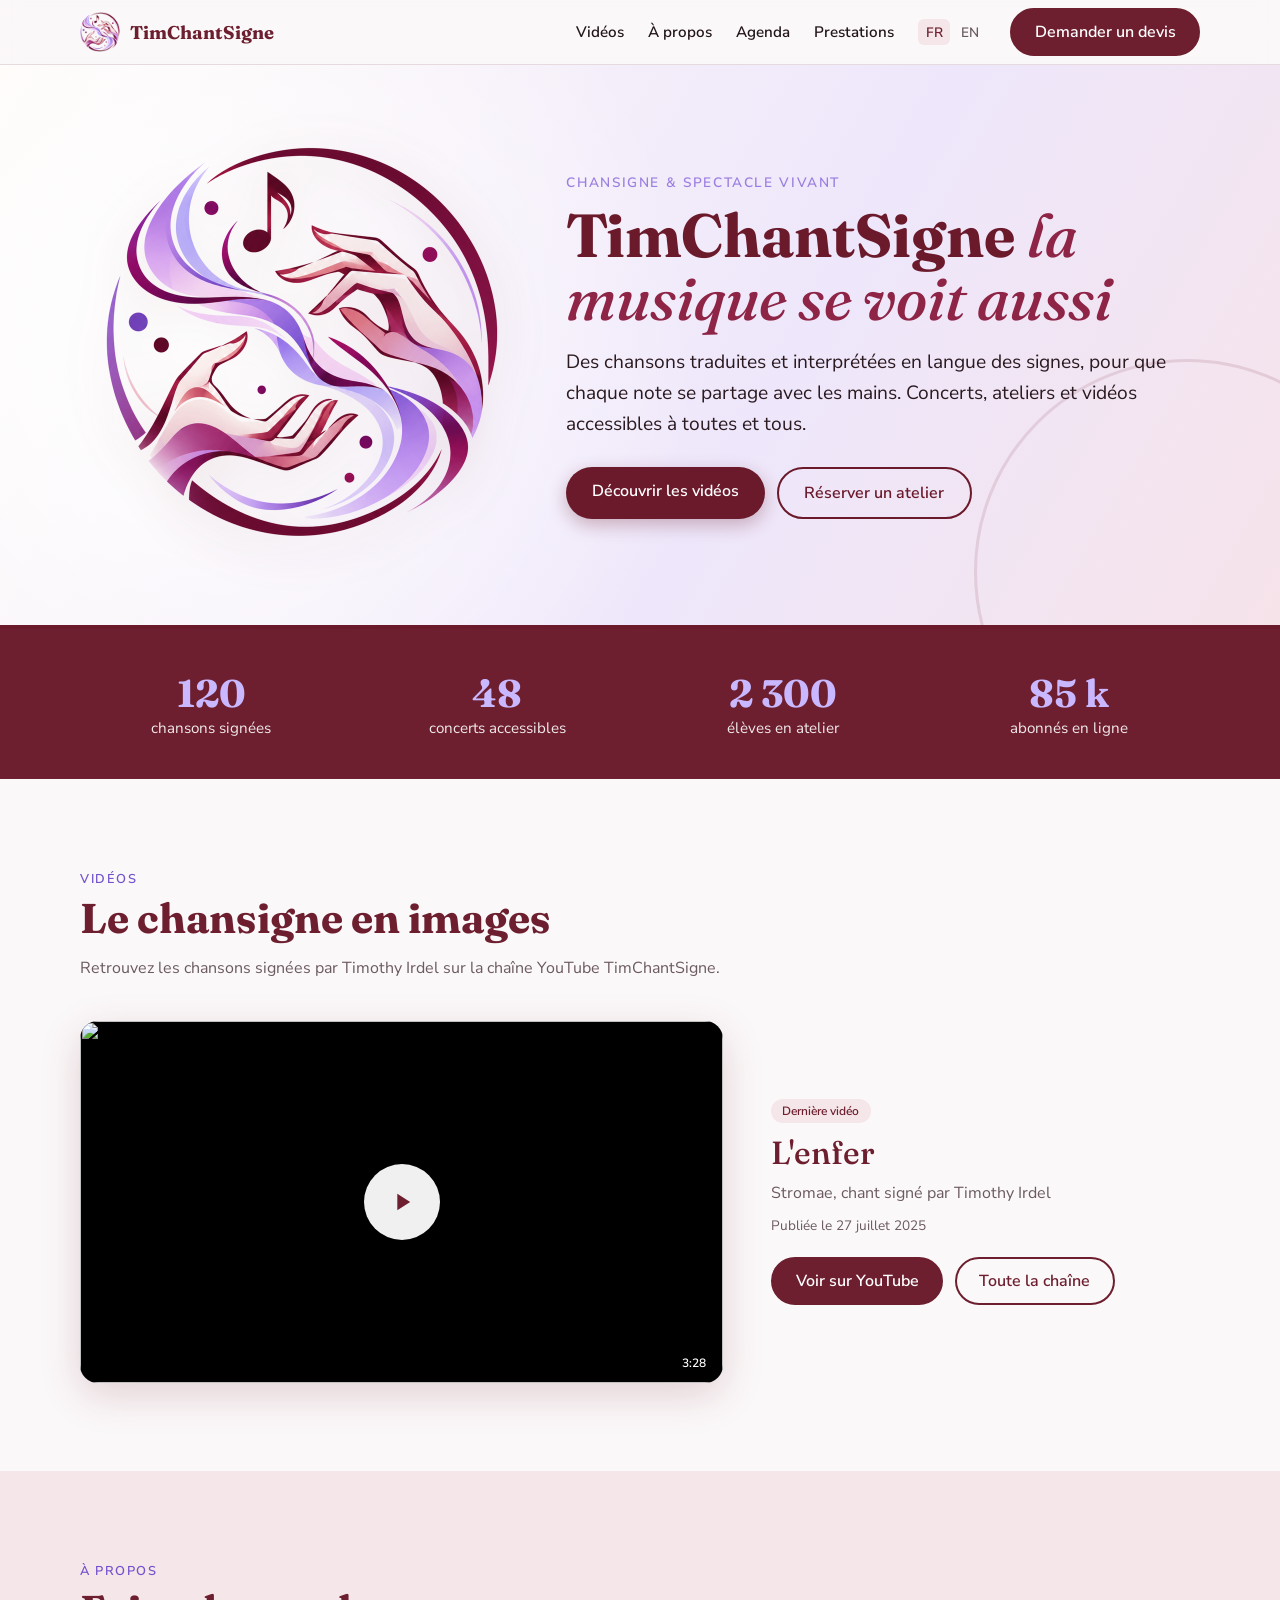
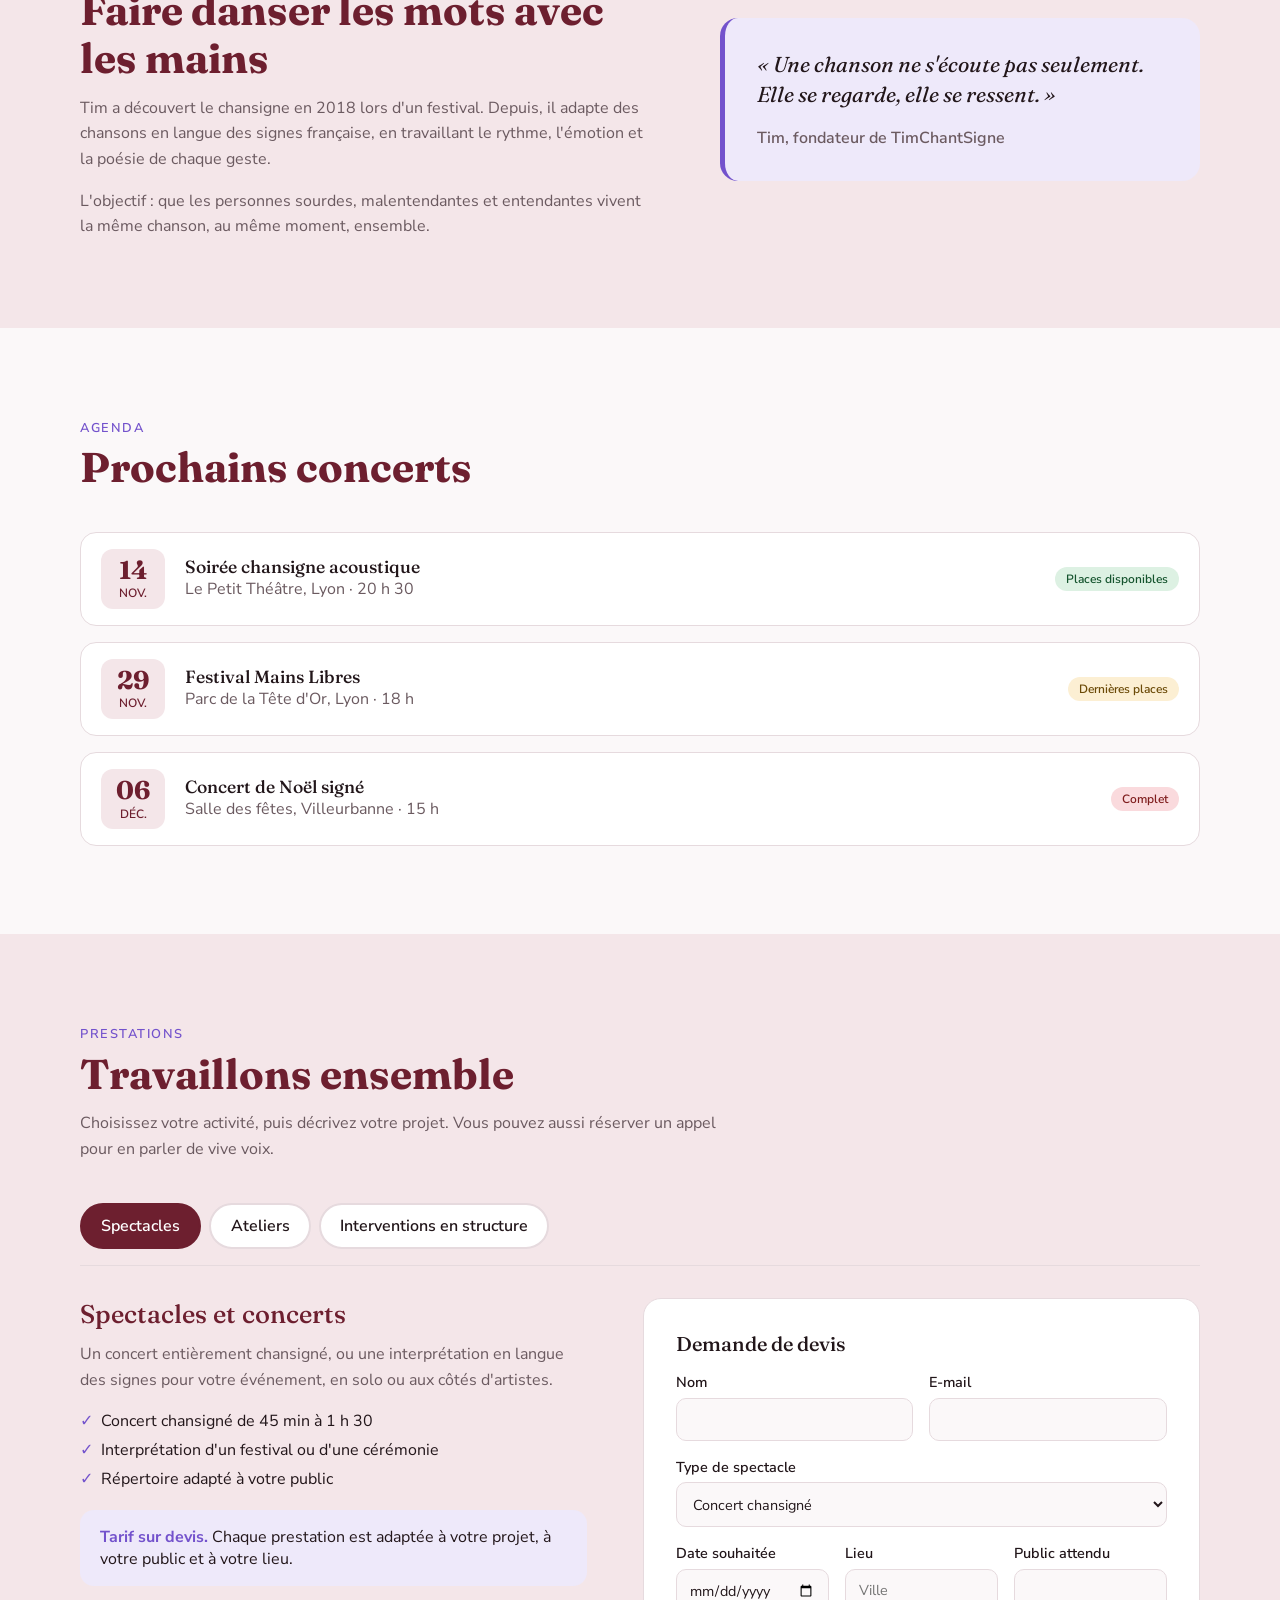
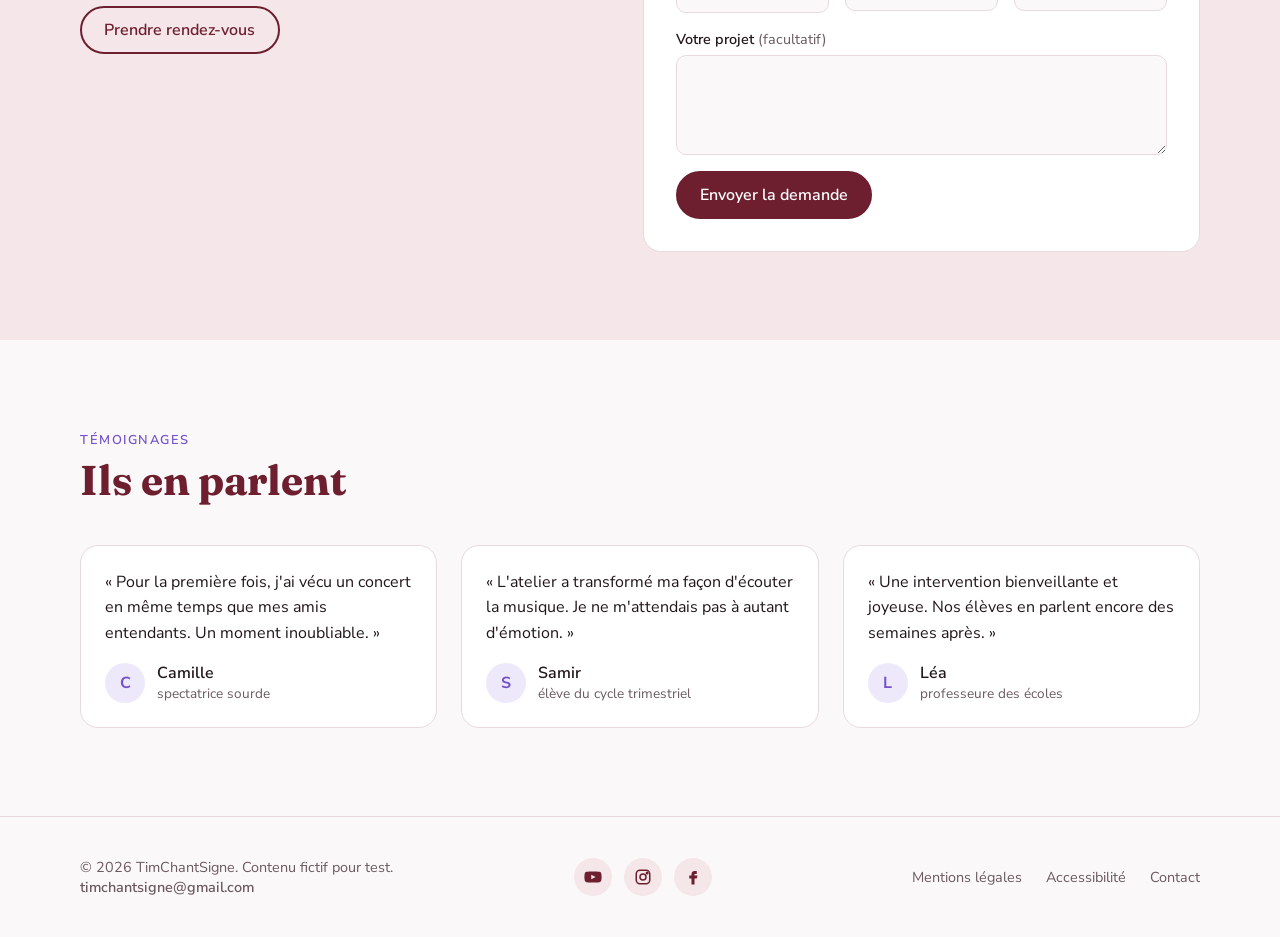
==== index.html @ d01d5432 "Traduction FR / EN et vraie vidéo YouTube Le bouton FR / EN traduit toute la page et mémorise le cho" ====
<!DOCTYPE html>
<html lang="fr">

<head>
    <meta charset="UTF-8">
    <meta name="viewport" content="width=device-width, initial-scale=1.0">
    <title>TimChantSigne</title>
    <link rel="icon" href="assets/favicon.ico" sizes="48x48">
    <link rel="icon" href="assets/favicon.svg" type="image/svg+xml">
    <link rel="icon" type="image/png" sizes="32x32" href="assets/favicon-32x32.png">
    <link rel="icon" type="image/png" sizes="16x16" href="assets/favicon-16x16.png">
    <link rel="apple-touch-icon" href="assets/apple-touch-icon.png">
    <link rel="manifest" href="assets/site.webmanifest">
    <meta name="theme-color" content="#6B1A2B">
    <link rel="preconnect" href="https://fonts.googleapis.com">
    <link rel="preconnect" href="https://fonts.gstatic.com" crossorigin>
    <link href="https://fonts.googleapis.com/css2?family=Fraunces:opsz,wght@9..144,500;9..144,700&family=Nunito+Sans:wght@400;600&display=swap" rel="stylesheet">
    <style>
        :root {
            --bordeaux: #6B1A2B;
            --bordeaux-clair: #8E2446;
            --lavande: #9B7FE0;
            --lavande-pale: #EEE7FB;
            --creme: #FFFBF8;
            --texte: #2B1A20;
        }

        * { box-sizing: border-box; margin: 0; padding: 0; }

        body {
            font-family: "Nunito Sans", system-ui, sans-serif;
            color: var(--texte);
            background: var(--creme);
        }

        .banniere {
            position: relative;
            overflow: hidden;
            display: flex;
            align-items: center;
            gap: clamp(1.5rem, 5vw, 4rem);
            padding: clamp(2rem, 6vw, 5rem) clamp(1rem, 8vw, 7rem);
            background:
                radial-gradient(circle at 15% 50%, #fff 0%, transparent 45%),
                linear-gradient(120deg, var(--creme) 0%, var(--lavande-pale) 60%, #F6E3EA 100%);
            border-bottom: 4px solid var(--bordeaux);
        }

        .banniere::after {
            content: "";
            position: absolute;
            right: -120px;
            bottom: -160px;
            width: 420px;
            height: 420px;
            border-radius: 50%;
            border: 3px solid var(--bordeaux);
            opacity: .12;
        }

        .banniere__logo {
            flex-shrink: 0;
            width: clamp(200px, 32vw, 400px);
            aspect-ratio: 1;
        }

        .banniere__logo img {
            width: 100%;
            height: 100%;
            object-fit: contain;
            filter: drop-shadow(0 10px 24px rgba(107, 26, 43, .15));
        }

        .banniere__texte { position: relative; z-index: 1; max-width: 640px; }

        .surtitre {
            display: inline-block;
            font-size: .85rem;
            font-weight: 600;
            letter-spacing: .12em;
            text-transform: uppercase;
            color: var(--lavande);
            margin-bottom: .75rem;
        }

        h1 {
            font-family: "Fraunces", Georgia, serif;
            font-weight: 700;
            font-size: clamp(2.2rem, 5vw, 3.8rem);
            line-height: 1.05;
            color: var(--bordeaux);
            margin-bottom: 1rem;
        }

        h1 em { font-style: italic; font-weight: 500; color: var(--bordeaux-clair); }

        .accroche {
            font-size: clamp(1rem, 1.6vw, 1.2rem);
            line-height: 1.6;
            margin-bottom: 1.75rem;
        }

        .actions { display: flex; flex-wrap: wrap; gap: .75rem; }

        .bouton {
            display: inline-block;
            padding: .8rem 1.6rem;
            border-radius: 999px;
            font-weight: 600;
            text-decoration: none;
            transition: transform .15s ease, box-shadow .15s ease;
        }

        .bouton:hover { transform: translateY(-2px); }

        .bouton--plein {
            background: var(--bordeaux);
            color: #fff;
            box-shadow: 0 6px 18px rgba(107, 26, 43, .3);
        }

        .bouton--contour {
            border: 2px solid var(--bordeaux);
            color: var(--bordeaux);
        }

        @media (max-width: 720px) {
            .banniere { flex-direction: column; text-align: center; }
            .actions { justify-content: center; }
        }

        /* ===== Reste de la page : couleurs de la charte ===== */
        :root {
            --c-bordeaux: #6D1F2F;
            --c-violet: #7352CC;
            --c-encre: #22161A;
            --c-texte-2: #6B5A60;
            --c-bordure: #E6DADE;
            --c-papier: #FBF8F9;
            --c-carte: #FFFFFF;
            --c-rose: #F4E6E9;
            --c-lilas: #EEE9FA;
            --c-sur-bordeaux: #FFFFFF;
            --ok-fond: #DDF1E3; --ok-texte: #14532D;
            --warn-fond: #FCEFD3; --warn-texte: #6B4A07;
            --err-fond: #FADADD; --err-texte: #7F1D1D;
        }

        @media (prefers-color-scheme: dark) {
            :root {
                --c-bordeaux: #E08D9C;
                --c-violet: #AE9BF2;
                --c-encre: #F3EBEE;
                --c-texte-2: #B7A6AC;
                --c-bordure: #3A2B31;
                --c-papier: #170F12;
                --c-carte: #211619;
                --c-rose: #3A1A21;
                --c-lilas: #2A2142;
                --c-sur-bordeaux: #170F12;
                color-scheme: dark;
                --ok-fond: #14532D; --ok-texte: #DDF1E3;
                --warn-fond: #6B4A07; --warn-texte: #FCEFD3;
                --err-fond: #7F1D1D; --err-texte: #FADADD;
            }
        }

        @media (prefers-color-scheme: dark) {
            .nav__marque img { background: #FBF8F9; border-radius: 50%; padding: 3px; }
        }

        body { background: var(--c-papier); color: var(--c-encre); }
        .banniere { color: var(--texte); }

        .conteneur { width: min(1120px, 100% - 2rem); margin-inline: auto; }
        .section { padding: clamp(3rem, 8vw, 5.5rem) 0; }
        .section--teinte { background: var(--c-rose); }

        .section__tete { max-width: 640px; margin-bottom: 2.5rem; }
        .section__surtitre {
            font-size: .8rem; font-weight: 600; letter-spacing: .12em;
            text-transform: uppercase; color: var(--c-violet);
        }
        .section h2 {
            font-family: "Fraunces", Georgia, serif; font-weight: 700;
            font-size: clamp(1.8rem, 4vw, 2.6rem); line-height: 1.15;
            color: var(--c-bordeaux); margin: .4rem 0 .8rem;
        }
        .section h3 { font-family: "Fraunces", Georgia, serif; font-weight: 500; font-size: 1.25rem; }
        .texte-2 { color: var(--c-texte-2); line-height: 1.6; }

        /* Navigation */
        .nav {
            position: sticky; top: 0; z-index: 10;
            background: color-mix(in srgb, var(--c-papier) 88%, transparent);
            backdrop-filter: blur(10px);
            border-bottom: 1px solid var(--c-bordure);
        }
        .nav .conteneur { display: flex; align-items: center; gap: 1.5rem; height: 64px; }
        .nav__marque {
            display: flex; align-items: center; gap: .6rem; margin-right: auto;
            font-family: "Fraunces", Georgia, serif; font-weight: 700; font-size: 1.15rem;
            color: var(--c-bordeaux); text-decoration: none;
        }
        .nav__marque img { width: 40px; height: 40px; }
        .nav__liens { display: flex; gap: 1.5rem; list-style: none; }
        .nav__liens a { color: var(--c-encre); text-decoration: none; font-weight: 600; font-size: .95rem; }
        .nav__liens a:hover { color: var(--c-violet); }

        .btn {
            display: inline-block; padding: .7rem 1.4rem; border-radius: 999px;
            font: inherit; font-weight: 600; text-decoration: none; cursor: pointer; white-space: nowrap;
            border: 2px solid var(--c-bordeaux); background: var(--c-bordeaux); color: var(--c-sur-bordeaux);
            transition: transform .15s ease;
        }
        .btn:hover { transform: translateY(-2px); }
        .btn--contour { background: transparent; color: var(--c-bordeaux); }

        /* Chiffres */
        .chiffres { background: #6D1F2F; color: #FFFFFF; padding: 2.5rem 0; }
        .chiffres .conteneur { display: grid; grid-template-columns: repeat(auto-fit, minmax(180px, 1fr)); gap: 1.5rem; text-align: center; }
        .chiffres strong { display: block; font-family: "Fraunces", Georgia, serif; font-size: 2.4rem; color: #C9B8FF; }
        .chiffres span { font-size: .95rem; opacity: .9; }

        /* Cartes */
        .grille { display: grid; grid-template-columns: repeat(auto-fit, minmax(260px, 1fr)); gap: 1.5rem; }
        .carte {
            background: var(--c-carte); border: 1px solid var(--c-bordure);
            border-radius: 18px; overflow: hidden; display: flex; flex-direction: column;
        }
        .carte__corps { padding: 1.25rem 1.4rem 1.5rem; display: flex; flex-direction: column; gap: .6rem; flex: 1; }

        .tag {
            align-self: flex-start; font-size: .75rem; font-weight: 600;
            padding: .25rem .7rem; border-radius: 999px; white-space: nowrap;
        }
        .tag--rose { background: var(--c-rose); color: var(--c-bordeaux); }
        .tag--lilas { background: var(--c-lilas); color: var(--c-violet); }
        .tag--ok { background: var(--ok-fond); color: var(--ok-texte); }
        .tag--warn { background: var(--warn-fond); color: var(--warn-texte); }
        .tag--err { background: var(--err-fond); color: var(--err-texte); }

        .vignette {
            position: relative; aspect-ratio: 16 / 9;
            display: grid; place-items: center;
            background: linear-gradient(135deg, #6D1F2F, #7352CC);
        }
        .vignette--2 { background: linear-gradient(135deg, #7352CC, #C9B8FF); }
        .vignette--3 { background: linear-gradient(135deg, #22161A, #6D1F2F); }
        .vignette__play {
            width: 56px; height: 56px; border-radius: 50%;
            background: rgba(255, 255, 255, .92); display: grid; place-items: center;
        }
        .vignette__duree {
            position: absolute; right: .6rem; bottom: .6rem; font-size: .75rem; font-weight: 600;
            background: rgba(0, 0, 0, .6); color: #fff; padding: .15rem .5rem; border-radius: 6px;
        }
        .carte__meta { font-size: .85rem; color: var(--c-texte-2); margin-top: auto; }

        /* A propos */
        .apropos { display: grid; grid-template-columns: 1.2fr 1fr; gap: clamp(2rem, 5vw, 4rem); align-items: center; }
        .apropos p + p { margin-top: 1rem; }
        .citation {
            background: var(--c-lilas); border-radius: 18px; padding: 2rem;
            border-left: 5px solid var(--c-violet);
        }
        .citation blockquote {
            font-family: "Fraunces", Georgia, serif; font-size: 1.35rem; line-height: 1.4;
            color: var(--c-encre); font-style: italic;
        }
        .citation figcaption { margin-top: 1rem; color: var(--c-texte-2); font-weight: 600; }

        /* Agenda */
        .agenda { list-style: none; display: flex; flex-direction: column; gap: 1rem; }
        .agenda li {
            display: grid; grid-template-columns: auto 1fr auto; gap: 1.25rem; align-items: center;
            background: var(--c-carte); border: 1px solid var(--c-bordure); border-radius: 16px; padding: 1rem 1.25rem;
        }
        .date {
            width: 64px; text-align: center; border-radius: 12px; padding: .45rem 0;
            background: var(--c-rose); color: var(--c-bordeaux); line-height: 1.1;
        }
        .date strong { display: block; font-family: "Fraunces", Georgia, serif; font-size: 1.6rem; }
        .date span { font-size: .75rem; font-weight: 600; text-transform: uppercase; }
        .agenda h3 { font-size: 1.1rem; }
        .agenda li .tag { align-self: center; }

        /* Ateliers */
        .prix { font-family: "Fraunces", Georgia, serif; font-size: 2rem; color: var(--c-bordeaux); }
        .prix small { font-family: "Nunito Sans", sans-serif; font-size: .9rem; color: var(--c-texte-2); }
        .liste { list-style: none; display: flex; flex-direction: column; gap: .45rem; margin: .4rem 0 1rem; }
        .liste li::before { content: "✓"; color: var(--c-violet); font-weight: 700; margin-right: .5rem; }
        .carte--vedette { border: 2px solid var(--c-violet); }
        .carte .btn { margin-top: auto; text-align: center; }

        /* Temoignages */
        .temoin { padding: 1.5rem; }
        .temoin p { line-height: 1.6; }
        .temoin footer { margin-top: 1rem; display: flex; align-items: center; gap: .75rem; font-weight: 600; }
        .avatar {
            width: 40px; height: 40px; border-radius: 50%; display: grid; place-items: center;
            background: var(--c-lilas); color: var(--c-violet); font-weight: 700;
        }
        .temoin footer span { display: block; font-weight: 400; font-size: .85rem; color: var(--c-texte-2); }
        .temoin footer .avatar { display: grid; color: var(--c-violet); font-weight: 700; font-size: 1rem; }

        /* Newsletter */
        .newsletter { background: #6D1F2F; color: #FFFFFF; border-radius: 24px; padding: clamp(2rem, 5vw, 3.5rem); text-align: center; }
        .section .newsletter h2 { color: #FFFFFF; }
        .newsletter h2 em { color: #C9B8FF; }
        .newsletter p { opacity: .9; max-width: 520px; margin: 0 auto 1.5rem; }
        .newsletter form { display: flex; flex-wrap: wrap; gap: .75rem; justify-content: center; }
        .newsletter input {
            flex: 1 1 240px; max-width: 340px; padding: .75rem 1.2rem; border-radius: 999px;
            border: 2px solid transparent; font: inherit;
        }
        .newsletter input:focus { outline: none; border-color: #C9B8FF; }
        .newsletter .btn { background: #C9B8FF; border-color: #C9B8FF; color: #22161A; }

        /* Pied de page */
        .pied { border-top: 1px solid var(--c-bordure); padding: 2.5rem 0; color: var(--c-texte-2); font-size: .9rem; }
        .pied .conteneur { display: flex; flex-wrap: wrap; gap: 1rem 2rem; justify-content: space-between; align-items: center; }
        .pied a { color: var(--c-texte-2); text-decoration: none; margin-left: 1.25rem; }
        .pied a:hover { color: var(--c-violet); }


        /* Langues */
        .langues { display: flex; gap: .25rem; font-size: .85rem; font-weight: 600; }
        .langues a { color: var(--c-texte-2); text-decoration: none; padding: .2rem .45rem; border-radius: 6px; }
        .langues a[aria-current="true"] { background: var(--c-rose); color: var(--c-bordeaux); }

        /* Prestations : onglets */
        .onglets {
            display: flex; flex-wrap: wrap; gap: .5rem; margin-bottom: 2rem;
            border-bottom: 1px solid var(--c-bordure); padding-bottom: 1rem;
        }
        .onglet {
            font: inherit; font-weight: 600; cursor: pointer;
            padding: .65rem 1.2rem; border-radius: 999px;
            border: 2px solid var(--c-bordure); background: var(--c-carte); color: var(--c-encre);
        }
        .onglet:hover { border-color: var(--c-violet); }
        .onglet[aria-selected="true"] { background: var(--c-bordeaux); border-color: var(--c-bordeaux); color: var(--c-sur-bordeaux); }
        .onglet:focus-visible, .champ input:focus-visible, .champ select:focus-visible, .champ textarea:focus-visible {
            outline: 3px solid var(--c-violet); outline-offset: 2px;
        }

        .panneau { display: grid; grid-template-columns: 1fr 1.1fr; gap: clamp(2rem, 5vw, 3.5rem); align-items: start; }
        .panneau[hidden] { display: none; }
        .panneau h3 { font-size: 1.6rem; color: var(--c-bordeaux); margin-bottom: .75rem; }
        .panneau__tarif {
            margin: 1.25rem 0; padding: 1rem 1.25rem; border-radius: 14px;
            background: var(--c-lilas); color: var(--c-encre);
        }
        .panneau__tarif strong { color: var(--c-violet); }
        .panneau .liste { margin-top: 1rem; }

        /* Formulaire */
        .formulaire { padding: clamp(1.25rem, 3vw, 2rem); gap: 1rem; display: grid; }
        .formulaire h4 { font-family: "Fraunces", Georgia, serif; font-size: 1.25rem; font-weight: 500; }
        .formulaire__ligne { display: grid; grid-template-columns: repeat(auto-fit, minmax(150px, 1fr)); gap: 1rem; }
        .champ { display: flex; flex-direction: column; gap: .35rem; font-size: .9rem; font-weight: 600; }
        .champ input, .champ select, .champ textarea {
            font: inherit; font-weight: 400; color: var(--c-encre);
            background: var(--c-papier); border: 1px solid var(--c-bordure);
            border-radius: 10px; padding: .65rem .8rem; width: 100%;
        }
        .champ textarea { resize: vertical; min-height: 100px; }
        .formulaire .btn { justify-self: start; }
        .formulaire__ok {
            padding: .75rem 1rem; border-radius: 10px;
            background: var(--ok-fond); color: var(--ok-texte); font-weight: 600;
        }
        .facultatif { font-weight: 400; color: var(--c-texte-2); }

        /* Reseaux */
        .reseaux { display: flex; gap: .75rem; }
        .pied .reseaux a {
            margin: 0; width: 38px; height: 38px; border-radius: 50%; display: grid; place-items: center;
            background: var(--c-rose); color: var(--c-bordeaux);
        }
        .pied .reseaux a:hover { background: var(--c-lilas); color: var(--c-violet); }
        .pied__mail { font-weight: 600; }

        /* Video YouTube */
        .video-vedette { display: grid; grid-template-columns: 1.5fr 1fr; gap: clamp(1.5rem, 4vw, 3rem); align-items: center; }
        .lecteur {
            position: relative; aspect-ratio: 16 / 9; border-radius: 18px; overflow: hidden;
            background: #000000; box-shadow: 0 12px 40px rgba(109, 31, 47, .18);
        }
        .lecteur__bouton { all: unset; cursor: pointer; position: absolute; inset: 0; display: grid; place-items: center; }
        .lecteur__bouton img { position: absolute; inset: 0; width: 100%; height: 100%; object-fit: cover; transition: transform .3s ease; }
        .lecteur__bouton:hover img { transform: scale(1.03); }
        .lecteur__bouton:focus-visible { outline: 3px solid var(--c-violet); outline-offset: -3px; }
        .lecteur__play {
            position: relative; width: 76px; height: 76px; border-radius: 50%;
            background: rgba(255, 255, 255, .94); display: grid; place-items: center;
            box-shadow: 0 6px 24px rgba(0, 0, 0, .25);
        }
        .video-vedette__texte { display: flex; flex-direction: column; gap: .6rem; align-items: flex-start; }
        .video-vedette__texte h3 { font-size: 2rem; color: var(--c-bordeaux); }
        .video-vedette__actions { display: flex; flex-wrap: wrap; gap: .75rem; margin-top: .75rem; }

        @media (max-width: 820px) {
            .video-vedette { grid-template-columns: 1fr; }
            .panneau { grid-template-columns: 1fr; }
            .nav__liens { display: none; }
            .nav .btn { padding: .5rem 1rem; font-size: .9rem; }
            .apropos { grid-template-columns: 1fr; }
            .agenda li { grid-template-columns: auto 1fr; }
            .agenda li .tag { grid-column: 2; justify-self: start; }
            .pied a { margin: 0 1.25rem 0 0; }
        }
    </style>
</head>

<body>
    <nav class="nav" aria-label="Navigation principale">
        <div class="conteneur">
            <a href="#" class="nav__marque">
                <img src="assets/logo-transparent.png" alt="">
                TimChantSigne
            </a>
            <ul class="nav__liens">
                <li><a href="#videos">Vidéos</a></li>
                <li><a href="#apropos">À propos</a></li>
                <li><a href="#agenda">Agenda</a></li>
                <li><a href="#prestations">Prestations</a></li>
            </ul>
            <div class="langues" aria-label="Langue">
                <a href="#" aria-current="true" lang="fr">FR</a>
                <a href="#" lang="en">EN</a>
            </div>
            <a href="#prestations" class="btn">Demander un devis</a>
        </div>
    </nav>

    <header class="banniere">
        <div class="banniere__logo">
            <img src="assets/logo-transparent.png" alt="Logo TimChantSigne : deux mains et une note de musique">
        </div>
        <div class="banniere__texte">
            <span class="surtitre">Chansigne &amp; spectacle vivant</span>
            <h1>TimChantSigne <em>la musique se voit aussi</em></h1>
            <p class="accroche">
                Des chansons traduites et interprétées en langue des signes, pour que chaque note
                se partage avec les mains. Concerts, ateliers et vidéos accessibles à toutes et tous.
            </p>
            <div class="actions">
                <a href="#videos" class="bouton bouton--plein">Découvrir les vidéos</a>
                <a href="#prestations" class="bouton bouton--contour">Réserver un atelier</a>
            </div>
        </div>
    </header>

    <main>
        <section class="chiffres" aria-label="Chiffres clés">
            <div class="conteneur">
                <div><strong>120</strong><span>chansons signées</span></div>
                <div><strong>48</strong><span>concerts accessibles</span></div>
                <div><strong>2 300</strong><span>élèves en atelier</span></div>
                <div><strong>85 k</strong><span>abonnés en ligne</span></div>
            </div>
        </section>

        <section class="section" id="videos">
            <div class="conteneur">
                <div class="section__tete">
                    <span class="section__surtitre">Vidéos</span>
                    <h2>Le chansigne en images</h2>
                    <p class="texte-2">Retrouvez les chansons signées par Timothy Irdel sur la chaîne YouTube TimChantSigne.</p>
                </div>
                <div class="video-vedette">
                    <div class="lecteur">
                        <a class="lecteur__bouton" href="https://www.youtube.com/watch?v=8i8iwhjDtSA" target="_blank" rel="noopener" aria-label="Voir la vidéo L'enfer de Stromae sur YouTube">
                            <img src="https://i.ytimg.com/vi/8i8iwhjDtSA/maxresdefault.jpg" alt="" loading="lazy">
                            <span class="lecteur__play"><svg width="28" height="28" viewBox="0 0 24 24" fill="#6D1F2F" aria-hidden="true"><path d="M8 5v14l11-7z"/></svg></span>
                            <span class="vignette__duree">3:28</span>
                        </a>
                    </div>
                    <div class="video-vedette__texte">
                        <span class="tag tag--rose">Dernière vidéo</span>
                        <h3>L'enfer</h3>
                        <p class="texte-2">Stromae, chant signé par Timothy Irdel</p>
                        <p class="carte__meta">Publiée le 27 juillet 2025</p>
                        <div class="video-vedette__actions">
                            <a href="https://www.youtube.com/watch?v=8i8iwhjDtSA" class="btn" target="_blank" rel="noopener">Voir sur YouTube</a>
                            <a href="https://www.youtube.com/@TimChantSigne" class="btn btn--contour" target="_blank" rel="noopener">Toute la chaîne</a>
                        </div>
                    </div>
                </div>
            </div>
        </section>

        <section class="section section--teinte" id="apropos">
            <div class="conteneur apropos">
                <div>
                    <span class="section__surtitre">À propos</span>
                    <h2>Faire danser les mots avec les mains</h2>
                    <p class="texte-2">
                        Tim a découvert le chansigne en 2018 lors d'un festival. Depuis, il adapte des
                        chansons en langue des signes française, en travaillant le rythme, l'émotion et
                        la poésie de chaque geste.
                    </p>
                    <p class="texte-2">
                        L'objectif : que les personnes sourdes, malentendantes et entendantes vivent la
                        même chanson, au même moment, ensemble.
                    </p>
                </div>
                <figure class="citation">
                    <blockquote>« Une chanson ne s'écoute pas seulement. Elle se regarde, elle se ressent. »</blockquote>
                    <figcaption>Tim, fondateur de TimChantSigne</figcaption>
                </figure>
            </div>
        </section>

        <section class="section" id="agenda">
            <div class="conteneur">
                <div class="section__tete">
                    <span class="section__surtitre">Agenda</span>
                    <h2>Prochains concerts</h2>
                </div>
                <ul class="agenda">
                    <li>
                        <div class="date"><strong>14</strong><span>nov.</span></div>
                        <div>
                            <h3>Soirée chansigne acoustique</h3>
                            <p class="texte-2">Le Petit Théâtre, Lyon · 20 h 30</p>
                        </div>
                        <span class="tag tag--ok">Places disponibles</span>
                    </li>
                    <li>
                        <div class="date"><strong>29</strong><span>nov.</span></div>
                        <div>
                            <h3>Festival Mains Libres</h3>
                            <p class="texte-2">Parc de la Tête d'Or, Lyon · 18 h</p>
                        </div>
                        <span class="tag tag--warn">Dernières places</span>
                    </li>
                    <li>
                        <div class="date"><strong>06</strong><span>déc.</span></div>
                        <div>
                            <h3>Concert de Noël signé</h3>
                            <p class="texte-2">Salle des fêtes, Villeurbanne · 15 h</p>
                        </div>
                        <span class="tag tag--err">Complet</span>
                    </li>
                </ul>
            </div>
        </section>

        <section class="section section--teinte" id="prestations">
            <div class="conteneur">
                <div class="section__tete">
                    <span class="section__surtitre">Prestations</span>
                    <h2>Travaillons ensemble</h2>
                    <p class="texte-2">Choisissez votre activité, puis décrivez votre projet. Vous pouvez aussi réserver un appel pour en parler de vive voix.</p>
                </div>
                <div class="onglets" role="tablist" aria-label="Activités">
                    <button class="onglet" role="tab" id="onglet-spectacles" aria-controls="panneau-spectacles" aria-selected="true">Spectacles</button>
                    <button class="onglet" role="tab" id="onglet-ateliers" aria-controls="panneau-ateliers" aria-selected="false" tabindex="-1">Ateliers</button>
                    <button class="onglet" role="tab" id="onglet-structures" aria-controls="panneau-structures" aria-selected="false" tabindex="-1">Interventions en structure</button>
                </div>
                <div class="panneau" id="panneau-spectacles" role="tabpanel" aria-labelledby="onglet-spectacles">
                    <div>
                        <h3>Spectacles et concerts</h3>
                        <p class="texte-2">Un concert entièrement chansigné, ou une interprétation en langue des signes pour votre événement, en solo ou aux côtés d'artistes.</p>
                        <ul class="liste">
                                <li>Concert chansigné de 45 min à 1 h 30</li>
                                <li>Interprétation d'un festival ou d'une cérémonie</li>
                                <li>Répertoire adapté à votre public</li>
                        </ul>
                        <p class="panneau__tarif"><strong>Tarif sur devis.</strong> Chaque prestation est adaptée à votre projet, à votre public et à votre lieu.</p>
                        <a href="https://cal.com/" class="btn btn--contour" target="_blank" rel="noopener">Prendre rendez-vous</a>
                    </div>
                    <form class="carte formulaire" data-formulaire>
                        <h4>Demande de devis</h4>
                        <div class="formulaire__ligne">
                            <label class="champ">Nom
                                <input type="text" name="nom" autocomplete="name" required>
                            </label>
                            <label class="champ">E-mail
                                <input type="email" name="email" autocomplete="email" required>
                            </label>
                        </div>
                        <label class="champ">Type de spectacle
                            <select name="type" required>
                                        <option>Concert chansigné</option>
                                        <option>Interprétation d'un événement</option>
                                        <option>Première partie</option>
                                        <option>Autre</option>
                            </select>
                        </label>
                        <div class="formulaire__ligne">
                            <label class="champ">Date souhaitée
                                <input type="date" name="date">
                            </label>
                            <label class="champ">Lieu
                                <input type="text" name="lieu" placeholder="Ville">
                            </label>
                            <label class="champ">Public attendu
                                <input type="number" name="personnes" min="1" inputmode="numeric">
                            </label>
                        </div>
                        <label class="champ"><span>Votre projet <span class="facultatif">(facultatif)</span></span>
                            <textarea name="message"></textarea>
                        </label>
                        <button type="submit" class="btn">Envoyer la demande</button>
                        <p class="formulaire__ok" role="status" hidden>Merci, votre demande est bien envoyée. Réponse sous 48 h.</p>
                    </form>
                </div>
                <div class="panneau" id="panneau-ateliers" role="tabpanel" aria-labelledby="onglet-ateliers" hidden>
                    <div>
                        <h3>Ateliers de chansigne</h3>
                        <p class="texte-2">Des ateliers pour découvrir la langue des signes par la musique. Aucun prérequis : on commence par le rythme, les gestes viennent ensuite.</p>
                        <ul class="liste">
                                <li>Initiation ponctuelle de 2 h</li>
                                <li>Cycle sur plusieurs semaines</li>
                                <li>Stage pendant les vacances</li>
                        </ul>
                        <p class="panneau__tarif"><strong>Tarif sur devis.</strong> Chaque prestation est adaptée à votre projet, à votre public et à votre lieu.</p>
                        <a href="https://cal.com/" class="btn btn--contour" target="_blank" rel="noopener">Prendre rendez-vous</a>
                    </div>
                    <form class="carte formulaire" data-formulaire>
                        <h4>Demande de devis</h4>
                        <div class="formulaire__ligne">
                            <label class="champ">Nom
                                <input type="text" name="nom" autocomplete="name" required>
                            </label>
                            <label class="champ">E-mail
                                <input type="email" name="email" autocomplete="email" required>
                            </label>
                        </div>
                        <label class="champ">Type d'atelier
                            <select name="type" required>
                                        <option>Initiation</option>
                                        <option>Cycle</option>
                                        <option>Stage</option>
                                        <option>Autre</option>
                            </select>
                        </label>
                        <div class="formulaire__ligne">
                            <label class="champ">Date souhaitée
                                <input type="date" name="date">
                            </label>
                            <label class="champ">Lieu
                                <input type="text" name="lieu" placeholder="Ville">
                            </label>
                            <label class="champ">Participants
                                <input type="number" name="personnes" min="1" inputmode="numeric">
                            </label>
                        </div>
                        <label class="champ"><span>Votre projet <span class="facultatif">(facultatif)</span></span>
                            <textarea name="message"></textarea>
                        </label>
                        <button type="submit" class="btn">Envoyer la demande</button>
                        <p class="formulaire__ok" role="status" hidden>Merci, votre demande est bien envoyée. Réponse sous 48 h.</p>
                    </form>
                </div>
                <div class="panneau" id="panneau-structures" role="tabpanel" aria-labelledby="onglet-structures" hidden>
                    <div>
                        <h3>Écoles, mairies et entreprises</h3>
                        <p class="texte-2">Des interventions sur site pour sensibiliser à la surdité et à la culture sourde, avec un programme construit avec vous.</p>
                        <ul class="liste">
                                <li>Écoles, collèges et centres de loisirs</li>
                                <li>Mairies et médiathèques</li>
                                <li>Entreprises et associations</li>
                        </ul>
                        <p class="panneau__tarif"><strong>Tarif sur devis.</strong> Chaque prestation est adaptée à votre projet, à votre public et à votre lieu.</p>
                        <a href="https://cal.com/" class="btn btn--contour" target="_blank" rel="noopener">Prendre rendez-vous</a>
                    </div>
                    <form class="carte formulaire" data-formulaire>
                        <h4>Demande de devis</h4>
                        <div class="formulaire__ligne">
                            <label class="champ">Nom
                                <input type="text" name="nom" autocomplete="name" required>
                            </label>
                            <label class="champ">E-mail
                                <input type="email" name="email" autocomplete="email" required>
                            </label>
                        </div>
                        <label class="champ">Type de structure
                            <select name="type" required>
                                        <option>École ou établissement scolaire</option>
                                        <option>Mairie ou collectivité</option>
                                        <option>Entreprise</option>
                                        <option>Association</option>
                                        <option>Autre</option>
                            </select>
                        </label>
                        <div class="formulaire__ligne">
                            <label class="champ">Date souhaitée
                                <input type="date" name="date">
                            </label>
                            <label class="champ">Lieu
                                <input type="text" name="lieu" placeholder="Ville">
                            </label>
                            <label class="champ">Nombre de personnes
                                <input type="number" name="personnes" min="1" inputmode="numeric">
                            </label>
                        </div>
                        <label class="champ"><span>Votre projet <span class="facultatif">(facultatif)</span></span>
                            <textarea name="message"></textarea>
                        </label>
                        <button type="submit" class="btn">Envoyer la demande</button>
                        <p class="formulaire__ok" role="status" hidden>Merci, votre demande est bien envoyée. Réponse sous 48 h.</p>
                    </form>
                </div>
            </div>
        </section>

        <section class="section">
            <div class="conteneur">
                <div class="section__tete">
                    <span class="section__surtitre">Témoignages</span>
                    <h2>Ils en parlent</h2>
                </div>
                <div class="grille">
                    <figure class="carte temoin">
                        <p>« Pour la première fois, j'ai vécu un concert en même temps que mes amis entendants. Un moment inoubliable. »</p>
                        <footer><span class="avatar">C</span><div>Camille<span>spectatrice sourde</span></div></footer>
                    </figure>
                    <figure class="carte temoin">
                        <p>« L'atelier a transformé ma façon d'écouter la musique. Je ne m'attendais pas à autant d'émotion. »</p>
                        <footer><span class="avatar">S</span><div>Samir<span>élève du cycle trimestriel</span></div></footer>
                    </figure>
                    <figure class="carte temoin">
                        <p>« Une intervention bienveillante et joyeuse. Nos élèves en parlent encore des semaines après. »</p>
                        <footer><span class="avatar">L</span><div>Léa<span>professeure des écoles</span></div></footer>
                    </figure>
                </div>
            </div>
        </section>

        <!-- Newsletter masquée pour le moment : retirer "hidden" pour l'afficher -->
        <section class="section" id="newsletter" hidden>
            <div class="conteneur">
                <div class="newsletter">
                    <h2>Ne ratez aucune <em>chanson</em></h2>
                    <p>Une lettre par mois avec les nouvelles vidéos, les dates de concert et les ouvertures d'ateliers.</p>
                    <form onsubmit="event.preventDefault()">
                        <input type="email" placeholder="Votre adresse e-mail" aria-label="Adresse e-mail">
                        <button type="submit" class="btn">Je m'inscris</button>
                    </form>
                </div>
            </div>
        </section>
    </main>

    <footer class="pied">
        <div class="conteneur">
            <div>
                <p>© 2026 TimChantSigne. Contenu fictif pour test.</p>
                <p><a class="pied__mail" href="mailto:timchantsigne@gmail.com" style="margin:0">timchantsigne@gmail.com</a></p>
            </div>
            <div class="reseaux">
                <a href="https://www.youtube.com/@TimChantSigne" aria-label="YouTube" target="_blank" rel="noopener"><svg width="18" height="18" viewBox="0 0 24 24" fill="currentColor" aria-hidden="true"><path d="M23 7.2a3 3 0 0 0-2.1-2.1C19 4.6 12 4.6 12 4.6s-7 0-8.9.5A3 3 0 0 0 1 7.2 31 31 0 0 0 .5 12 31 31 0 0 0 1 16.8a3 3 0 0 0 2.1 2.1c1.9.5 8.9.5 8.9.5s7 0 8.9-.5a3 3 0 0 0 2.1-2.1 31 31 0 0 0 .5-4.8 31 31 0 0 0-.5-4.8zM9.7 15.1V8.9l5.8 3.1-5.8 3.1z"/></svg></a>
                <a href="#" aria-label="Instagram"><svg width="18" height="18" viewBox="0 0 24 24" fill="none" stroke="currentColor" stroke-width="2" aria-hidden="true"><rect x="3" y="3" width="18" height="18" rx="5"/><circle cx="12" cy="12" r="4"/><circle cx="17.5" cy="6.5" r="1" fill="currentColor"/></svg></a>
                <a href="#" aria-label="Facebook"><svg width="18" height="18" viewBox="0 0 24 24" fill="currentColor" aria-hidden="true"><path d="M14 8h3V4h-3c-2.8 0-4 1.8-4 4.3V10H7v4h3v8h4v-8h3l1-4h-4V8.6c0-.4.3-.6.6-.6z"/></svg></a>
            </div>
            <nav aria-label="Liens secondaires">
                <a href="#">Mentions légales</a>
                <a href="#">Accessibilité</a>
                <a href="#prestations">Contact</a>
            </nav>
        </div>
    </footer>

    <script>
        // Onglets des prestations
        const onglets = [...document.querySelectorAll('.onglet')];
        function activer(onglet) {
            onglets.forEach(o => {
                const actif = o === onglet;
                o.setAttribute('aria-selected', actif);
                o.tabIndex = actif ? 0 : -1;
                document.getElementById(o.getAttribute('aria-controls')).hidden = !actif;
            });
        }
        onglets.forEach((o, i) => {
            o.addEventListener('click', () => activer(o));
            o.addEventListener('keydown', e => {
                const pas = { ArrowRight: 1, ArrowLeft: -1 }[e.key];
                if (!pas) return;
                const suivant = onglets[(i + pas + onglets.length) % onglets.length];
                activer(suivant);
                suivant.focus();
            });
        });

        // Formulaires de test : aucun envoi réel
        document.querySelectorAll('[data-formulaire]').forEach(f => {
            f.addEventListener('submit', e => {
                e.preventDefault();
                f.querySelector('.formulaire__ok').hidden = false;
                f.reset();
            });
        });

        // Traduction FR / EN
        // Chaque texte francais de la page est cherche dans ce dictionnaire.
        // Pour un nouveau texte, ajouter sa traduction ici.
        const EN = {
            "Vidéos": "Videos",
            "Le chansigne en images": "Sign-song on screen",
            "Retrouvez les chansons signées par Timothy Irdel sur la chaîne YouTube TimChantSigne.": "Watch the songs signed by Timothy Irdel on the TimChantSigne YouTube channel.",
            "Dernière vidéo": "Latest video",
            "Stromae, chant signé par Timothy Irdel": "Stromae, sign-sung by Timothy Irdel",
            "Publiée le 27 juillet 2025": "Published on 27 July 2025",
            "Voir sur YouTube": "Watch on YouTube",
            "Toute la chaîne": "Full channel",
            "Voir la vidéo L'enfer de Stromae sur YouTube": "Watch L'enfer by Stromae on YouTube",
            "À propos": "About",
            "Agenda": "Events",
            "Prestations": "Services",
            "Demander un devis": "Request a quote",
            "Chansigne & spectacle vivant": "Sign-song & live performance",
            "la musique se voit aussi": "music you can see",
            "Des chansons traduites et interprétées en langue des signes, pour que chaque note se partage avec les mains. Concerts, ateliers et vidéos accessibles à toutes et tous.": "Songs translated and performed in sign language, so every note can be shared through the hands. Concerts, workshops and videos accessible to everyone.",
            "Découvrir les vidéos": "Watch the videos",
            "Réserver un atelier": "Book a workshop",
            "chansons signées": "signed songs",
            "concerts accessibles": "accessible concerts",
            "2 300": "2,300",
            "élèves en atelier": "workshop students",
            "85 k": "85k",
            "abonnés en ligne": "online followers",
            "Faire danser les mots avec les mains": "Making words dance with your hands",
            "Tim a découvert le chansigne en 2018 lors d'un festival. Depuis, il adapte des chansons en langue des signes française, en travaillant le rythme, l'émotion et la poésie de chaque geste.": "Tim discovered sign-song at a festival in 2018. Since then, he has been adapting songs into French Sign Language, working on the rhythm, emotion and poetry of every gesture.",
            "L'objectif : que les personnes sourdes, malentendantes et entendantes vivent la même chanson, au même moment, ensemble.": "The goal: for deaf, hard of hearing and hearing people to experience the same song, at the same moment, together.",
            "« Une chanson ne s'écoute pas seulement. Elle se regarde, elle se ressent. »": "“A song isn't only something you hear. You watch it, you feel it.”",
            "Tim, fondateur de TimChantSigne": "Tim, founder of TimChantSigne",
            "Prochains concerts": "Upcoming concerts",
            "nov.": "Nov",
            "déc.": "Dec",
            "Soirée chansigne acoustique": "Acoustic sign-song evening",
            "Le Petit Théâtre, Lyon · 20 h 30": "Le Petit Théâtre, Lyon · 8:30 pm",
            "Places disponibles": "Tickets available",
            "Parc de la Tête d'Or, Lyon · 18 h": "Parc de la Tête d'Or, Lyon · 6 pm",
            "Dernières places": "Last tickets",
            "Concert de Noël signé": "Signed Christmas concert",
            "Salle des fêtes, Villeurbanne · 15 h": "Community hall, Villeurbanne · 3 pm",
            "Complet": "Sold out",
            "Travaillons ensemble": "Let's work together",
            "Choisissez votre activité, puis décrivez votre projet. Vous pouvez aussi réserver un appel pour en parler de vive voix.": "Choose an activity, then tell us about your project. You can also book a call to talk it through.",
            "Spectacles": "Shows",
            "Ateliers": "Workshops",
            "Interventions en structure": "On-site sessions",
            "Spectacles et concerts": "Shows and concerts",
            "Un concert entièrement chansigné, ou une interprétation en langue des signes pour votre événement, en solo ou aux côtés d'artistes.": "A fully signed concert, or sign language interpreting for your event, solo or alongside other artists.",
            "Concert chansigné de 45 min à 1 h 30": "Signed concert from 45 min to 1 h 30",
            "Interprétation d'un festival ou d'une cérémonie": "Interpreting for a festival or ceremony",
            "Répertoire adapté à votre public": "Repertoire tailored to your audience",
            "Tarif sur devis.": "Price on request.",
            "Chaque prestation est adaptée à votre projet, à votre public et à votre lieu.": "Every service is tailored to your project, your audience and your venue.",
            "Prendre rendez-vous": "Book a call",
            "Demande de devis": "Quote request",
            "Nom": "Name",
            "E-mail": "Email",
            "Type de spectacle": "Type of show",
            "Concert chansigné": "Signed concert",
            "Interprétation d'un événement": "Event interpreting",
            "Première partie": "Opening act",
            "Autre": "Other",
            "Date souhaitée": "Preferred date",
            "Lieu": "Location",
            "Public attendu": "Expected audience",
            "Votre projet": "Your project",
            "(facultatif)": "(optional)",
            "Envoyer la demande": "Send request",
            "Merci, votre demande est bien envoyée. Réponse sous 48 h.": "Thank you, your request has been sent. We reply within 48 hours.",
            "Ateliers de chansigne": "Sign-song workshops",
            "Des ateliers pour découvrir la langue des signes par la musique. Aucun prérequis : on commence par le rythme, les gestes viennent ensuite.": "Workshops to discover sign language through music. No prior knowledge needed: we start with rhythm, the signs come next.",
            "Initiation ponctuelle de 2 h": "One-off 2-hour introduction",
            "Cycle sur plusieurs semaines": "Course over several weeks",
            "Stage pendant les vacances": "Holiday workshop",
            "Type d'atelier": "Type of workshop",
            "Initiation": "Introduction",
            "Cycle": "Course",
            "Stage": "Holiday workshop",
            "Participants": "Participants",
            "Écoles, mairies et entreprises": "Schools, town halls and companies",
            "Des interventions sur site pour sensibiliser à la surdité et à la culture sourde, avec un programme construit avec vous.": "On-site sessions to raise awareness of deafness and Deaf culture, with a programme built together with you.",
            "Écoles, collèges et centres de loisirs": "Schools and youth centres",
            "Mairies et médiathèques": "Town halls and libraries",
            "Entreprises et associations": "Companies and non-profits",
            "Type de structure": "Type of organisation",
            "École ou établissement scolaire": "School",
            "Mairie ou collectivité": "Town hall or local authority",
            "Entreprise": "Company",
            "Association": "Non-profit",
            "Nombre de personnes": "Number of people",
            "Témoignages": "Testimonials",
            "Ils en parlent": "What people say",
            "« Pour la première fois, j'ai vécu un concert en même temps que mes amis entendants. Un moment inoubliable. »": "“For the first time, I experienced a concert at the same time as my hearing friends. An unforgettable moment.”",
            "spectatrice sourde": "Deaf audience member",
            "« L'atelier a transformé ma façon d'écouter la musique. Je ne m'attendais pas à autant d'émotion. »": "“The workshop changed the way I listen to music. I didn't expect it to be so moving.”",
            "élève du cycle trimestriel": "term course student",
            "« Une intervention bienveillante et joyeuse. Nos élèves en parlent encore des semaines après. »": "“A kind and joyful session. Our pupils were still talking about it weeks later.”",
            "professeure des écoles": "primary school teacher",
            "Ne ratez aucune": "Never miss a",
            "chanson": "song",
            "Une lettre par mois avec les nouvelles vidéos, les dates de concert et les ouvertures d'ateliers.": "One email a month with new videos, concert dates and workshop openings.",
            "Je m'inscris": "Sign me up",
            "© 2026 TimChantSigne. Contenu fictif pour test.": "© 2026 TimChantSigne. Placeholder content for testing.",
            "Mentions légales": "Legal notice",
            "Accessibilité": "Accessibility",
            "Contact": "Contact",
            "Navigation principale": "Main navigation",
            "Langue": "Language",
            "Logo TimChantSigne : deux mains et une note de musique": "TimChantSigne logo: two hands and a musical note",
            "Chiffres clés": "Key figures",
            "Activités": "Activities",
            "Ville": "City",
            "Votre adresse e-mail": "Your email address",
            "Adresse e-mail": "Email address",
            "Liens secondaires": "Secondary links"
        };
        const ATTRIBUTS = ['placeholder', 'aria-label', 'alt', 'title'];
        const normaliser = t => t.replace(/\s+/g, ' ').trim();
        const originaux = new Map();

        function traduire(langue) {
            const marcheur = document.createTreeWalker(document.body, NodeFilter.SHOW_TEXT, {
                acceptNode: n => n.parentElement.closest('script, style') ? NodeFilter.FILTER_REJECT : NodeFilter.FILTER_ACCEPT
            });
            for (let n = marcheur.nextNode(); n; n = marcheur.nextNode()) {
                if (!originaux.has(n)) originaux.set(n, n.nodeValue);
                const fr = originaux.get(n);
                const cle = normaliser(fr);
                if (!cle || !(cle in EN)) continue;
                n.nodeValue = langue === 'en' ? fr.replace(fr.trim(), EN[cle]) : fr;
            }
            document.querySelectorAll('[' + ATTRIBUTS.join('],[') + ']').forEach(el => {
                ATTRIBUTS.forEach(a => {
                    if (!el.hasAttribute(a)) return;
                    const sauvegarde = 'data-fr-' + a;
                    if (!el.hasAttribute(sauvegarde)) el.setAttribute(sauvegarde, el.getAttribute(a));
                    const fr = el.getAttribute(sauvegarde);
                    el.setAttribute(a, langue === 'en' && normaliser(fr) in EN ? EN[normaliser(fr)] : fr);
                });
            });
            document.documentElement.lang = langue;
            document.querySelectorAll('.langues a').forEach(a => {
                a.setAttribute('aria-current', a.lang === langue ? 'true' : 'false');
            });
            try { localStorage.setItem('langue', langue); } catch (e) {}
        }

        document.querySelectorAll('.langues a').forEach(a => {
            a.addEventListener('click', e => {
                e.preventDefault();
                traduire(a.lang);
            });
        });

        let langueSauvee = null;
        try { langueSauvee = localStorage.getItem('langue'); } catch (e) {}
        if (langueSauvee === 'en') traduire('en');
    </script>
</body>

</html>
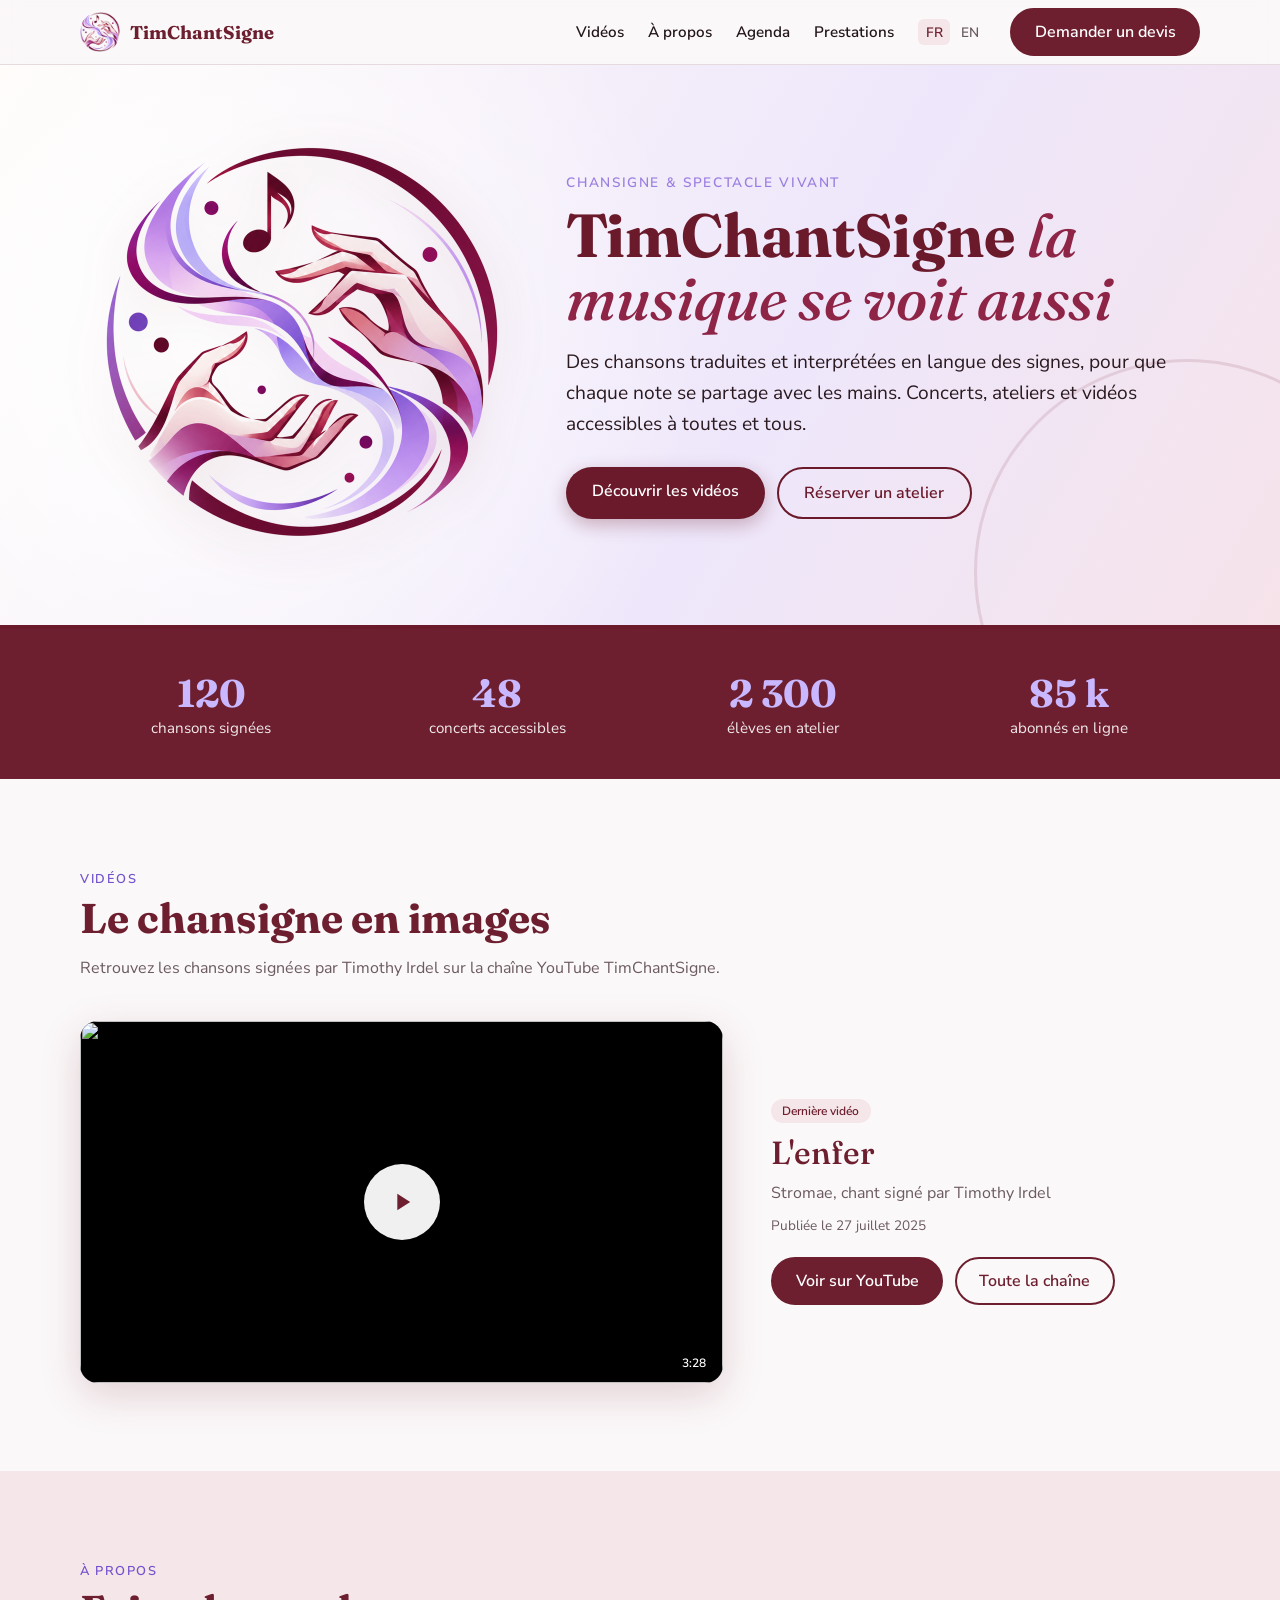
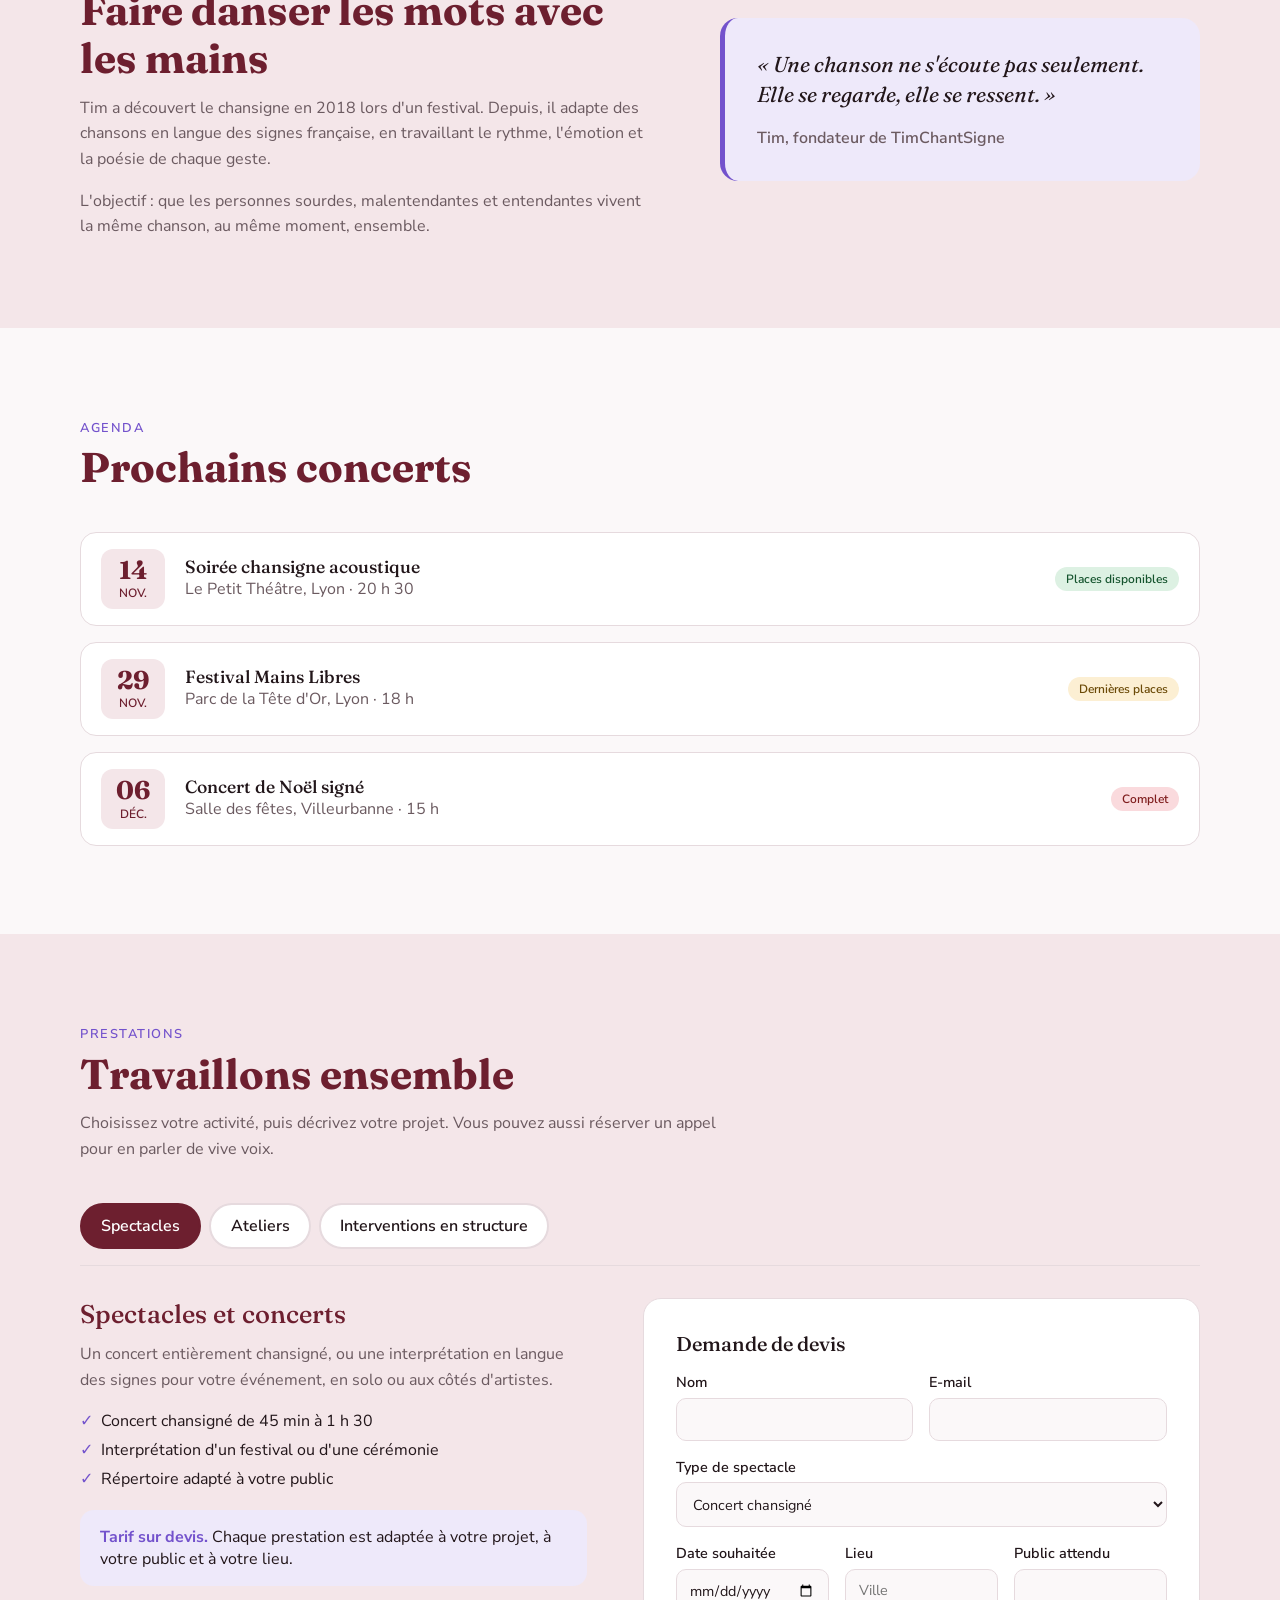
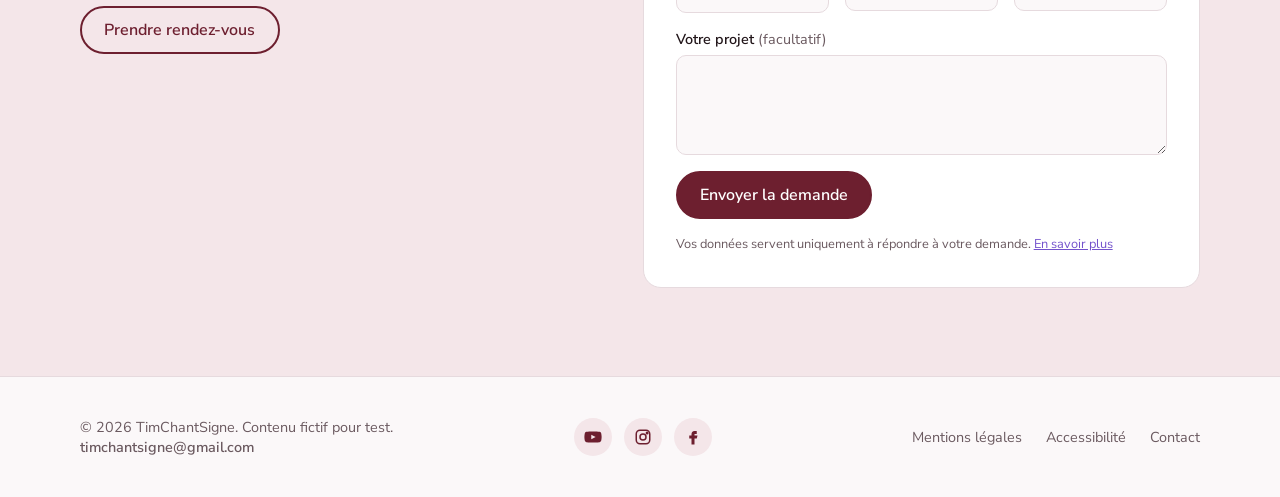
==== commit 647e071f: "Mentions légales et masquage des témoignages Nouvelle page mentions-legales.html (FR / EN) avec poli" ====
--- a/index.html
+++ b/index.html
@@ -15,403 +15,7 @@
     <link rel="preconnect" href="https://fonts.googleapis.com">
     <link rel="preconnect" href="https://fonts.gstatic.com" crossorigin>
     <link href="https://fonts.googleapis.com/css2?family=Fraunces:opsz,wght@9..144,500;9..144,700&family=Nunito+Sans:wght@400;600&display=swap" rel="stylesheet">
-    <style>
-        :root {
-            --bordeaux: #6B1A2B;
-            --bordeaux-clair: #8E2446;
-            --lavande: #9B7FE0;
-            --lavande-pale: #EEE7FB;
-            --creme: #FFFBF8;
-            --texte: #2B1A20;
-        }
-
-        * { box-sizing: border-box; margin: 0; padding: 0; }
-
-        body {
-            font-family: "Nunito Sans", system-ui, sans-serif;
-            color: var(--texte);
-            background: var(--creme);
-        }
-
-        .banniere {
-            position: relative;
-            overflow: hidden;
-            display: flex;
-            align-items: center;
-            gap: clamp(1.5rem, 5vw, 4rem);
-            padding: clamp(2rem, 6vw, 5rem) clamp(1rem, 8vw, 7rem);
-            background:
-                radial-gradient(circle at 15% 50%, #fff 0%, transparent 45%),
-                linear-gradient(120deg, var(--creme) 0%, var(--lavande-pale) 60%, #F6E3EA 100%);
-            border-bottom: 4px solid var(--bordeaux);
-        }
-
-        .banniere::after {
-            content: "";
-            position: absolute;
-            right: -120px;
-            bottom: -160px;
-            width: 420px;
-            height: 420px;
-            border-radius: 50%;
-            border: 3px solid var(--bordeaux);
-            opacity: .12;
-        }
-
-        .banniere__logo {
-            flex-shrink: 0;
-            width: clamp(200px, 32vw, 400px);
-            aspect-ratio: 1;
-        }
-
-        .banniere__logo img {
-            width: 100%;
-            height: 100%;
-            object-fit: contain;
-            filter: drop-shadow(0 10px 24px rgba(107, 26, 43, .15));
-        }
-
-        .banniere__texte { position: relative; z-index: 1; max-width: 640px; }
-
-        .surtitre {
-            display: inline-block;
-            font-size: .85rem;
-            font-weight: 600;
-            letter-spacing: .12em;
-            text-transform: uppercase;
-            color: var(--lavande);
-            margin-bottom: .75rem;
-        }
-
-        h1 {
-            font-family: "Fraunces", Georgia, serif;
-            font-weight: 700;
-            font-size: clamp(2.2rem, 5vw, 3.8rem);
-            line-height: 1.05;
-            color: var(--bordeaux);
-            margin-bottom: 1rem;
-        }
-
-        h1 em { font-style: italic; font-weight: 500; color: var(--bordeaux-clair); }
-
-        .accroche {
-            font-size: clamp(1rem, 1.6vw, 1.2rem);
-            line-height: 1.6;
-            margin-bottom: 1.75rem;
-        }
-
-        .actions { display: flex; flex-wrap: wrap; gap: .75rem; }
-
-        .bouton {
-            display: inline-block;
-            padding: .8rem 1.6rem;
-            border-radius: 999px;
-            font-weight: 600;
-            text-decoration: none;
-            transition: transform .15s ease, box-shadow .15s ease;
-        }
-
-        .bouton:hover { transform: translateY(-2px); }
-
-        .bouton--plein {
-            background: var(--bordeaux);
-            color: #fff;
-            box-shadow: 0 6px 18px rgba(107, 26, 43, .3);
-        }
-
-        .bouton--contour {
-            border: 2px solid var(--bordeaux);
-            color: var(--bordeaux);
-        }
-
-        @media (max-width: 720px) {
-            .banniere { flex-direction: column; text-align: center; }
-            .actions { justify-content: center; }
-        }
-
-        /* ===== Reste de la page : couleurs de la charte ===== */
-        :root {
-            --c-bordeaux: #6D1F2F;
-            --c-violet: #7352CC;
-            --c-encre: #22161A;
-            --c-texte-2: #6B5A60;
-            --c-bordure: #E6DADE;
-            --c-papier: #FBF8F9;
-            --c-carte: #FFFFFF;
-            --c-rose: #F4E6E9;
-            --c-lilas: #EEE9FA;
-            --c-sur-bordeaux: #FFFFFF;
-            --ok-fond: #DDF1E3; --ok-texte: #14532D;
-            --warn-fond: #FCEFD3; --warn-texte: #6B4A07;
-            --err-fond: #FADADD; --err-texte: #7F1D1D;
-        }
-
-        @media (prefers-color-scheme: dark) {
-            :root {
-                --c-bordeaux: #E08D9C;
-                --c-violet: #AE9BF2;
-                --c-encre: #F3EBEE;
-                --c-texte-2: #B7A6AC;
-                --c-bordure: #3A2B31;
-                --c-papier: #170F12;
-                --c-carte: #211619;
-                --c-rose: #3A1A21;
-                --c-lilas: #2A2142;
-                --c-sur-bordeaux: #170F12;
-                color-scheme: dark;
-                --ok-fond: #14532D; --ok-texte: #DDF1E3;
-                --warn-fond: #6B4A07; --warn-texte: #FCEFD3;
-                --err-fond: #7F1D1D; --err-texte: #FADADD;
-            }
-        }
-
-        @media (prefers-color-scheme: dark) {
-            .nav__marque img { background: #FBF8F9; border-radius: 50%; padding: 3px; }
-        }
-
-        body { background: var(--c-papier); color: var(--c-encre); }
-        .banniere { color: var(--texte); }
-
-        .conteneur { width: min(1120px, 100% - 2rem); margin-inline: auto; }
-        .section { padding: clamp(3rem, 8vw, 5.5rem) 0; }
-        .section--teinte { background: var(--c-rose); }
-
-        .section__tete { max-width: 640px; margin-bottom: 2.5rem; }
-        .section__surtitre {
-            font-size: .8rem; font-weight: 600; letter-spacing: .12em;
-            text-transform: uppercase; color: var(--c-violet);
-        }
-        .section h2 {
-            font-family: "Fraunces", Georgia, serif; font-weight: 700;
-            font-size: clamp(1.8rem, 4vw, 2.6rem); line-height: 1.15;
-            color: var(--c-bordeaux); margin: .4rem 0 .8rem;
-        }
-        .section h3 { font-family: "Fraunces", Georgia, serif; font-weight: 500; font-size: 1.25rem; }
-        .texte-2 { color: var(--c-texte-2); line-height: 1.6; }
-
-        /* Navigation */
-        .nav {
-            position: sticky; top: 0; z-index: 10;
-            background: color-mix(in srgb, var(--c-papier) 88%, transparent);
-            backdrop-filter: blur(10px);
-            border-bottom: 1px solid var(--c-bordure);
-        }
-        .nav .conteneur { display: flex; align-items: center; gap: 1.5rem; height: 64px; }
-        .nav__marque {
-            display: flex; align-items: center; gap: .6rem; margin-right: auto;
-            font-family: "Fraunces", Georgia, serif; font-weight: 700; font-size: 1.15rem;
-            color: var(--c-bordeaux); text-decoration: none;
-        }
-        .nav__marque img { width: 40px; height: 40px; }
-        .nav__liens { display: flex; gap: 1.5rem; list-style: none; }
-        .nav__liens a { color: var(--c-encre); text-decoration: none; font-weight: 600; font-size: .95rem; }
-        .nav__liens a:hover { color: var(--c-violet); }
-
-        .btn {
-            display: inline-block; padding: .7rem 1.4rem; border-radius: 999px;
-            font: inherit; font-weight: 600; text-decoration: none; cursor: pointer; white-space: nowrap;
-            border: 2px solid var(--c-bordeaux); background: var(--c-bordeaux); color: var(--c-sur-bordeaux);
-            transition: transform .15s ease;
-        }
-        .btn:hover { transform: translateY(-2px); }
-        .btn--contour { background: transparent; color: var(--c-bordeaux); }
-
-        /* Chiffres */
-        .chiffres { background: #6D1F2F; color: #FFFFFF; padding: 2.5rem 0; }
-        .chiffres .conteneur { display: grid; grid-template-columns: repeat(auto-fit, minmax(180px, 1fr)); gap: 1.5rem; text-align: center; }
-        .chiffres strong { display: block; font-family: "Fraunces", Georgia, serif; font-size: 2.4rem; color: #C9B8FF; }
-        .chiffres span { font-size: .95rem; opacity: .9; }
-
-        /* Cartes */
-        .grille { display: grid; grid-template-columns: repeat(auto-fit, minmax(260px, 1fr)); gap: 1.5rem; }
-        .carte {
-            background: var(--c-carte); border: 1px solid var(--c-bordure);
-            border-radius: 18px; overflow: hidden; display: flex; flex-direction: column;
-        }
-        .carte__corps { padding: 1.25rem 1.4rem 1.5rem; display: flex; flex-direction: column; gap: .6rem; flex: 1; }
-
-        .tag {
-            align-self: flex-start; font-size: .75rem; font-weight: 600;
-            padding: .25rem .7rem; border-radius: 999px; white-space: nowrap;
-        }
-        .tag--rose { background: var(--c-rose); color: var(--c-bordeaux); }
-        .tag--lilas { background: var(--c-lilas); color: var(--c-violet); }
-        .tag--ok { background: var(--ok-fond); color: var(--ok-texte); }
-        .tag--warn { background: var(--warn-fond); color: var(--warn-texte); }
-        .tag--err { background: var(--err-fond); color: var(--err-texte); }
-
-        .vignette {
-            position: relative; aspect-ratio: 16 / 9;
-            display: grid; place-items: center;
-            background: linear-gradient(135deg, #6D1F2F, #7352CC);
-        }
-        .vignette--2 { background: linear-gradient(135deg, #7352CC, #C9B8FF); }
-        .vignette--3 { background: linear-gradient(135deg, #22161A, #6D1F2F); }
-        .vignette__play {
-            width: 56px; height: 56px; border-radius: 50%;
-            background: rgba(255, 255, 255, .92); display: grid; place-items: center;
-        }
-        .vignette__duree {
-            position: absolute; right: .6rem; bottom: .6rem; font-size: .75rem; font-weight: 600;
-            background: rgba(0, 0, 0, .6); color: #fff; padding: .15rem .5rem; border-radius: 6px;
-        }
-        .carte__meta { font-size: .85rem; color: var(--c-texte-2); margin-top: auto; }
-
-        /* A propos */
-        .apropos { display: grid; grid-template-columns: 1.2fr 1fr; gap: clamp(2rem, 5vw, 4rem); align-items: center; }
-        .apropos p + p { margin-top: 1rem; }
-        .citation {
-            background: var(--c-lilas); border-radius: 18px; padding: 2rem;
-            border-left: 5px solid var(--c-violet);
-        }
-        .citation blockquote {
-            font-family: "Fraunces", Georgia, serif; font-size: 1.35rem; line-height: 1.4;
-            color: var(--c-encre); font-style: italic;
-        }
-        .citation figcaption { margin-top: 1rem; color: var(--c-texte-2); font-weight: 600; }
-
-        /* Agenda */
-        .agenda { list-style: none; display: flex; flex-direction: column; gap: 1rem; }
-        .agenda li {
-            display: grid; grid-template-columns: auto 1fr auto; gap: 1.25rem; align-items: center;
-            background: var(--c-carte); border: 1px solid var(--c-bordure); border-radius: 16px; padding: 1rem 1.25rem;
-        }
-        .date {
-            width: 64px; text-align: center; border-radius: 12px; padding: .45rem 0;
-            background: var(--c-rose); color: var(--c-bordeaux); line-height: 1.1;
-        }
-        .date strong { display: block; font-family: "Fraunces", Georgia, serif; font-size: 1.6rem; }
-        .date span { font-size: .75rem; font-weight: 600; text-transform: uppercase; }
-        .agenda h3 { font-size: 1.1rem; }
-        .agenda li .tag { align-self: center; }
-
-        /* Ateliers */
-        .prix { font-family: "Fraunces", Georgia, serif; font-size: 2rem; color: var(--c-bordeaux); }
-        .prix small { font-family: "Nunito Sans", sans-serif; font-size: .9rem; color: var(--c-texte-2); }
-        .liste { list-style: none; display: flex; flex-direction: column; gap: .45rem; margin: .4rem 0 1rem; }
-        .liste li::before { content: "✓"; color: var(--c-violet); font-weight: 700; margin-right: .5rem; }
-        .carte--vedette { border: 2px solid var(--c-violet); }
-        .carte .btn { margin-top: auto; text-align: center; }
-
-        /* Temoignages */
-        .temoin { padding: 1.5rem; }
-        .temoin p { line-height: 1.6; }
-        .temoin footer { margin-top: 1rem; display: flex; align-items: center; gap: .75rem; font-weight: 600; }
-        .avatar {
-            width: 40px; height: 40px; border-radius: 50%; display: grid; place-items: center;
-            background: var(--c-lilas); color: var(--c-violet); font-weight: 700;
-        }
-        .temoin footer span { display: block; font-weight: 400; font-size: .85rem; color: var(--c-texte-2); }
-        .temoin footer .avatar { display: grid; color: var(--c-violet); font-weight: 700; font-size: 1rem; }
-
-        /* Newsletter */
-        .newsletter { background: #6D1F2F; color: #FFFFFF; border-radius: 24px; padding: clamp(2rem, 5vw, 3.5rem); text-align: center; }
-        .section .newsletter h2 { color: #FFFFFF; }
-        .newsletter h2 em { color: #C9B8FF; }
-        .newsletter p { opacity: .9; max-width: 520px; margin: 0 auto 1.5rem; }
-        .newsletter form { display: flex; flex-wrap: wrap; gap: .75rem; justify-content: center; }
-        .newsletter input {
-            flex: 1 1 240px; max-width: 340px; padding: .75rem 1.2rem; border-radius: 999px;
-            border: 2px solid transparent; font: inherit;
-        }
-        .newsletter input:focus { outline: none; border-color: #C9B8FF; }
-        .newsletter .btn { background: #C9B8FF; border-color: #C9B8FF; color: #22161A; }
-
-        /* Pied de page */
-        .pied { border-top: 1px solid var(--c-bordure); padding: 2.5rem 0; color: var(--c-texte-2); font-size: .9rem; }
-        .pied .conteneur { display: flex; flex-wrap: wrap; gap: 1rem 2rem; justify-content: space-between; align-items: center; }
-        .pied a { color: var(--c-texte-2); text-decoration: none; margin-left: 1.25rem; }
-        .pied a:hover { color: var(--c-violet); }
-
-
-        /* Langues */
-        .langues { display: flex; gap: .25rem; font-size: .85rem; font-weight: 600; }
-        .langues a { color: var(--c-texte-2); text-decoration: none; padding: .2rem .45rem; border-radius: 6px; }
-        .langues a[aria-current="true"] { background: var(--c-rose); color: var(--c-bordeaux); }
-
-        /* Prestations : onglets */
-        .onglets {
-            display: flex; flex-wrap: wrap; gap: .5rem; margin-bottom: 2rem;
-            border-bottom: 1px solid var(--c-bordure); padding-bottom: 1rem;
-        }
-        .onglet {
-            font: inherit; font-weight: 600; cursor: pointer;
-            padding: .65rem 1.2rem; border-radius: 999px;
-            border: 2px solid var(--c-bordure); background: var(--c-carte); color: var(--c-encre);
-        }
-        .onglet:hover { border-color: var(--c-violet); }
-        .onglet[aria-selected="true"] { background: var(--c-bordeaux); border-color: var(--c-bordeaux); color: var(--c-sur-bordeaux); }
-        .onglet:focus-visible, .champ input:focus-visible, .champ select:focus-visible, .champ textarea:focus-visible {
-            outline: 3px solid var(--c-violet); outline-offset: 2px;
-        }
-
-        .panneau { display: grid; grid-template-columns: 1fr 1.1fr; gap: clamp(2rem, 5vw, 3.5rem); align-items: start; }
-        .panneau[hidden] { display: none; }
-        .panneau h3 { font-size: 1.6rem; color: var(--c-bordeaux); margin-bottom: .75rem; }
-        .panneau__tarif {
-            margin: 1.25rem 0; padding: 1rem 1.25rem; border-radius: 14px;
-            background: var(--c-lilas); color: var(--c-encre);
-        }
-        .panneau__tarif strong { color: var(--c-violet); }
-        .panneau .liste { margin-top: 1rem; }
-
-        /* Formulaire */
-        .formulaire { padding: clamp(1.25rem, 3vw, 2rem); gap: 1rem; display: grid; }
-        .formulaire h4 { font-family: "Fraunces", Georgia, serif; font-size: 1.25rem; font-weight: 500; }
-        .formulaire__ligne { display: grid; grid-template-columns: repeat(auto-fit, minmax(150px, 1fr)); gap: 1rem; }
-        .champ { display: flex; flex-direction: column; gap: .35rem; font-size: .9rem; font-weight: 600; }
-        .champ input, .champ select, .champ textarea {
-            font: inherit; font-weight: 400; color: var(--c-encre);
-            background: var(--c-papier); border: 1px solid var(--c-bordure);
-            border-radius: 10px; padding: .65rem .8rem; width: 100%;
-        }
-        .champ textarea { resize: vertical; min-height: 100px; }
-        .formulaire .btn { justify-self: start; }
-        .formulaire__ok {
-            padding: .75rem 1rem; border-radius: 10px;
-            background: var(--ok-fond); color: var(--ok-texte); font-weight: 600;
-        }
-        .facultatif { font-weight: 400; color: var(--c-texte-2); }
-
-        /* Reseaux */
-        .reseaux { display: flex; gap: .75rem; }
-        .pied .reseaux a {
-            margin: 0; width: 38px; height: 38px; border-radius: 50%; display: grid; place-items: center;
-            background: var(--c-rose); color: var(--c-bordeaux);
-        }
-        .pied .reseaux a:hover { background: var(--c-lilas); color: var(--c-violet); }
-        .pied__mail { font-weight: 600; }
-
-        /* Video YouTube */
-        .video-vedette { display: grid; grid-template-columns: 1.5fr 1fr; gap: clamp(1.5rem, 4vw, 3rem); align-items: center; }
-        .lecteur {
-            position: relative; aspect-ratio: 16 / 9; border-radius: 18px; overflow: hidden;
-            background: #000000; box-shadow: 0 12px 40px rgba(109, 31, 47, .18);
-        }
-        .lecteur__bouton { all: unset; cursor: pointer; position: absolute; inset: 0; display: grid; place-items: center; }
-        .lecteur__bouton img { position: absolute; inset: 0; width: 100%; height: 100%; object-fit: cover; transition: transform .3s ease; }
-        .lecteur__bouton:hover img { transform: scale(1.03); }
-        .lecteur__bouton:focus-visible { outline: 3px solid var(--c-violet); outline-offset: -3px; }
-        .lecteur__play {
-            position: relative; width: 76px; height: 76px; border-radius: 50%;
-            background: rgba(255, 255, 255, .94); display: grid; place-items: center;
-            box-shadow: 0 6px 24px rgba(0, 0, 0, .25);
-        }
-        .video-vedette__texte { display: flex; flex-direction: column; gap: .6rem; align-items: flex-start; }
-        .video-vedette__texte h3 { font-size: 2rem; color: var(--c-bordeaux); }
-        .video-vedette__actions { display: flex; flex-wrap: wrap; gap: .75rem; margin-top: .75rem; }
-
-        @media (max-width: 820px) {
-            .video-vedette { grid-template-columns: 1fr; }
-            .panneau { grid-template-columns: 1fr; }
-            .nav__liens { display: none; }
-            .nav .btn { padding: .5rem 1rem; font-size: .9rem; }
-            .apropos { grid-template-columns: 1fr; }
-            .agenda li { grid-template-columns: auto 1fr; }
-            .agenda li .tag { grid-column: 2; justify-self: start; }
-            .pied a { margin: 0 1.25rem 0 0; }
-        }
-    </style>
+    <link rel="stylesheet" href="style.css">
 </head>
 
 <body>
@@ -606,6 +210,7 @@
                             <textarea name="message"></textarea>
                         </label>
                         <button type="submit" class="btn">Envoyer la demande</button>
+                        <p class="formulaire__rgpd">Vos données servent uniquement à répondre à votre demande. <a href="mentions-legales.html#donnees">En savoir plus</a></p>
                         <p class="formulaire__ok" role="status" hidden>Merci, votre demande est bien envoyée. Réponse sous 48 h.</p>
                     </form>
                 </div>
@@ -654,6 +259,7 @@
                             <textarea name="message"></textarea>
                         </label>
                         <button type="submit" class="btn">Envoyer la demande</button>
+                        <p class="formulaire__rgpd">Vos données servent uniquement à répondre à votre demande. <a href="mentions-legales.html#donnees">En savoir plus</a></p>
                         <p class="formulaire__ok" role="status" hidden>Merci, votre demande est bien envoyée. Réponse sous 48 h.</p>
                     </form>
                 </div>
@@ -703,13 +309,15 @@
                             <textarea name="message"></textarea>
                         </label>
                         <button type="submit" class="btn">Envoyer la demande</button>
+                        <p class="formulaire__rgpd">Vos données servent uniquement à répondre à votre demande. <a href="mentions-legales.html#donnees">En savoir plus</a></p>
                         <p class="formulaire__ok" role="status" hidden>Merci, votre demande est bien envoyée. Réponse sous 48 h.</p>
                     </form>
                 </div>
             </div>
         </section>
 
-        <section class="section">
+        <!-- Témoignages masqués pour le moment : retirer "hidden" quand il y en aura de vrais -->
+        <section class="section" id="temoignages" hidden>
             <div class="conteneur">
                 <div class="section__tete">
                     <span class="section__surtitre">Témoignages</span>
@@ -759,205 +367,14 @@
                 <a href="#" aria-label="Facebook"><svg width="18" height="18" viewBox="0 0 24 24" fill="currentColor" aria-hidden="true"><path d="M14 8h3V4h-3c-2.8 0-4 1.8-4 4.3V10H7v4h3v8h4v-8h3l1-4h-4V8.6c0-.4.3-.6.6-.6z"/></svg></a>
             </div>
             <nav aria-label="Liens secondaires">
-                <a href="#">Mentions légales</a>
+                <a href="mentions-legales.html">Mentions légales</a>
                 <a href="#">Accessibilité</a>
                 <a href="#prestations">Contact</a>
             </nav>
         </div>
     </footer>
 
-    <script>
-        // Onglets des prestations
-        const onglets = [...document.querySelectorAll('.onglet')];
-        function activer(onglet) {
-            onglets.forEach(o => {
-                const actif = o === onglet;
-                o.setAttribute('aria-selected', actif);
-                o.tabIndex = actif ? 0 : -1;
-                document.getElementById(o.getAttribute('aria-controls')).hidden = !actif;
-            });
-        }
-        onglets.forEach((o, i) => {
-            o.addEventListener('click', () => activer(o));
-            o.addEventListener('keydown', e => {
-                const pas = { ArrowRight: 1, ArrowLeft: -1 }[e.key];
-                if (!pas) return;
-                const suivant = onglets[(i + pas + onglets.length) % onglets.length];
-                activer(suivant);
-                suivant.focus();
-            });
-        });
-
-        // Formulaires de test : aucun envoi réel
-        document.querySelectorAll('[data-formulaire]').forEach(f => {
-            f.addEventListener('submit', e => {
-                e.preventDefault();
-                f.querySelector('.formulaire__ok').hidden = false;
-                f.reset();
-            });
-        });
-
-        // Traduction FR / EN
-        // Chaque texte francais de la page est cherche dans ce dictionnaire.
-        // Pour un nouveau texte, ajouter sa traduction ici.
-        const EN = {
-            "Vidéos": "Videos",
-            "Le chansigne en images": "Sign-song on screen",
-            "Retrouvez les chansons signées par Timothy Irdel sur la chaîne YouTube TimChantSigne.": "Watch the songs signed by Timothy Irdel on the TimChantSigne YouTube channel.",
-            "Dernière vidéo": "Latest video",
-            "Stromae, chant signé par Timothy Irdel": "Stromae, sign-sung by Timothy Irdel",
-            "Publiée le 27 juillet 2025": "Published on 27 July 2025",
-            "Voir sur YouTube": "Watch on YouTube",
-            "Toute la chaîne": "Full channel",
-            "Voir la vidéo L'enfer de Stromae sur YouTube": "Watch L'enfer by Stromae on YouTube",
-            "À propos": "About",
-            "Agenda": "Events",
-            "Prestations": "Services",
-            "Demander un devis": "Request a quote",
-            "Chansigne & spectacle vivant": "Sign-song & live performance",
-            "la musique se voit aussi": "music you can see",
-            "Des chansons traduites et interprétées en langue des signes, pour que chaque note se partage avec les mains. Concerts, ateliers et vidéos accessibles à toutes et tous.": "Songs translated and performed in sign language, so every note can be shared through the hands. Concerts, workshops and videos accessible to everyone.",
-            "Découvrir les vidéos": "Watch the videos",
-            "Réserver un atelier": "Book a workshop",
-            "chansons signées": "signed songs",
-            "concerts accessibles": "accessible concerts",
-            "2 300": "2,300",
-            "élèves en atelier": "workshop students",
-            "85 k": "85k",
-            "abonnés en ligne": "online followers",
-            "Faire danser les mots avec les mains": "Making words dance with your hands",
-            "Tim a découvert le chansigne en 2018 lors d'un festival. Depuis, il adapte des chansons en langue des signes française, en travaillant le rythme, l'émotion et la poésie de chaque geste.": "Tim discovered sign-song at a festival in 2018. Since then, he has been adapting songs into French Sign Language, working on the rhythm, emotion and poetry of every gesture.",
-            "L'objectif : que les personnes sourdes, malentendantes et entendantes vivent la même chanson, au même moment, ensemble.": "The goal: for deaf, hard of hearing and hearing people to experience the same song, at the same moment, together.",
-            "« Une chanson ne s'écoute pas seulement. Elle se regarde, elle se ressent. »": "“A song isn't only something you hear. You watch it, you feel it.”",
-            "Tim, fondateur de TimChantSigne": "Tim, founder of TimChantSigne",
-            "Prochains concerts": "Upcoming concerts",
-            "nov.": "Nov",
-            "déc.": "Dec",
-            "Soirée chansigne acoustique": "Acoustic sign-song evening",
-            "Le Petit Théâtre, Lyon · 20 h 30": "Le Petit Théâtre, Lyon · 8:30 pm",
-            "Places disponibles": "Tickets available",
-            "Parc de la Tête d'Or, Lyon · 18 h": "Parc de la Tête d'Or, Lyon · 6 pm",
-            "Dernières places": "Last tickets",
-            "Concert de Noël signé": "Signed Christmas concert",
-            "Salle des fêtes, Villeurbanne · 15 h": "Community hall, Villeurbanne · 3 pm",
-            "Complet": "Sold out",
-            "Travaillons ensemble": "Let's work together",
-            "Choisissez votre activité, puis décrivez votre projet. Vous pouvez aussi réserver un appel pour en parler de vive voix.": "Choose an activity, then tell us about your project. You can also book a call to talk it through.",
-            "Spectacles": "Shows",
-            "Ateliers": "Workshops",
-            "Interventions en structure": "On-site sessions",
-            "Spectacles et concerts": "Shows and concerts",
-            "Un concert entièrement chansigné, ou une interprétation en langue des signes pour votre événement, en solo ou aux côtés d'artistes.": "A fully signed concert, or sign language interpreting for your event, solo or alongside other artists.",
-            "Concert chansigné de 45 min à 1 h 30": "Signed concert from 45 min to 1 h 30",
-            "Interprétation d'un festival ou d'une cérémonie": "Interpreting for a festival or ceremony",
-            "Répertoire adapté à votre public": "Repertoire tailored to your audience",
-            "Tarif sur devis.": "Price on request.",
-            "Chaque prestation est adaptée à votre projet, à votre public et à votre lieu.": "Every service is tailored to your project, your audience and your venue.",
-            "Prendre rendez-vous": "Book a call",
-            "Demande de devis": "Quote request",
-            "Nom": "Name",
-            "E-mail": "Email",
-            "Type de spectacle": "Type of show",
-            "Concert chansigné": "Signed concert",
-            "Interprétation d'un événement": "Event interpreting",
-            "Première partie": "Opening act",
-            "Autre": "Other",
-            "Date souhaitée": "Preferred date",
-            "Lieu": "Location",
-            "Public attendu": "Expected audience",
-            "Votre projet": "Your project",
-            "(facultatif)": "(optional)",
-            "Envoyer la demande": "Send request",
-            "Merci, votre demande est bien envoyée. Réponse sous 48 h.": "Thank you, your request has been sent. We reply within 48 hours.",
-            "Ateliers de chansigne": "Sign-song workshops",
-            "Des ateliers pour découvrir la langue des signes par la musique. Aucun prérequis : on commence par le rythme, les gestes viennent ensuite.": "Workshops to discover sign language through music. No prior knowledge needed: we start with rhythm, the signs come next.",
-            "Initiation ponctuelle de 2 h": "One-off 2-hour introduction",
-            "Cycle sur plusieurs semaines": "Course over several weeks",
-            "Stage pendant les vacances": "Holiday workshop",
-            "Type d'atelier": "Type of workshop",
-            "Initiation": "Introduction",
-            "Cycle": "Course",
-            "Stage": "Holiday workshop",
-            "Participants": "Participants",
-            "Écoles, mairies et entreprises": "Schools, town halls and companies",
-            "Des interventions sur site pour sensibiliser à la surdité et à la culture sourde, avec un programme construit avec vous.": "On-site sessions to raise awareness of deafness and Deaf culture, with a programme built together with you.",
-            "Écoles, collèges et centres de loisirs": "Schools and youth centres",
-            "Mairies et médiathèques": "Town halls and libraries",
-            "Entreprises et associations": "Companies and non-profits",
-            "Type de structure": "Type of organisation",
-            "École ou établissement scolaire": "School",
-            "Mairie ou collectivité": "Town hall or local authority",
-            "Entreprise": "Company",
-            "Association": "Non-profit",
-            "Nombre de personnes": "Number of people",
-            "Témoignages": "Testimonials",
-            "Ils en parlent": "What people say",
-            "« Pour la première fois, j'ai vécu un concert en même temps que mes amis entendants. Un moment inoubliable. »": "“For the first time, I experienced a concert at the same time as my hearing friends. An unforgettable moment.”",
-            "spectatrice sourde": "Deaf audience member",
-            "« L'atelier a transformé ma façon d'écouter la musique. Je ne m'attendais pas à autant d'émotion. »": "“The workshop changed the way I listen to music. I didn't expect it to be so moving.”",
-            "élève du cycle trimestriel": "term course student",
-            "« Une intervention bienveillante et joyeuse. Nos élèves en parlent encore des semaines après. »": "“A kind and joyful session. Our pupils were still talking about it weeks later.”",
-            "professeure des écoles": "primary school teacher",
-            "Ne ratez aucune": "Never miss a",
-            "chanson": "song",
-            "Une lettre par mois avec les nouvelles vidéos, les dates de concert et les ouvertures d'ateliers.": "One email a month with new videos, concert dates and workshop openings.",
-            "Je m'inscris": "Sign me up",
-            "© 2026 TimChantSigne. Contenu fictif pour test.": "© 2026 TimChantSigne. Placeholder content for testing.",
-            "Mentions légales": "Legal notice",
-            "Accessibilité": "Accessibility",
-            "Contact": "Contact",
-            "Navigation principale": "Main navigation",
-            "Langue": "Language",
-            "Logo TimChantSigne : deux mains et une note de musique": "TimChantSigne logo: two hands and a musical note",
-            "Chiffres clés": "Key figures",
-            "Activités": "Activities",
-            "Ville": "City",
-            "Votre adresse e-mail": "Your email address",
-            "Adresse e-mail": "Email address",
-            "Liens secondaires": "Secondary links"
-        };
-        const ATTRIBUTS = ['placeholder', 'aria-label', 'alt', 'title'];
-        const normaliser = t => t.replace(/\s+/g, ' ').trim();
-        const originaux = new Map();
-
-        function traduire(langue) {
-            const marcheur = document.createTreeWalker(document.body, NodeFilter.SHOW_TEXT, {
-                acceptNode: n => n.parentElement.closest('script, style') ? NodeFilter.FILTER_REJECT : NodeFilter.FILTER_ACCEPT
-            });
-            for (let n = marcheur.nextNode(); n; n = marcheur.nextNode()) {
-                if (!originaux.has(n)) originaux.set(n, n.nodeValue);
-                const fr = originaux.get(n);
-                const cle = normaliser(fr);
-                if (!cle || !(cle in EN)) continue;
-                n.nodeValue = langue === 'en' ? fr.replace(fr.trim(), EN[cle]) : fr;
-            }
-            document.querySelectorAll('[' + ATTRIBUTS.join('],[') + ']').forEach(el => {
-                ATTRIBUTS.forEach(a => {
-                    if (!el.hasAttribute(a)) return;
-                    const sauvegarde = 'data-fr-' + a;
-                    if (!el.hasAttribute(sauvegarde)) el.setAttribute(sauvegarde, el.getAttribute(a));
-                    const fr = el.getAttribute(sauvegarde);
-                    el.setAttribute(a, langue === 'en' && normaliser(fr) in EN ? EN[normaliser(fr)] : fr);
-                });
-            });
-            document.documentElement.lang = langue;
-            document.querySelectorAll('.langues a').forEach(a => {
-                a.setAttribute('aria-current', a.lang === langue ? 'true' : 'false');
-            });
-            try { localStorage.setItem('langue', langue); } catch (e) {}
-        }
-
-        document.querySelectorAll('.langues a').forEach(a => {
-            a.addEventListener('click', e => {
-                e.preventDefault();
-                traduire(a.lang);
-            });
-        });
-
-        let langueSauvee = null;
-        try { langueSauvee = localStorage.getItem('langue'); } catch (e) {}
-        if (langueSauvee === 'en') traduire('en');
-    </script>
+    <script src="script.js"></script>
 </body>
 
 </html>
--- a/style.css
+++ b/style.css
@@ -0,0 +1,433 @@
+:root {
+    --bordeaux: #6B1A2B;
+    --bordeaux-clair: #8E2446;
+    --lavande: #9B7FE0;
+    --lavande-pale: #EEE7FB;
+    --creme: #FFFBF8;
+    --texte: #2B1A20;
+}
+
+* { box-sizing: border-box; margin: 0; padding: 0; }
+
+body {
+    font-family: "Nunito Sans", system-ui, sans-serif;
+    color: var(--texte);
+    background: var(--creme);
+}
+
+.banniere {
+    position: relative;
+    overflow: hidden;
+    display: flex;
+    align-items: center;
+    gap: clamp(1.5rem, 5vw, 4rem);
+    padding: clamp(2rem, 6vw, 5rem) clamp(1rem, 8vw, 7rem);
+    background:
+        radial-gradient(circle at 15% 50%, #fff 0%, transparent 45%),
+        linear-gradient(120deg, var(--creme) 0%, var(--lavande-pale) 60%, #F6E3EA 100%);
+    border-bottom: 4px solid var(--bordeaux);
+}
+
+.banniere::after {
+    content: "";
+    position: absolute;
+    right: -120px;
+    bottom: -160px;
+    width: 420px;
+    height: 420px;
+    border-radius: 50%;
+    border: 3px solid var(--bordeaux);
+    opacity: .12;
+}
+
+.banniere__logo {
+    flex-shrink: 0;
+    width: clamp(200px, 32vw, 400px);
+    aspect-ratio: 1;
+}
+
+.banniere__logo img {
+    width: 100%;
+    height: 100%;
+    object-fit: contain;
+    filter: drop-shadow(0 10px 24px rgba(107, 26, 43, .15));
+}
+
+.banniere__texte { position: relative; z-index: 1; max-width: 640px; }
+
+.surtitre {
+    display: inline-block;
+    font-size: .85rem;
+    font-weight: 600;
+    letter-spacing: .12em;
+    text-transform: uppercase;
+    color: var(--lavande);
+    margin-bottom: .75rem;
+}
+
+h1 {
+    font-family: "Fraunces", Georgia, serif;
+    font-weight: 700;
+    font-size: clamp(2.2rem, 5vw, 3.8rem);
+    line-height: 1.05;
+    color: var(--bordeaux);
+    margin-bottom: 1rem;
+}
+
+h1 em { font-style: italic; font-weight: 500; color: var(--bordeaux-clair); }
+
+.accroche {
+    font-size: clamp(1rem, 1.6vw, 1.2rem);
+    line-height: 1.6;
+    margin-bottom: 1.75rem;
+}
+
+.actions { display: flex; flex-wrap: wrap; gap: .75rem; }
+
+.bouton {
+    display: inline-block;
+    padding: .8rem 1.6rem;
+    border-radius: 999px;
+    font-weight: 600;
+    text-decoration: none;
+    transition: transform .15s ease, box-shadow .15s ease;
+}
+
+.bouton:hover { transform: translateY(-2px); }
+
+.bouton--plein {
+    background: var(--bordeaux);
+    color: #fff;
+    box-shadow: 0 6px 18px rgba(107, 26, 43, .3);
+}
+
+.bouton--contour {
+    border: 2px solid var(--bordeaux);
+    color: var(--bordeaux);
+}
+
+@media (max-width: 720px) {
+    .banniere { flex-direction: column; text-align: center; }
+    .actions { justify-content: center; }
+}
+
+/* ===== Reste de la page : couleurs de la charte ===== */
+:root {
+    --c-bordeaux: #6D1F2F;
+    --c-violet: #7352CC;
+    --c-encre: #22161A;
+    --c-texte-2: #6B5A60;
+    --c-bordure: #E6DADE;
+    --c-papier: #FBF8F9;
+    --c-carte: #FFFFFF;
+    --c-rose: #F4E6E9;
+    --c-lilas: #EEE9FA;
+    --c-sur-bordeaux: #FFFFFF;
+    --ok-fond: #DDF1E3; --ok-texte: #14532D;
+    --warn-fond: #FCEFD3; --warn-texte: #6B4A07;
+    --err-fond: #FADADD; --err-texte: #7F1D1D;
+}
+
+@media (prefers-color-scheme: dark) {
+    :root {
+        --c-bordeaux: #E08D9C;
+        --c-violet: #AE9BF2;
+        --c-encre: #F3EBEE;
+        --c-texte-2: #B7A6AC;
+        --c-bordure: #3A2B31;
+        --c-papier: #170F12;
+        --c-carte: #211619;
+        --c-rose: #3A1A21;
+        --c-lilas: #2A2142;
+        --c-sur-bordeaux: #170F12;
+        color-scheme: dark;
+        --ok-fond: #14532D; --ok-texte: #DDF1E3;
+        --warn-fond: #6B4A07; --warn-texte: #FCEFD3;
+        --err-fond: #7F1D1D; --err-texte: #FADADD;
+    }
+}
+
+@media (prefers-color-scheme: dark) {
+    .nav__marque img { background: #FBF8F9; border-radius: 50%; padding: 3px; }
+}
+
+body { background: var(--c-papier); color: var(--c-encre); }
+.banniere { color: var(--texte); }
+
+.conteneur { width: min(1120px, 100% - 2rem); margin-inline: auto; }
+.section { padding: clamp(3rem, 8vw, 5.5rem) 0; }
+.section--teinte { background: var(--c-rose); }
+
+.section__tete { max-width: 640px; margin-bottom: 2.5rem; }
+.section__surtitre {
+    font-size: .8rem; font-weight: 600; letter-spacing: .12em;
+    text-transform: uppercase; color: var(--c-violet);
+}
+.section h2 {
+    font-family: "Fraunces", Georgia, serif; font-weight: 700;
+    font-size: clamp(1.8rem, 4vw, 2.6rem); line-height: 1.15;
+    color: var(--c-bordeaux); margin: .4rem 0 .8rem;
+}
+.section h3 { font-family: "Fraunces", Georgia, serif; font-weight: 500; font-size: 1.25rem; }
+.texte-2 { color: var(--c-texte-2); line-height: 1.6; }
+
+/* Navigation */
+.nav {
+    position: sticky; top: 0; z-index: 10;
+    background: color-mix(in srgb, var(--c-papier) 88%, transparent);
+    backdrop-filter: blur(10px);
+    border-bottom: 1px solid var(--c-bordure);
+}
+.nav .conteneur { display: flex; align-items: center; gap: 1.5rem; height: 64px; }
+.nav__marque {
+    display: flex; align-items: center; gap: .6rem; margin-right: auto;
+    font-family: "Fraunces", Georgia, serif; font-weight: 700; font-size: 1.15rem;
+    color: var(--c-bordeaux); text-decoration: none;
+}
+.nav__marque img { width: 40px; height: 40px; }
+.nav__liens { display: flex; gap: 1.5rem; list-style: none; }
+.nav__liens a { color: var(--c-encre); text-decoration: none; font-weight: 600; font-size: .95rem; }
+.nav__liens a:hover { color: var(--c-violet); }
+
+.btn {
+    display: inline-block; padding: .7rem 1.4rem; border-radius: 999px;
+    font: inherit; font-weight: 600; text-decoration: none; cursor: pointer; white-space: nowrap;
+    border: 2px solid var(--c-bordeaux); background: var(--c-bordeaux); color: var(--c-sur-bordeaux);
+    transition: transform .15s ease;
+}
+.btn:hover { transform: translateY(-2px); }
+.btn--contour { background: transparent; color: var(--c-bordeaux); }
+
+/* Chiffres */
+.chiffres { background: #6D1F2F; color: #FFFFFF; padding: 2.5rem 0; }
+.chiffres .conteneur { display: grid; grid-template-columns: repeat(auto-fit, minmax(180px, 1fr)); gap: 1.5rem; text-align: center; }
+.chiffres strong { display: block; font-family: "Fraunces", Georgia, serif; font-size: 2.4rem; color: #C9B8FF; }
+.chiffres span { font-size: .95rem; opacity: .9; }
+
+/* Cartes */
+.grille { display: grid; grid-template-columns: repeat(auto-fit, minmax(260px, 1fr)); gap: 1.5rem; }
+.carte {
+    background: var(--c-carte); border: 1px solid var(--c-bordure);
+    border-radius: 18px; overflow: hidden; display: flex; flex-direction: column;
+}
+.carte__corps { padding: 1.25rem 1.4rem 1.5rem; display: flex; flex-direction: column; gap: .6rem; flex: 1; }
+
+.tag {
+    align-self: flex-start; font-size: .75rem; font-weight: 600;
+    padding: .25rem .7rem; border-radius: 999px; white-space: nowrap;
+}
+.tag--rose { background: var(--c-rose); color: var(--c-bordeaux); }
+.tag--lilas { background: var(--c-lilas); color: var(--c-violet); }
+.tag--ok { background: var(--ok-fond); color: var(--ok-texte); }
+.tag--warn { background: var(--warn-fond); color: var(--warn-texte); }
+.tag--err { background: var(--err-fond); color: var(--err-texte); }
+
+.vignette {
+    position: relative; aspect-ratio: 16 / 9;
+    display: grid; place-items: center;
+    background: linear-gradient(135deg, #6D1F2F, #7352CC);
+}
+.vignette--2 { background: linear-gradient(135deg, #7352CC, #C9B8FF); }
+.vignette--3 { background: linear-gradient(135deg, #22161A, #6D1F2F); }
+.vignette__play {
+    width: 56px; height: 56px; border-radius: 50%;
+    background: rgba(255, 255, 255, .92); display: grid; place-items: center;
+}
+.vignette__duree {
+    position: absolute; right: .6rem; bottom: .6rem; font-size: .75rem; font-weight: 600;
+    background: rgba(0, 0, 0, .6); color: #fff; padding: .15rem .5rem; border-radius: 6px;
+}
+.carte__meta { font-size: .85rem; color: var(--c-texte-2); margin-top: auto; }
+
+/* A propos */
+.apropos { display: grid; grid-template-columns: 1.2fr 1fr; gap: clamp(2rem, 5vw, 4rem); align-items: center; }
+.apropos p + p { margin-top: 1rem; }
+.citation {
+    background: var(--c-lilas); border-radius: 18px; padding: 2rem;
+    border-left: 5px solid var(--c-violet);
+}
+.citation blockquote {
+    font-family: "Fraunces", Georgia, serif; font-size: 1.35rem; line-height: 1.4;
+    color: var(--c-encre); font-style: italic;
+}
+.citation figcaption { margin-top: 1rem; color: var(--c-texte-2); font-weight: 600; }
+
+/* Agenda */
+.agenda { list-style: none; display: flex; flex-direction: column; gap: 1rem; }
+.agenda li {
+    display: grid; grid-template-columns: auto 1fr auto; gap: 1.25rem; align-items: center;
+    background: var(--c-carte); border: 1px solid var(--c-bordure); border-radius: 16px; padding: 1rem 1.25rem;
+}
+.date {
+    width: 64px; text-align: center; border-radius: 12px; padding: .45rem 0;
+    background: var(--c-rose); color: var(--c-bordeaux); line-height: 1.1;
+}
+.date strong { display: block; font-family: "Fraunces", Georgia, serif; font-size: 1.6rem; }
+.date span { font-size: .75rem; font-weight: 600; text-transform: uppercase; }
+.agenda h3 { font-size: 1.1rem; }
+.agenda li .tag { align-self: center; }
+
+/* Ateliers */
+.prix { font-family: "Fraunces", Georgia, serif; font-size: 2rem; color: var(--c-bordeaux); }
+.prix small { font-family: "Nunito Sans", sans-serif; font-size: .9rem; color: var(--c-texte-2); }
+.liste { list-style: none; display: flex; flex-direction: column; gap: .45rem; margin: .4rem 0 1rem; }
+.liste li::before { content: "✓"; color: var(--c-violet); font-weight: 700; margin-right: .5rem; }
+.carte--vedette { border: 2px solid var(--c-violet); }
+.carte .btn { margin-top: auto; text-align: center; }
+
+/* Temoignages */
+.temoin { padding: 1.5rem; }
+.temoin p { line-height: 1.6; }
+.temoin footer { margin-top: 1rem; display: flex; align-items: center; gap: .75rem; font-weight: 600; }
+.avatar {
+    width: 40px; height: 40px; border-radius: 50%; display: grid; place-items: center;
+    background: var(--c-lilas); color: var(--c-violet); font-weight: 700;
+}
+.temoin footer span { display: block; font-weight: 400; font-size: .85rem; color: var(--c-texte-2); }
+.temoin footer .avatar { display: grid; color: var(--c-violet); font-weight: 700; font-size: 1rem; }
+
+/* Newsletter */
+.newsletter { background: #6D1F2F; color: #FFFFFF; border-radius: 24px; padding: clamp(2rem, 5vw, 3.5rem); text-align: center; }
+.section .newsletter h2 { color: #FFFFFF; }
+.newsletter h2 em { color: #C9B8FF; }
+.newsletter p { opacity: .9; max-width: 520px; margin: 0 auto 1.5rem; }
+.newsletter form { display: flex; flex-wrap: wrap; gap: .75rem; justify-content: center; }
+.newsletter input {
+    flex: 1 1 240px; max-width: 340px; padding: .75rem 1.2rem; border-radius: 999px;
+    border: 2px solid transparent; font: inherit;
+}
+.newsletter input:focus { outline: none; border-color: #C9B8FF; }
+.newsletter .btn { background: #C9B8FF; border-color: #C9B8FF; color: #22161A; }
+
+/* Pied de page */
+.pied { border-top: 1px solid var(--c-bordure); padding: 2.5rem 0; color: var(--c-texte-2); font-size: .9rem; }
+.pied .conteneur { display: flex; flex-wrap: wrap; gap: 1rem 2rem; justify-content: space-between; align-items: center; }
+.pied a { color: var(--c-texte-2); text-decoration: none; margin-left: 1.25rem; }
+.pied a:hover { color: var(--c-violet); }
+
+
+/* Langues */
+.langues { display: flex; gap: .25rem; font-size: .85rem; font-weight: 600; }
+.langues a { color: var(--c-texte-2); text-decoration: none; padding: .2rem .45rem; border-radius: 6px; }
+.langues a[aria-current="true"] { background: var(--c-rose); color: var(--c-bordeaux); }
+
+/* Prestations : onglets */
+.onglets {
+    display: flex; flex-wrap: wrap; gap: .5rem; margin-bottom: 2rem;
+    border-bottom: 1px solid var(--c-bordure); padding-bottom: 1rem;
+}
+.onglet {
+    font: inherit; font-weight: 600; cursor: pointer;
+    padding: .65rem 1.2rem; border-radius: 999px;
+    border: 2px solid var(--c-bordure); background: var(--c-carte); color: var(--c-encre);
+}
+.onglet:hover { border-color: var(--c-violet); }
+.onglet[aria-selected="true"] { background: var(--c-bordeaux); border-color: var(--c-bordeaux); color: var(--c-sur-bordeaux); }
+.onglet:focus-visible, .champ input:focus-visible, .champ select:focus-visible, .champ textarea:focus-visible {
+    outline: 3px solid var(--c-violet); outline-offset: 2px;
+}
+
+.panneau { display: grid; grid-template-columns: 1fr 1.1fr; gap: clamp(2rem, 5vw, 3.5rem); align-items: start; }
+.panneau[hidden] { display: none; }
+.panneau h3 { font-size: 1.6rem; color: var(--c-bordeaux); margin-bottom: .75rem; }
+.panneau__tarif {
+    margin: 1.25rem 0; padding: 1rem 1.25rem; border-radius: 14px;
+    background: var(--c-lilas); color: var(--c-encre);
+}
+.panneau__tarif strong { color: var(--c-violet); }
+.panneau .liste { margin-top: 1rem; }
+
+/* Formulaire */
+.formulaire { padding: clamp(1.25rem, 3vw, 2rem); gap: 1rem; display: grid; }
+.formulaire h4 { font-family: "Fraunces", Georgia, serif; font-size: 1.25rem; font-weight: 500; }
+.formulaire__ligne { display: grid; grid-template-columns: repeat(auto-fit, minmax(150px, 1fr)); gap: 1rem; }
+.champ { display: flex; flex-direction: column; gap: .35rem; font-size: .9rem; font-weight: 600; }
+.champ input, .champ select, .champ textarea {
+    font: inherit; font-weight: 400; color: var(--c-encre);
+    background: var(--c-papier); border: 1px solid var(--c-bordure);
+    border-radius: 10px; padding: .65rem .8rem; width: 100%;
+}
+.champ textarea { resize: vertical; min-height: 100px; }
+.formulaire .btn { justify-self: start; }
+.formulaire__ok {
+    padding: .75rem 1rem; border-radius: 10px;
+    background: var(--ok-fond); color: var(--ok-texte); font-weight: 600;
+}
+.facultatif { font-weight: 400; color: var(--c-texte-2); }
+
+/* Reseaux */
+.reseaux { display: flex; gap: .75rem; }
+.pied .reseaux a {
+    margin: 0; width: 38px; height: 38px; border-radius: 50%; display: grid; place-items: center;
+    background: var(--c-rose); color: var(--c-bordeaux);
+}
+.pied .reseaux a:hover { background: var(--c-lilas); color: var(--c-violet); }
+.pied__mail { font-weight: 600; }
+
+/* Video YouTube */
+.video-vedette { display: grid; grid-template-columns: 1.5fr 1fr; gap: clamp(1.5rem, 4vw, 3rem); align-items: center; }
+.lecteur {
+    position: relative; aspect-ratio: 16 / 9; border-radius: 18px; overflow: hidden;
+    background: #000000; box-shadow: 0 12px 40px rgba(109, 31, 47, .18);
+}
+.lecteur__bouton { all: unset; cursor: pointer; position: absolute; inset: 0; display: grid; place-items: center; }
+.lecteur__bouton img { position: absolute; inset: 0; width: 100%; height: 100%; object-fit: cover; transition: transform .3s ease; }
+.lecteur__bouton:hover img { transform: scale(1.03); }
+.lecteur__bouton:focus-visible { outline: 3px solid var(--c-violet); outline-offset: -3px; }
+.lecteur__play {
+    position: relative; width: 76px; height: 76px; border-radius: 50%;
+    background: rgba(255, 255, 255, .94); display: grid; place-items: center;
+    box-shadow: 0 6px 24px rgba(0, 0, 0, .25);
+}
+.video-vedette__texte { display: flex; flex-direction: column; gap: .6rem; align-items: flex-start; }
+.video-vedette__texte h3 { font-size: 2rem; color: var(--c-bordeaux); }
+.video-vedette__actions { display: flex; flex-wrap: wrap; gap: .75rem; margin-top: .75rem; }
+
+@media (max-width: 820px) {
+    .video-vedette { grid-template-columns: 1fr; }
+    .panneau { grid-template-columns: 1fr; }
+    .nav__liens { display: none; }
+    .nav .btn { padding: .5rem 1rem; font-size: .9rem; }
+    .apropos { grid-template-columns: 1fr; }
+    .agenda li { grid-template-columns: auto 1fr; }
+    .agenda li .tag { grid-column: 2; justify-self: start; }
+    .pied a { margin: 0 1.25rem 0 0; }
+}
+
+/* Pages de texte (mentions legales) */
+.legal { width: min(760px, 100% - 2rem); margin-inline: auto; padding: clamp(2.5rem, 7vw, 4.5rem) 0; }
+.legal h1 {
+    font-family: "Fraunces", Georgia, serif; font-weight: 700;
+    font-size: clamp(2rem, 5vw, 2.8rem); color: var(--c-bordeaux); margin-bottom: .5rem;
+}
+.legal h2 {
+    font-family: "Fraunces", Georgia, serif; font-weight: 700; font-size: 1.4rem;
+    color: var(--c-bordeaux); margin: 2.5rem 0 .75rem; padding-top: 1.5rem;
+    border-top: 1px solid var(--c-bordure);
+}
+.legal h3 { font-size: 1.05rem; margin: 1.5rem 0 .5rem; }
+.legal p, .legal li { line-height: 1.7; }
+.legal p + p { margin-top: .75rem; }
+.legal ul { padding-left: 1.25rem; margin: .5rem 0; }
+.legal a { color: var(--c-violet); }
+.legal .btn--contour { color: var(--c-bordeaux); }
+.legal h2 { scroll-margin-top: 80px; }
+.legal__maj { color: var(--c-texte-2); font-size: .9rem; }
+.fiche {
+    display: grid; grid-template-columns: max-content 1fr; gap: .5rem 1.5rem;
+    background: var(--c-carte); border: 1px solid var(--c-bordure); border-radius: 14px; padding: 1.25rem 1.5rem;
+}
+.fiche dt { font-weight: 600; }
+.fiche dd { color: var(--c-texte-2); }
+.a-remplir {
+    background: var(--warn-fond); color: var(--warn-texte);
+    padding: .05rem .4rem; border-radius: 6px; font-weight: 600; font-size: .92em;
+}
+.formulaire__rgpd { font-size: .8rem; color: var(--c-texte-2); line-height: 1.5; }
+.formulaire__rgpd a { color: var(--c-violet); }
+[data-langue][hidden] { display: none; }
+
+@media (max-width: 600px) {
+    .fiche { grid-template-columns: 1fr; gap: .15rem; }
+    .fiche dd { margin-bottom: .6rem; }
+}
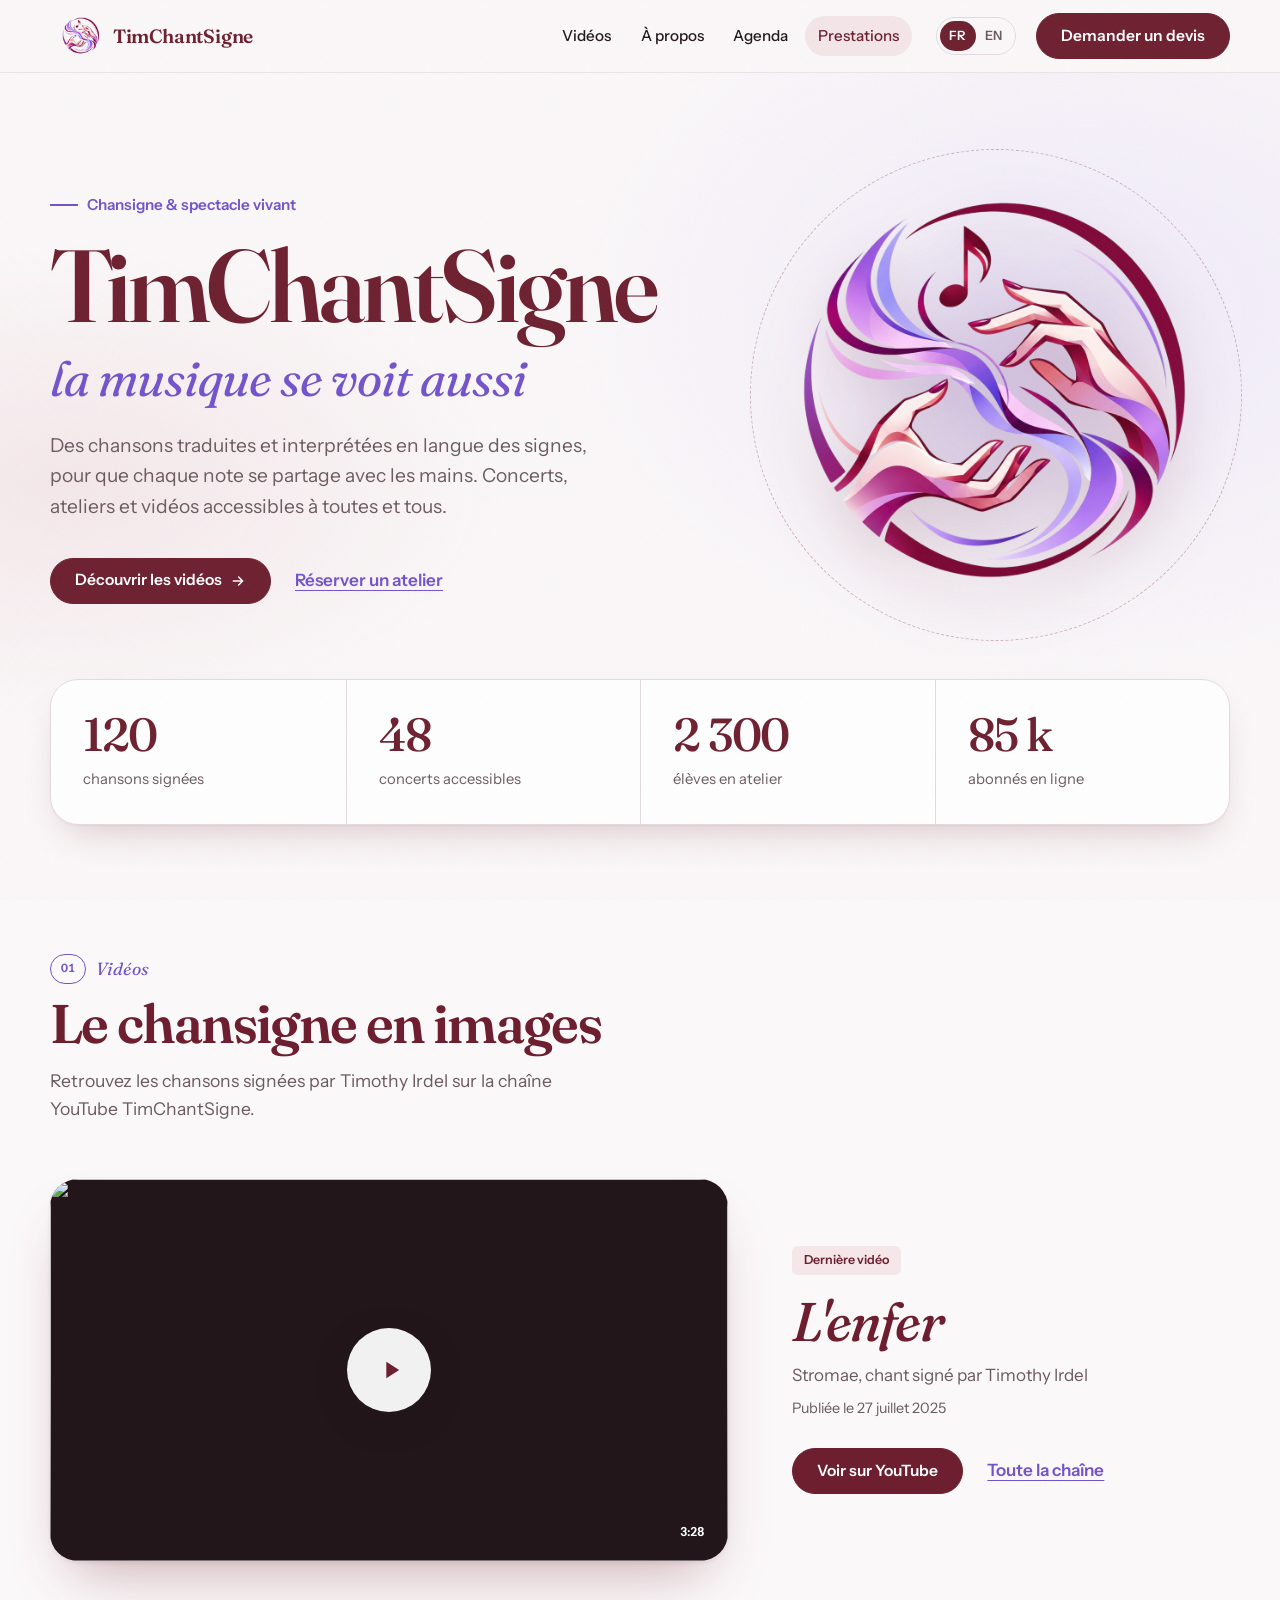
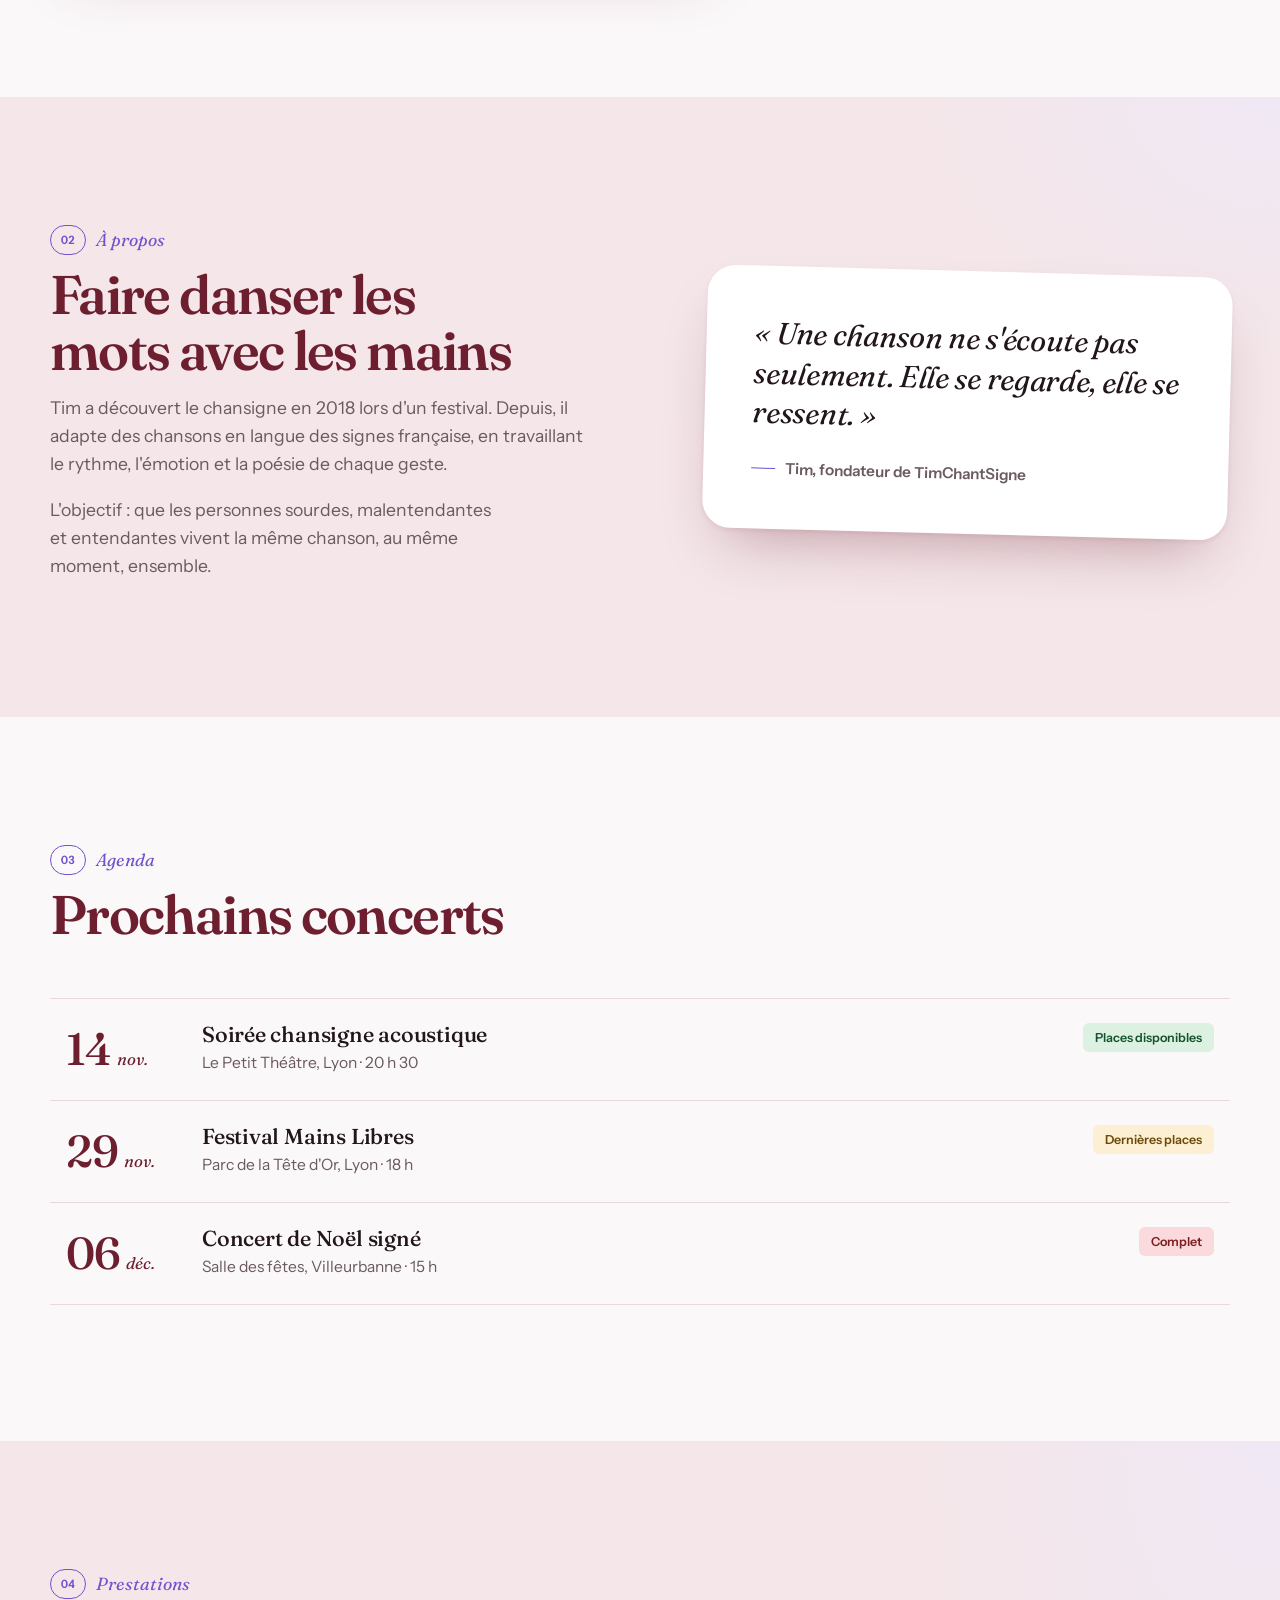
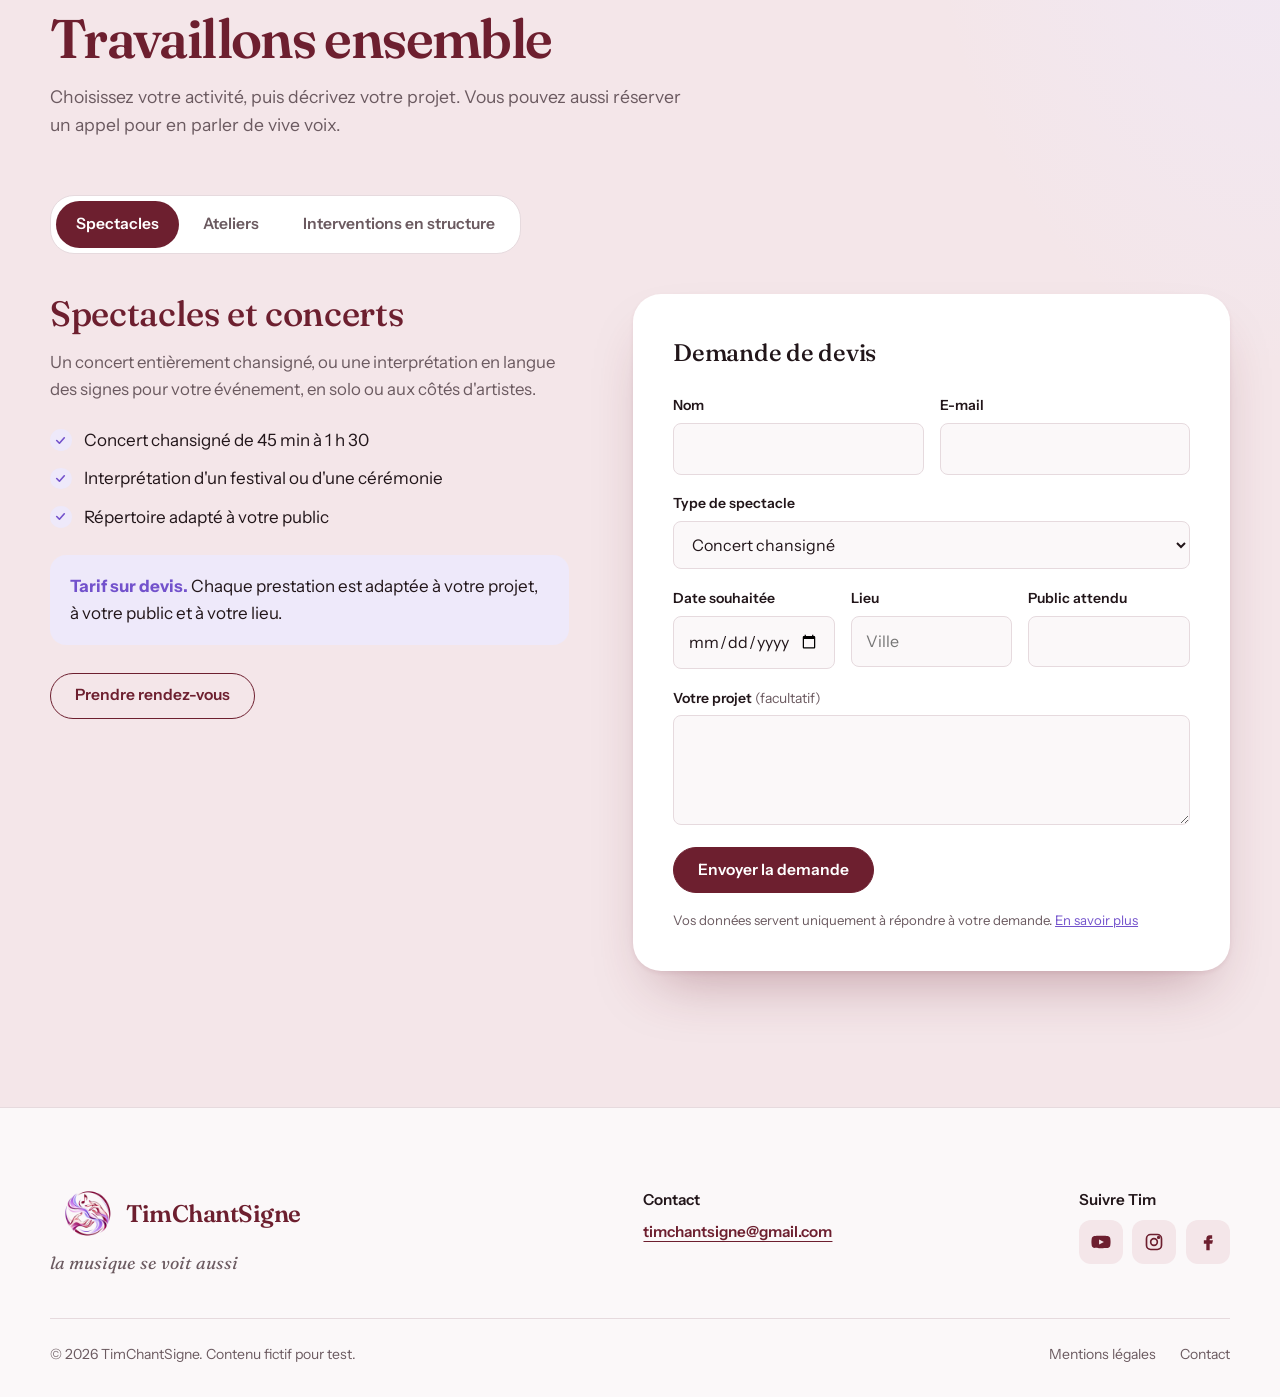
==== commit 4c9d092b: "Refonte du site Une seule palette, celle de la charte, avec un vrai mode sombre. Titres en Fraunces," ====
--- a/index.html
+++ b/index.html
@@ -2,83 +2,129 @@
 <html lang="fr">
 
 <head>
+    <!-- Bonjour à tous et à toutes ceci est une blague car cette personne est mon ami et qu'il aime tout particulierement les pénis
+...............................…………………………._¸„„„„_
+........................…………………….…………...„--~*'¯…….'\
+......................………….…………………… („-~~--„¸_….,/ì'Ì
+................…..….…………………….¸„-^"¯ : : : : :¸-¯"¯/'
+................……………¸„„-^"¯ : : : : : : : '\¸„„,-"
+**¯¯¯'^^~-„„„----~^*'"¯ : : : : : : : : : :¸-"
+.:.„-^" : : : : : : : : : : : : : : : : :„-"
+:.:.:.:.:.:.:.:.: : : : : : : : : : ¸„-^¯
+:.:.:.:.:.:.:.:. : : : : : : : ¸„„-^¯
+:.' : : '\ : : : : : : : ;¸„„-~"
+:.:.:: :"-„""***/*'ì¸'¯
+': : : : :"-„ : : :"\
+:.: : : : :" : : : : \,
+ : : : : : : : : : 'Ì
+: : :, : : : : : :/
+"-„_::::_„-*__„„~"
+    -->
     <meta charset="UTF-8">
     <meta name="viewport" content="width=device-width, initial-scale=1.0">
-    <title>TimChantSigne</title>
+    <title>TimChantSigne | Chansigne, concerts et ateliers en langue des signes</title>
+    <meta name="description"
+        content="TimChantSigne interprète des chansons en langue des signes française : concerts chansignés, ateliers et interventions en structure. Prestations sur devis.">
+    <meta property="og:type" content="website">
+    <meta property="og:title" content="TimChantSigne, la musique se voit aussi">
+    <meta property="og:description"
+        content="Chansons interprétées en langue des signes : concerts, ateliers et vidéos accessibles à toutes et tous.">
+    <meta property="og:image" content="assets/android-chrome-512x512.png">
+    <meta property="og:locale" content="fr_FR">
     <link rel="icon" href="assets/favicon.ico" sizes="48x48">
     <link rel="icon" href="assets/favicon.svg" type="image/svg+xml">
     <link rel="icon" type="image/png" sizes="32x32" href="assets/favicon-32x32.png">
     <link rel="icon" type="image/png" sizes="16x16" href="assets/favicon-16x16.png">
     <link rel="apple-touch-icon" href="assets/apple-touch-icon.png">
     <link rel="manifest" href="assets/site.webmanifest">
-    <meta name="theme-color" content="#6B1A2B">
+    <meta name="theme-color" content="#6D1F2F">
     <link rel="preconnect" href="https://fonts.googleapis.com">
     <link rel="preconnect" href="https://fonts.gstatic.com" crossorigin>
-    <link href="https://fonts.googleapis.com/css2?family=Fraunces:opsz,wght@9..144,500;9..144,700&family=Nunito+Sans:wght@400;600&display=swap" rel="stylesheet">
+    <link
+        href="https://fonts.googleapis.com/css2?family=Fraunces:ital,opsz,wght@0,9..144,400..700;1,9..144,400..700&family=Instrument+Sans:wght@400..700&display=swap"
+        rel="stylesheet">
     <link rel="stylesheet" href="style.css">
 </head>
 
 <body>
+    <a class="saut" href="#contenu">Aller au contenu</a>
+
     <nav class="nav" aria-label="Navigation principale">
         <div class="conteneur">
             <a href="#" class="nav__marque">
-                <img src="assets/logo-transparent.png" alt="">
+                <picture><source srcset="assets/logo-sombre.png" media="(prefers-color-scheme: dark)"><img src="assets/logo-transparent.png" alt=""></picture>
                 TimChantSigne
             </a>
-            <ul class="nav__liens">
+            <ul class="nav__liens" id="menu">
                 <li><a href="#videos">Vidéos</a></li>
                 <li><a href="#apropos">À propos</a></li>
                 <li><a href="#agenda">Agenda</a></li>
                 <li><a href="#prestations">Prestations</a></li>
+                <li><a href="#prestations" class="nav__devis">Demander un devis</a></li>
             </ul>
             <div class="langues" aria-label="Langue">
                 <a href="#" aria-current="true" lang="fr">FR</a>
                 <a href="#" lang="en">EN</a>
             </div>
             <a href="#prestations" class="btn">Demander un devis</a>
+            <button class="nav__menu" type="button" aria-expanded="false" aria-controls="menu"
+                aria-label="Ouvrir le menu"><span></span></button>
         </div>
     </nav>
 
     <header class="banniere">
-        <div class="banniere__logo">
-            <img src="assets/logo-transparent.png" alt="Logo TimChantSigne : deux mains et une note de musique">
-        </div>
-        <div class="banniere__texte">
-            <span class="surtitre">Chansigne &amp; spectacle vivant</span>
-            <h1>TimChantSigne <em>la musique se voit aussi</em></h1>
-            <p class="accroche">
-                Des chansons traduites et interprétées en langue des signes, pour que chaque note
-                se partage avec les mains. Concerts, ateliers et vidéos accessibles à toutes et tous.
-            </p>
-            <div class="actions">
-                <a href="#videos" class="bouton bouton--plein">Découvrir les vidéos</a>
-                <a href="#prestations" class="bouton bouton--contour">Réserver un atelier</a>
+        <div class="conteneur">
+            <div class="banniere__texte">
+                <span class="surtitre">Chansigne &amp; spectacle vivant</span>
+                <h1>TimChantSigne <em>la musique se voit aussi</em></h1>
+                <p class="accroche">
+                    Des chansons traduites et interprétées en langue des signes, pour que chaque note
+                    se partage avec les mains. Concerts, ateliers et vidéos accessibles à toutes et tous.
+                </p>
+                <div class="actions">
+                    <a href="#videos" class="btn">Découvrir les vidéos <svg class="btn__fleche" width="16"
+                            height="16" viewBox="0 0 24 24" fill="none" stroke="currentColor" stroke-width="2.2"
+                            stroke-linecap="round" stroke-linejoin="round" aria-hidden="true">
+                            <path d="M5 12h14M13 6l6 6-6 6" />
+                        </svg></a>
+                    <a href="#prestations" class="lien">Réserver un atelier</a>
+                </div>
+            </div>
+            <div class="banniere__logo">
+                <picture><source srcset="assets/logo-sombre.png" media="(prefers-color-scheme: dark)"><img src="assets/logo-transparent.png" alt="Logo TimChantSigne : deux mains et une note de musique"></picture>
             </div>
         </div>
     </header>
 
-    <main>
+    <main id="contenu">
         <section class="chiffres" aria-label="Chiffres clés">
             <div class="conteneur">
-                <div><strong>120</strong><span>chansons signées</span></div>
-                <div><strong>48</strong><span>concerts accessibles</span></div>
-                <div><strong>2 300</strong><span>élèves en atelier</span></div>
-                <div><strong>85 k</strong><span>abonnés en ligne</span></div>
+                <div class="chiffres__grille">
+                    <div><strong>120</strong><span>chansons signées</span></div>
+                    <div><strong>48</strong><span>concerts accessibles</span></div>
+                    <div><strong>2 300</strong><span>élèves en atelier</span></div>
+                    <div><strong>85 k</strong><span>abonnés en ligne</span></div>
+                </div>
             </div>
         </section>
 
         <section class="section" id="videos">
             <div class="conteneur">
-                <div class="section__tete">
-                    <span class="section__surtitre">Vidéos</span>
+                <div class="section__tete revele">
+                    <span class="section__surtitre"><span class="section__num">01</span>Vidéos</span>
                     <h2>Le chansigne en images</h2>
-                    <p class="texte-2">Retrouvez les chansons signées par Timothy Irdel sur la chaîne YouTube TimChantSigne.</p>
-                </div>
-                <div class="video-vedette">
+                    <p class="texte-2">Retrouvez les chansons signées par Timothy Irdel sur la chaîne YouTube
+                        TimChantSigne.</p>
+                </div>
+                <div class="video-vedette revele">
                     <div class="lecteur">
-                        <a class="lecteur__bouton" href="https://www.youtube.com/watch?v=8i8iwhjDtSA" target="_blank" rel="noopener" aria-label="Voir la vidéo L'enfer de Stromae sur YouTube">
+                        <a class="lecteur__bouton" href="https://www.youtube.com/watch?v=8i8iwhjDtSA" target="_blank"
+                            rel="noopener" aria-label="Voir la vidéo L'enfer de Stromae sur YouTube">
                             <img src="https://i.ytimg.com/vi/8i8iwhjDtSA/maxresdefault.jpg" alt="" loading="lazy">
-                            <span class="lecteur__play"><svg width="28" height="28" viewBox="0 0 24 24" fill="#6D1F2F" aria-hidden="true"><path d="M8 5v14l11-7z"/></svg></span>
+                            <span class="lecteur__play"><svg width="28" height="28" viewBox="0 0 24 24" fill="#6D1F2F"
+                                    aria-hidden="true">
+                                    <path d="M8 5v14l11-7z" />
+                                </svg></span>
                             <span class="vignette__duree">3:28</span>
                         </a>
                     </div>
@@ -88,8 +134,10 @@
                         <p class="texte-2">Stromae, chant signé par Timothy Irdel</p>
                         <p class="carte__meta">Publiée le 27 juillet 2025</p>
                         <div class="video-vedette__actions">
-                            <a href="https://www.youtube.com/watch?v=8i8iwhjDtSA" class="btn" target="_blank" rel="noopener">Voir sur YouTube</a>
-                            <a href="https://www.youtube.com/@TimChantSigne" class="btn btn--contour" target="_blank" rel="noopener">Toute la chaîne</a>
+                            <a href="https://www.youtube.com/watch?v=8i8iwhjDtSA" class="btn" target="_blank"
+                                rel="noopener">Voir sur YouTube</a>
+                            <a href="https://www.youtube.com/@TimChantSigne" class="lien" target="_blank"
+                                rel="noopener">Toute la chaîne</a>
                         </div>
                     </div>
                 </div>
@@ -98,8 +146,8 @@
 
         <section class="section section--teinte" id="apropos">
             <div class="conteneur apropos">
-                <div>
-                    <span class="section__surtitre">À propos</span>
+                <div class="revele">
+                    <span class="section__surtitre"><span class="section__num">02</span>À propos</span>
                     <h2>Faire danser les mots avec les mains</h2>
                     <p class="texte-2">
                         Tim a découvert le chansigne en 2018 lors d'un festival. Depuis, il adapte des
@@ -111,8 +159,9 @@
                         même chanson, au même moment, ensemble.
                     </p>
                 </div>
-                <figure class="citation">
-                    <blockquote>« Une chanson ne s'écoute pas seulement. Elle se regarde, elle se ressent. »</blockquote>
+                <figure class="citation revele">
+                    <blockquote>« Une chanson ne s'écoute pas seulement. Elle se regarde, elle se ressent. »
+                    </blockquote>
                     <figcaption>Tim, fondateur de TimChantSigne</figcaption>
                 </figure>
             </div>
@@ -120,11 +169,11 @@
 
         <section class="section" id="agenda">
             <div class="conteneur">
-                <div class="section__tete">
-                    <span class="section__surtitre">Agenda</span>
+                <div class="section__tete revele">
+                    <span class="section__surtitre"><span class="section__num">03</span>Agenda</span>
                     <h2>Prochains concerts</h2>
                 </div>
-                <ul class="agenda">
+                <ul class="agenda revele">
                     <li>
                         <div class="date"><strong>14</strong><span>nov.</span></div>
                         <div>
@@ -155,27 +204,34 @@
 
         <section class="section section--teinte" id="prestations">
             <div class="conteneur">
-                <div class="section__tete">
-                    <span class="section__surtitre">Prestations</span>
+                <div class="section__tete revele">
+                    <span class="section__surtitre"><span class="section__num">04</span>Prestations</span>
                     <h2>Travaillons ensemble</h2>
-                    <p class="texte-2">Choisissez votre activité, puis décrivez votre projet. Vous pouvez aussi réserver un appel pour en parler de vive voix.</p>
-                </div>
-                <div class="onglets" role="tablist" aria-label="Activités">
-                    <button class="onglet" role="tab" id="onglet-spectacles" aria-controls="panneau-spectacles" aria-selected="true">Spectacles</button>
-                    <button class="onglet" role="tab" id="onglet-ateliers" aria-controls="panneau-ateliers" aria-selected="false" tabindex="-1">Ateliers</button>
-                    <button class="onglet" role="tab" id="onglet-structures" aria-controls="panneau-structures" aria-selected="false" tabindex="-1">Interventions en structure</button>
+                    <p class="texte-2">Choisissez votre activité, puis décrivez votre projet. Vous pouvez aussi réserver
+                        un appel pour en parler de vive voix.</p>
+                </div>
+                <div class="onglets revele" role="tablist" aria-label="Activités">
+                    <button class="onglet" role="tab" id="onglet-spectacles" aria-controls="panneau-spectacles"
+                        aria-selected="true">Spectacles</button>
+                    <button class="onglet" role="tab" id="onglet-ateliers" aria-controls="panneau-ateliers"
+                        aria-selected="false" tabindex="-1">Ateliers</button>
+                    <button class="onglet" role="tab" id="onglet-structures" aria-controls="panneau-structures"
+                        aria-selected="false" tabindex="-1">Interventions en structure</button>
                 </div>
                 <div class="panneau" id="panneau-spectacles" role="tabpanel" aria-labelledby="onglet-spectacles">
                     <div>
                         <h3>Spectacles et concerts</h3>
-                        <p class="texte-2">Un concert entièrement chansigné, ou une interprétation en langue des signes pour votre événement, en solo ou aux côtés d'artistes.</p>
+                        <p class="texte-2">Un concert entièrement chansigné, ou une interprétation en langue des signes
+                            pour votre événement, en solo ou aux côtés d'artistes.</p>
                         <ul class="liste">
-                                <li>Concert chansigné de 45 min à 1 h 30</li>
-                                <li>Interprétation d'un festival ou d'une cérémonie</li>
-                                <li>Répertoire adapté à votre public</li>
+                            <li>Concert chansigné de 45 min à 1 h 30</li>
+                            <li>Interprétation d'un festival ou d'une cérémonie</li>
+                            <li>Répertoire adapté à votre public</li>
                         </ul>
-                        <p class="panneau__tarif"><strong>Tarif sur devis.</strong> Chaque prestation est adaptée à votre projet, à votre public et à votre lieu.</p>
-                        <a href="https://cal.com/" class="btn btn--contour" target="_blank" rel="noopener">Prendre rendez-vous</a>
+                        <p class="panneau__tarif"><strong>Tarif sur devis.</strong> Chaque prestation est adaptée à
+                            votre projet, à votre public et à votre lieu.</p>
+                        <a href="https://cal.com/" class="btn btn--contour" target="_blank" rel="noopener">Prendre
+                            rendez-vous</a>
                     </div>
                     <form class="carte formulaire" data-formulaire>
                         <h4>Demande de devis</h4>
@@ -189,10 +245,10 @@
                         </div>
                         <label class="champ">Type de spectacle
                             <select name="type" required>
-                                        <option>Concert chansigné</option>
-                                        <option>Interprétation d'un événement</option>
-                                        <option>Première partie</option>
-                                        <option>Autre</option>
+                                <option>Concert chansigné</option>
+                                <option>Interprétation d'un événement</option>
+                                <option>Première partie</option>
+                                <option>Autre</option>
                             </select>
                         </label>
                         <div class="formulaire__ligne">
@@ -210,21 +266,26 @@
                             <textarea name="message"></textarea>
                         </label>
                         <button type="submit" class="btn">Envoyer la demande</button>
-                        <p class="formulaire__rgpd">Vos données servent uniquement à répondre à votre demande. <a href="mentions-legales.html#donnees">En savoir plus</a></p>
-                        <p class="formulaire__ok" role="status" hidden>Merci, votre demande est bien envoyée. Réponse sous 48 h.</p>
+                        <p class="formulaire__rgpd">Vos données servent uniquement à répondre à votre demande. <a
+                                href="mentions-legales.html#donnees">En savoir plus</a></p>
+                        <p class="formulaire__ok" role="status" hidden>Merci, votre demande est bien envoyée. Réponse
+                            sous 48 h.</p>
                     </form>
                 </div>
                 <div class="panneau" id="panneau-ateliers" role="tabpanel" aria-labelledby="onglet-ateliers" hidden>
                     <div>
                         <h3>Ateliers de chansigne</h3>
-                        <p class="texte-2">Des ateliers pour découvrir la langue des signes par la musique. Aucun prérequis : on commence par le rythme, les gestes viennent ensuite.</p>
+                        <p class="texte-2">Des ateliers pour découvrir la langue des signes par la musique. Aucun
+                            prérequis : on commence par le rythme, les gestes viennent ensuite.</p>
                         <ul class="liste">
-                                <li>Initiation ponctuelle de 2 h</li>
-                                <li>Cycle sur plusieurs semaines</li>
-                                <li>Stage pendant les vacances</li>
+                            <li>Initiation ponctuelle de 2 h</li>
+                            <li>Cycle sur plusieurs semaines</li>
+                            <li>Stage pendant les vacances</li>
                         </ul>
-                        <p class="panneau__tarif"><strong>Tarif sur devis.</strong> Chaque prestation est adaptée à votre projet, à votre public et à votre lieu.</p>
-                        <a href="https://cal.com/" class="btn btn--contour" target="_blank" rel="noopener">Prendre rendez-vous</a>
+                        <p class="panneau__tarif"><strong>Tarif sur devis.</strong> Chaque prestation est adaptée à
+                            votre projet, à votre public et à votre lieu.</p>
+                        <a href="https://cal.com/" class="btn btn--contour" target="_blank" rel="noopener">Prendre
+                            rendez-vous</a>
                     </div>
                     <form class="carte formulaire" data-formulaire>
                         <h4>Demande de devis</h4>
@@ -238,10 +299,10 @@
                         </div>
                         <label class="champ">Type d'atelier
                             <select name="type" required>
-                                        <option>Initiation</option>
-                                        <option>Cycle</option>
-                                        <option>Stage</option>
-                                        <option>Autre</option>
+                                <option>Initiation</option>
+                                <option>Cycle</option>
+                                <option>Stage</option>
+                                <option>Autre</option>
                             </select>
                         </label>
                         <div class="formulaire__ligne">
@@ -259,21 +320,26 @@
                             <textarea name="message"></textarea>
                         </label>
                         <button type="submit" class="btn">Envoyer la demande</button>
-                        <p class="formulaire__rgpd">Vos données servent uniquement à répondre à votre demande. <a href="mentions-legales.html#donnees">En savoir plus</a></p>
-                        <p class="formulaire__ok" role="status" hidden>Merci, votre demande est bien envoyée. Réponse sous 48 h.</p>
+                        <p class="formulaire__rgpd">Vos données servent uniquement à répondre à votre demande. <a
+                                href="mentions-legales.html#donnees">En savoir plus</a></p>
+                        <p class="formulaire__ok" role="status" hidden>Merci, votre demande est bien envoyée. Réponse
+                            sous 48 h.</p>
                     </form>
                 </div>
                 <div class="panneau" id="panneau-structures" role="tabpanel" aria-labelledby="onglet-structures" hidden>
                     <div>
                         <h3>Écoles, mairies et entreprises</h3>
-                        <p class="texte-2">Des interventions sur site pour sensibiliser à la surdité et à la culture sourde, avec un programme construit avec vous.</p>
+                        <p class="texte-2">Des interventions sur site pour sensibiliser à la surdité et à la culture
+                            sourde, avec un programme construit avec vous.</p>
                         <ul class="liste">
-                                <li>Écoles, collèges et centres de loisirs</li>
-                                <li>Mairies et médiathèques</li>
-                                <li>Entreprises et associations</li>
+                            <li>Écoles, collèges et centres de loisirs</li>
+                            <li>Mairies et médiathèques</li>
+                            <li>Entreprises et associations</li>
                         </ul>
-                        <p class="panneau__tarif"><strong>Tarif sur devis.</strong> Chaque prestation est adaptée à votre projet, à votre public et à votre lieu.</p>
-                        <a href="https://cal.com/" class="btn btn--contour" target="_blank" rel="noopener">Prendre rendez-vous</a>
+                        <p class="panneau__tarif"><strong>Tarif sur devis.</strong> Chaque prestation est adaptée à
+                            votre projet, à votre public et à votre lieu.</p>
+                        <a href="https://cal.com/" class="btn btn--contour" target="_blank" rel="noopener">Prendre
+                            rendez-vous</a>
                     </div>
                     <form class="carte formulaire" data-formulaire>
                         <h4>Demande de devis</h4>
@@ -287,11 +353,11 @@
                         </div>
                         <label class="champ">Type de structure
                             <select name="type" required>
-                                        <option>École ou établissement scolaire</option>
-                                        <option>Mairie ou collectivité</option>
-                                        <option>Entreprise</option>
-                                        <option>Association</option>
-                                        <option>Autre</option>
+                                <option>École ou établissement scolaire</option>
+                                <option>Mairie ou collectivité</option>
+                                <option>Entreprise</option>
+                                <option>Association</option>
+                                <option>Autre</option>
                             </select>
                         </label>
                         <div class="formulaire__ligne">
@@ -309,8 +375,10 @@
                             <textarea name="message"></textarea>
                         </label>
                         <button type="submit" class="btn">Envoyer la demande</button>
-                        <p class="formulaire__rgpd">Vos données servent uniquement à répondre à votre demande. <a href="mentions-legales.html#donnees">En savoir plus</a></p>
-                        <p class="formulaire__ok" role="status" hidden>Merci, votre demande est bien envoyée. Réponse sous 48 h.</p>
+                        <p class="formulaire__rgpd">Vos données servent uniquement à répondre à votre demande. <a
+                                href="mentions-legales.html#donnees">En savoir plus</a></p>
+                        <p class="formulaire__ok" role="status" hidden>Merci, votre demande est bien envoyée. Réponse
+                            sous 48 h.</p>
                     </form>
                 </div>
             </div>
@@ -325,16 +393,25 @@
                 </div>
                 <div class="grille">
                     <figure class="carte temoin">
-                        <p>« Pour la première fois, j'ai vécu un concert en même temps que mes amis entendants. Un moment inoubliable. »</p>
-                        <footer><span class="avatar">C</span><div>Camille<span>spectatrice sourde</span></div></footer>
+                        <p>« Pour la première fois, j'ai vécu un concert en même temps que mes amis entendants. Un
+                            moment inoubliable. »</p>
+                        <footer><span class="avatar">C</span>
+                            <div>Camille<span>spectatrice sourde</span></div>
+                        </footer>
                     </figure>
                     <figure class="carte temoin">
-                        <p>« L'atelier a transformé ma façon d'écouter la musique. Je ne m'attendais pas à autant d'émotion. »</p>
-                        <footer><span class="avatar">S</span><div>Samir<span>élève du cycle trimestriel</span></div></footer>
+                        <p>« L'atelier a transformé ma façon d'écouter la musique. Je ne m'attendais pas à autant
+                            d'émotion. »</p>
+                        <footer><span class="avatar">S</span>
+                            <div>Samir<span>élève du cycle trimestriel</span></div>
+                        </footer>
                     </figure>
                     <figure class="carte temoin">
-                        <p>« Une intervention bienveillante et joyeuse. Nos élèves en parlent encore des semaines après. »</p>
-                        <footer><span class="avatar">L</span><div>Léa<span>professeure des écoles</span></div></footer>
+                        <p>« Une intervention bienveillante et joyeuse. Nos élèves en parlent encore des semaines après.
+                            »</p>
+                        <footer><span class="avatar">L</span>
+                            <div>Léa<span>professeure des écoles</span></div>
+                        </footer>
                     </figure>
                 </div>
             </div>
@@ -345,7 +422,8 @@
             <div class="conteneur">
                 <div class="newsletter">
                     <h2>Ne ratez aucune <em>chanson</em></h2>
-                    <p>Une lettre par mois avec les nouvelles vidéos, les dates de concert et les ouvertures d'ateliers.</p>
+                    <p>Une lettre par mois avec les nouvelles vidéos, les dates de concert et les ouvertures d'ateliers.
+                    </p>
                     <form onsubmit="event.preventDefault()">
                         <input type="email" placeholder="Votre adresse e-mail" aria-label="Adresse e-mail">
                         <button type="submit" class="btn">Je m'inscris</button>
@@ -357,24 +435,53 @@
 
     <footer class="pied">
         <div class="conteneur">
-            <div>
+            <div class="pied__haut">
+                <div>
+                    <a href="#" class="pied__marque">
+                        <picture><source srcset="assets/logo-sombre.png" media="(prefers-color-scheme: dark)"><img src="assets/logo-transparent.png" alt=""></picture>
+                        TimChantSigne
+                    </a>
+                    <p class="pied__devise">la musique se voit aussi</p>
+                </div>
+                <div>
+                    <p class="pied__titre">Contact</p>
+                    <a class="pied__mail" href="mailto:timchantsigne@gmail.com">timchantsigne@gmail.com</a>
+                </div>
+                <div>
+                    <p class="pied__titre">Suivre Tim</p>
+                    <div class="reseaux">
+                        <a href="https://www.youtube.com/@TimChantSigne" aria-label="YouTube" target="_blank"
+                            rel="noopener"><svg width="20" height="20" viewBox="0 0 24 24" fill="currentColor"
+                                aria-hidden="true">
+                                <path
+                                    d="M23 7.2a3 3 0 0 0-2.1-2.1C19 4.6 12 4.6 12 4.6s-7 0-8.9.5A3 3 0 0 0 1 7.2 31 31 0 0 0 .5 12 31 31 0 0 0 1 16.8a3 3 0 0 0 2.1 2.1c1.9.5 8.9.5 8.9.5s7 0 8.9-.5a3 3 0 0 0 2.1-2.1 31 31 0 0 0 .5-4.8 31 31 0 0 0-.5-4.8zM9.7 15.1V8.9l5.8 3.1-5.8 3.1z" />
+                            </svg></a>
+                        <a href="https://www.instagram.com/timchantsigne/" aria-label="Instagram" target="_blank"
+                            rel="noopener"><svg width="20" height="20" viewBox="0 0 24 24" fill="none"
+                                stroke="currentColor" stroke-width="2" aria-hidden="true">
+                                <rect x="3" y="3" width="18" height="18" rx="5" />
+                                <circle cx="12" cy="12" r="4" />
+                                <circle cx="17.5" cy="6.5" r="1" fill="currentColor" />
+                            </svg></a>
+                        <a href="https://www.facebook.com/profile.php?id=61595219916062" aria-label="Facebook"
+                            target="_blank" rel="noopener"><svg width="20" height="20" viewBox="0 0 24 24"
+                                fill="currentColor" aria-hidden="true">
+                                <path d="M14 8h3V4h-3c-2.8 0-4 1.8-4 4.3V10H7v4h3v8h4v-8h3l1-4h-4V8.6c0-.4.3-.6.6-.6z" />
+                            </svg></a>
+                    </div>
+                </div>
+            </div>
+            <div class="pied__bas">
                 <p>© 2026 TimChantSigne. Contenu fictif pour test.</p>
-                <p><a class="pied__mail" href="mailto:timchantsigne@gmail.com" style="margin:0">timchantsigne@gmail.com</a></p>
-            </div>
-            <div class="reseaux">
-                <a href="https://www.youtube.com/@TimChantSigne" aria-label="YouTube" target="_blank" rel="noopener"><svg width="18" height="18" viewBox="0 0 24 24" fill="currentColor" aria-hidden="true"><path d="M23 7.2a3 3 0 0 0-2.1-2.1C19 4.6 12 4.6 12 4.6s-7 0-8.9.5A3 3 0 0 0 1 7.2 31 31 0 0 0 .5 12 31 31 0 0 0 1 16.8a3 3 0 0 0 2.1 2.1c1.9.5 8.9.5 8.9.5s7 0 8.9-.5a3 3 0 0 0 2.1-2.1 31 31 0 0 0 .5-4.8 31 31 0 0 0-.5-4.8zM9.7 15.1V8.9l5.8 3.1-5.8 3.1z"/></svg></a>
-                <a href="#" aria-label="Instagram"><svg width="18" height="18" viewBox="0 0 24 24" fill="none" stroke="currentColor" stroke-width="2" aria-hidden="true"><rect x="3" y="3" width="18" height="18" rx="5"/><circle cx="12" cy="12" r="4"/><circle cx="17.5" cy="6.5" r="1" fill="currentColor"/></svg></a>
-                <a href="#" aria-label="Facebook"><svg width="18" height="18" viewBox="0 0 24 24" fill="currentColor" aria-hidden="true"><path d="M14 8h3V4h-3c-2.8 0-4 1.8-4 4.3V10H7v4h3v8h4v-8h3l1-4h-4V8.6c0-.4.3-.6.6-.6z"/></svg></a>
-            </div>
-            <nav aria-label="Liens secondaires">
-                <a href="mentions-legales.html">Mentions légales</a>
-                <a href="#">Accessibilité</a>
-                <a href="#prestations">Contact</a>
-            </nav>
+                <nav aria-label="Liens secondaires">
+                    <a href="mentions-legales.html">Mentions légales</a>
+                    <a href="#prestations">Contact</a>
+                </nav>
+            </div>
         </div>
     </footer>
 
     <script src="script.js"></script>
 </body>
 
-</html>
+</html>
--- a/style.css
+++ b/style.css
@@ -1,433 +1,589 @@
+/* ===== Charte graphique ===== */
 :root {
-    --bordeaux: #6B1A2B;
-    --bordeaux-clair: #8E2446;
-    --lavande: #9B7FE0;
-    --lavande-pale: #EEE7FB;
-    --creme: #FFFBF8;
-    --texte: #2B1A20;
-}
-
-* { box-sizing: border-box; margin: 0; padding: 0; }
-
-body {
-    font-family: "Nunito Sans", system-ui, sans-serif;
-    color: var(--texte);
-    background: var(--creme);
-}
-
-.banniere {
-    position: relative;
-    overflow: hidden;
-    display: flex;
-    align-items: center;
-    gap: clamp(1.5rem, 5vw, 4rem);
-    padding: clamp(2rem, 6vw, 5rem) clamp(1rem, 8vw, 7rem);
-    background:
-        radial-gradient(circle at 15% 50%, #fff 0%, transparent 45%),
-        linear-gradient(120deg, var(--creme) 0%, var(--lavande-pale) 60%, #F6E3EA 100%);
-    border-bottom: 4px solid var(--bordeaux);
-}
-
-.banniere::after {
-    content: "";
-    position: absolute;
-    right: -120px;
-    bottom: -160px;
-    width: 420px;
-    height: 420px;
-    border-radius: 50%;
-    border: 3px solid var(--bordeaux);
-    opacity: .12;
-}
-
-.banniere__logo {
-    flex-shrink: 0;
-    width: clamp(200px, 32vw, 400px);
-    aspect-ratio: 1;
-}
-
-.banniere__logo img {
-    width: 100%;
-    height: 100%;
-    object-fit: contain;
-    filter: drop-shadow(0 10px 24px rgba(107, 26, 43, .15));
-}
-
-.banniere__texte { position: relative; z-index: 1; max-width: 640px; }
-
-.surtitre {
-    display: inline-block;
-    font-size: .85rem;
-    font-weight: 600;
-    letter-spacing: .12em;
-    text-transform: uppercase;
-    color: var(--lavande);
-    margin-bottom: .75rem;
-}
-
-h1 {
-    font-family: "Fraunces", Georgia, serif;
-    font-weight: 700;
-    font-size: clamp(2.2rem, 5vw, 3.8rem);
-    line-height: 1.05;
-    color: var(--bordeaux);
-    margin-bottom: 1rem;
-}
-
-h1 em { font-style: italic; font-weight: 500; color: var(--bordeaux-clair); }
-
-.accroche {
-    font-size: clamp(1rem, 1.6vw, 1.2rem);
-    line-height: 1.6;
-    margin-bottom: 1.75rem;
-}
-
-.actions { display: flex; flex-wrap: wrap; gap: .75rem; }
-
-.bouton {
-    display: inline-block;
-    padding: .8rem 1.6rem;
-    border-radius: 999px;
-    font-weight: 600;
-    text-decoration: none;
-    transition: transform .15s ease, box-shadow .15s ease;
-}
-
-.bouton:hover { transform: translateY(-2px); }
-
-.bouton--plein {
-    background: var(--bordeaux);
-    color: #fff;
-    box-shadow: 0 6px 18px rgba(107, 26, 43, .3);
-}
-
-.bouton--contour {
-    border: 2px solid var(--bordeaux);
-    color: var(--bordeaux);
-}
-
-@media (max-width: 720px) {
-    .banniere { flex-direction: column; text-align: center; }
-    .actions { justify-content: center; }
-}
-
-/* ===== Reste de la page : couleurs de la charte ===== */
-:root {
-    --c-bordeaux: #6D1F2F;
-    --c-violet: #7352CC;
-    --c-encre: #22161A;
-    --c-texte-2: #6B5A60;
-    --c-bordure: #E6DADE;
-    --c-papier: #FBF8F9;
-    --c-carte: #FFFFFF;
-    --c-rose: #F4E6E9;
-    --c-lilas: #EEE9FA;
-    --c-sur-bordeaux: #FFFFFF;
+    --bordeaux: #6D1F2F;
+    --violet: #7352CC;
+    --encre: #22161A;
+    --texte-2: #6B5A60;
+    --bordure: #E6DADE;
+    --papier: #FBF8F9;
+    --carte: #FFFFFF;
+    --rose: #F4E6E9;
+    --lilas: #EEE9FA;
+    --lilas-clair: #C9B8FF;
+    --sur-bordeaux: #FFFFFF;
     --ok-fond: #DDF1E3; --ok-texte: #14532D;
     --warn-fond: #FCEFD3; --warn-texte: #6B4A07;
     --err-fond: #FADADD; --err-texte: #7F1D1D;
+
+    --ombre: 0 1px 2px rgb(109 31 47 / .06), 0 18px 40px -18px rgb(109 31 47 / .28);
+    --ombre-forte: 0 2px 4px rgb(109 31 47 / .08), 0 30px 60px -24px rgb(109 31 47 / .38);
+    --grain-opacite: .05;
+
+    --serif: "Fraunces", Georgia, serif;
+    --sans: "Instrument Sans", system-ui, sans-serif;
+
+    --rayon-s: 8px;
+    --rayon: 16px;
+    --rayon-l: 28px;
+    --transition: .25s cubic-bezier(.2, .7, .2, 1);
+
+    --z-nav: 10;
+    --z-grain: 20;
+    --z-saut: 30;
+    color-scheme: light;
 }
 
 @media (prefers-color-scheme: dark) {
     :root {
-        --c-bordeaux: #E08D9C;
-        --c-violet: #AE9BF2;
-        --c-encre: #F3EBEE;
-        --c-texte-2: #B7A6AC;
-        --c-bordure: #3A2B31;
-        --c-papier: #170F12;
-        --c-carte: #211619;
-        --c-rose: #3A1A21;
-        --c-lilas: #2A2142;
-        --c-sur-bordeaux: #170F12;
-        color-scheme: dark;
+        --bordeaux: #E08D9C;
+        --violet: #AE9BF2;
+        --encre: #F3EBEE;
+        --texte-2: #B7A6AC;
+        --bordure: #3A2B31;
+        --papier: #170F12;
+        --carte: #211619;
+        --rose: #3A1A21;
+        --lilas: #2A2142;
+        --sur-bordeaux: #170F12;
         --ok-fond: #14532D; --ok-texte: #DDF1E3;
         --warn-fond: #6B4A07; --warn-texte: #FCEFD3;
         --err-fond: #7F1D1D; --err-texte: #FADADD;
+        --ombre: 0 1px 2px rgb(0 0 0 / .3), 0 18px 40px -18px rgb(0 0 0 / .6);
+        --ombre-forte: 0 2px 4px rgb(0 0 0 / .3), 0 30px 60px -24px rgb(0 0 0 / .7);
+        --grain-opacite: .035;
+        color-scheme: dark;
     }
-}
-
-@media (prefers-color-scheme: dark) {
-    .nav__marque img { background: #FBF8F9; border-radius: 50%; padding: 3px; }
-}
-
-body { background: var(--c-papier); color: var(--c-encre); }
-.banniere { color: var(--texte); }
-
-.conteneur { width: min(1120px, 100% - 2rem); margin-inline: auto; }
-.section { padding: clamp(3rem, 8vw, 5.5rem) 0; }
-.section--teinte { background: var(--c-rose); }
-
-.section__tete { max-width: 640px; margin-bottom: 2.5rem; }
+    /* Logo sombre (assets/logo-sombre.png) chargé via <picture> */
+    .banniere__logo::after { inset: 8%; filter: blur(40px); background: radial-gradient(circle, rgb(174 155 242 / .22), transparent 70%); }
+    .banniere__logo img { filter: none; }
+}
+
+/* ===== Base ===== */
+*, *::before, *::after { box-sizing: border-box; margin: 0; padding: 0; }
+
+html { scroll-behavior: smooth; scroll-padding-top: 88px; }
+
+body {
+    font-family: var(--sans);
+    font-size: 1.0625rem;
+    line-height: 1.6;
+    color: var(--encre);
+    background: var(--papier);
+    -webkit-font-smoothing: antialiased;
+}
+
+/* Grain discret sur toute la page */
+body::after {
+    content: "";
+    position: fixed;
+    inset: 0;
+    z-index: var(--z-grain);
+    pointer-events: none;
+    opacity: var(--grain-opacite);
+    background-image: url("data:image/svg+xml,%3Csvg xmlns='http://www.w3.org/2000/svg' width='160' height='160'%3E%3Cfilter id='g'%3E%3CfeTurbulence type='fractalNoise' baseFrequency='.9' numOctaves='3' stitchTiles='stitch'/%3E%3C/filter%3E%3Crect width='100%25' height='100%25' filter='url(%23g)'/%3E%3C/svg%3E");
+}
+
+img { display: block; max-width: 100%; }
+picture { display: contents; }
+a { color: inherit; }
+h1, h2, h3, h4 { text-wrap: balance; }
+p { text-wrap: pretty; }
+
+:focus-visible { outline: 3px solid var(--violet); outline-offset: 3px; border-radius: 4px; }
+
+.saut {
+    position: fixed; top: .75rem; left: .75rem; z-index: var(--z-saut);
+    padding: .6rem 1rem; border-radius: var(--rayon-s);
+    background: var(--bordeaux); color: var(--sur-bordeaux); font-weight: 600; text-decoration: none;
+    transform: translateY(-200%); transition: transform var(--transition);
+}
+.saut:focus { transform: none; }
+
+.conteneur { width: min(1180px, 100% - 2.5rem); margin-inline: auto; }
+.texte-2 { color: var(--texte-2); }
+
+/* ===== Boutons ===== */
+.btn {
+    display: inline-flex; align-items: center; justify-content: center; gap: .5rem;
+    padding: .8rem 1.5rem; border-radius: 999px;
+    font: inherit; font-size: .975rem; font-weight: 600; line-height: 1.2;
+    text-decoration: none; white-space: nowrap; cursor: pointer;
+    border: 1.5px solid var(--bordeaux); background: var(--bordeaux); color: var(--sur-bordeaux);
+    transition: background-color var(--transition), border-color var(--transition), color var(--transition), transform var(--transition), box-shadow var(--transition);
+}
+.btn:hover {
+    background: color-mix(in srgb, var(--bordeaux) 82%, var(--encre));
+    border-color: color-mix(in srgb, var(--bordeaux) 82%, var(--encre));
+    transform: translateY(-2px);
+    box-shadow: var(--ombre);
+}
+.btn:active { transform: translateY(0) scale(.98); box-shadow: none; }
+.btn--contour { background: transparent; color: var(--bordeaux); }
+.btn--contour:hover { background: var(--rose); border-color: var(--bordeaux); color: var(--bordeaux); }
+.btn__fleche { transition: transform var(--transition); }
+.btn:hover .btn__fleche { transform: translateX(3px); }
+
+.lien {
+    color: var(--violet); font-weight: 600; text-decoration: underline;
+    text-decoration-thickness: 1px; text-underline-offset: .25em;
+    transition: text-decoration-thickness var(--transition);
+}
+.lien:hover { text-decoration-thickness: 2px; }
+
+/* ===== Navigation ===== */
+.nav {
+    position: sticky; top: 0; z-index: var(--z-nav);
+    background: color-mix(in srgb, var(--papier) 82%, transparent);
+    backdrop-filter: blur(14px) saturate(1.4);
+    -webkit-backdrop-filter: blur(14px) saturate(1.4);
+    border-bottom: 1px solid color-mix(in srgb, var(--bordure) 70%, transparent);
+}
+.nav .conteneur { display: flex; align-items: center; gap: 1.25rem; height: 72px; }
+.nav__marque {
+    display: flex; align-items: center; gap: .65rem; margin-right: auto;
+    font-family: var(--serif); font-weight: 600; font-size: 1.2rem; letter-spacing: -.01em;
+    color: var(--bordeaux); text-decoration: none;
+}
+.nav__marque img { width: 42px; height: 42px; transition: transform .6s cubic-bezier(.2, .7, .2, 1); }
+.nav__marque:hover img { transform: rotate(-12deg); }
+.nav__liens { display: flex; gap: .25rem; list-style: none; }
+.nav__liens a {
+    display: block; padding: .5rem .8rem; border-radius: 999px;
+    color: var(--encre); text-decoration: none; font-weight: 500; font-size: .95rem;
+    transition: background-color var(--transition), color var(--transition);
+}
+.nav__liens a:hover { background: var(--rose); color: var(--bordeaux); }
+.nav__liens a[aria-current="true"] { color: var(--bordeaux); background: var(--rose); }
+.nav__liens .nav__devis { display: none; }
+
+.nav__menu {
+    display: none; width: 44px; height: 44px; border-radius: 50%;
+    border: 1px solid var(--bordure); background: var(--carte); color: var(--encre);
+    cursor: pointer; place-items: center;
+}
+.nav__menu span, .nav__menu span::before, .nav__menu span::after {
+    display: block; width: 18px; height: 1.5px; background: currentColor; border-radius: 2px;
+    transition: transform var(--transition), background-color var(--transition);
+}
+.nav__menu span { position: relative; }
+.nav__menu span::before, .nav__menu span::after { content: ""; position: absolute; left: 0; }
+.nav__menu span::before { transform: translateY(-6px); }
+.nav__menu span::after { transform: translateY(6px); }
+.nav__menu[aria-expanded="true"] span { background: transparent; }
+.nav__menu[aria-expanded="true"] span::before { transform: rotate(45deg); }
+.nav__menu[aria-expanded="true"] span::after { transform: rotate(-45deg); }
+
+/* Langues */
+.langues {
+    display: flex; padding: 3px; border-radius: 999px;
+    border: 1px solid var(--bordure); font-size: .8rem; font-weight: 600;
+}
+.langues a {
+    padding: .3rem .6rem; border-radius: 999px; color: var(--texte-2); text-decoration: none;
+    transition: background-color var(--transition), color var(--transition);
+}
+.langues a:hover { color: var(--bordeaux); }
+.langues a[aria-current="true"] { background: var(--bordeaux); color: var(--sur-bordeaux); }
+
+/* ===== Bannière ===== */
+.banniere {
+    position: relative; overflow: hidden;
+    padding: clamp(3rem, 8vw, 6.5rem) 0 clamp(6rem, 12vw, 9rem);
+    background:
+        radial-gradient(60% 80% at 85% 35%, color-mix(in srgb, var(--lilas) 90%, transparent), transparent 70%),
+        radial-gradient(50% 50% at 5% 60%, color-mix(in srgb, var(--rose) 90%, transparent), transparent 70%),
+        var(--papier);
+}
+.banniere .conteneur {
+    display: grid; grid-template-columns: 1.15fr .85fr; align-items: center;
+    gap: clamp(2rem, 6vw, 5rem);
+}
+
+.surtitre {
+    display: inline-flex; align-items: center; gap: .6rem;
+    font-size: .95rem; font-weight: 600; color: var(--violet); margin-bottom: 1.25rem;
+}
+.surtitre::before { content: ""; width: 28px; height: 1.5px; background: currentColor; }
+
+h1 {
+    font-family: var(--serif); font-weight: 600; font-optical-sizing: auto;
+    font-size: clamp(3rem, 8.2vw, 6.4rem); line-height: .95; letter-spacing: -.035em;
+    color: var(--bordeaux); margin-bottom: 1.5rem;
+}
+h1 em {
+    display: block; margin-top: .35em;
+    font-style: italic; font-weight: 400; letter-spacing: -.02em;
+    font-size: .48em; line-height: 1.1; color: var(--violet);
+}
+
+.accroche { font-size: clamp(1.05rem, 1.5vw, 1.2rem); color: var(--texte-2); max-width: 34rem; margin-bottom: 2.25rem; }
+.actions { display: flex; flex-wrap: wrap; align-items: center; gap: .75rem 1.5rem; }
+
+.banniere__logo { position: relative; justify-self: center; width: min(100%, 440px); aspect-ratio: 1; }
+.banniere__logo::before {
+    content: ""; position: absolute; inset: -6%;
+    border-radius: 50%; border: 1.5px dashed color-mix(in srgb, var(--bordeaux) 30%, transparent);
+    animation: tourne 80s linear infinite;
+}
+.banniere__logo::after {
+    content: ""; position: absolute; inset: 12%; z-index: 0; border-radius: 50%;
+    background: radial-gradient(circle, color-mix(in srgb, var(--violet) 22%, transparent), transparent 70%);
+    filter: blur(30px);
+}
+.banniere__logo img {
+    position: relative; z-index: 1; width: 100%; height: 100%; object-fit: contain;
+    filter: drop-shadow(0 20px 30px rgb(109 31 47 / .2));
+    animation: flotte 7s ease-in-out infinite;
+}
+
+/* Entrée de la bannière */
+.banniere__texte > * { animation: monte .9s cubic-bezier(.2, .7, .2, 1) both; }
+.banniere__texte > :nth-child(2) { animation-delay: .08s; }
+.banniere__texte > :nth-child(3) { animation-delay: .16s; }
+.banniere__texte > :nth-child(4) { animation-delay: .24s; }
+.banniere__logo { animation: apparait 1.2s .2s cubic-bezier(.2, .7, .2, 1) both; }
+
+@keyframes monte { from { opacity: 0; transform: translateY(18px); } }
+@keyframes apparait { from { opacity: 0; transform: scale(.92) rotate(-6deg); } }
+@keyframes flotte { 50% { transform: translateY(-10px) rotate(1.5deg); } }
+@keyframes tourne { to { transform: rotate(360deg); } }
+
+/* ===== Chiffres ===== */
+.chiffres { position: relative; z-index: 1; margin-top: clamp(-5rem, -8vw, -3.5rem); }
+.chiffres__grille {
+    display: grid; grid-template-columns: repeat(4, 1fr);
+    background: var(--carte); border: 1px solid var(--bordure); border-radius: var(--rayon-l);
+    box-shadow: var(--ombre);
+}
+.chiffres__grille > div { padding: clamp(1.25rem, 3vw, 2rem) clamp(1rem, 2.5vw, 2rem); }
+.chiffres__grille > div + div { border-left: 1px solid var(--bordure); }
+.chiffres strong {
+    display: block; font-family: var(--serif); font-weight: 500;
+    font-size: clamp(2rem, 4vw, 2.9rem); line-height: 1; letter-spacing: -.03em;
+    font-variant-numeric: tabular-nums lining-nums; color: var(--bordeaux); margin-bottom: .4rem;
+}
+.chiffres span { font-size: .925rem; color: var(--texte-2); }
+
+/* ===== Sections ===== */
+.section { padding: clamp(4.5rem, 10vw, 8rem) 0 clamp(5rem, 11vw, 8.5rem); }
+.section--teinte {
+    background:
+        radial-gradient(40% 60% at 100% 0%, color-mix(in srgb, var(--lilas) 70%, transparent), transparent 70%),
+        var(--rose);
+}
+
+.section__tete { max-width: 40rem; margin-bottom: clamp(2.5rem, 5vw, 3.5rem); }
 .section__surtitre {
-    font-size: .8rem; font-weight: 600; letter-spacing: .12em;
-    text-transform: uppercase; color: var(--c-violet);
+    display: inline-flex; align-items: center; gap: .6rem;
+    font-family: var(--serif); font-style: italic; font-size: 1.1rem; color: var(--violet);
+}
+.section__num {
+    font-family: var(--sans); font-style: normal; font-size: .72rem; font-weight: 600;
+    font-variant-numeric: tabular-nums; letter-spacing: .04em;
+    padding: .3rem .6rem; border-radius: 999px; border: 1px solid currentColor;
 }
 .section h2 {
-    font-family: "Fraunces", Georgia, serif; font-weight: 700;
-    font-size: clamp(1.8rem, 4vw, 2.6rem); line-height: 1.15;
-    color: var(--c-bordeaux); margin: .4rem 0 .8rem;
-}
-.section h3 { font-family: "Fraunces", Georgia, serif; font-weight: 500; font-size: 1.25rem; }
-.texte-2 { color: var(--c-texte-2); line-height: 1.6; }
-
-/* Navigation */
-.nav {
-    position: sticky; top: 0; z-index: 10;
-    background: color-mix(in srgb, var(--c-papier) 88%, transparent);
-    backdrop-filter: blur(10px);
-    border-bottom: 1px solid var(--c-bordure);
-}
-.nav .conteneur { display: flex; align-items: center; gap: 1.5rem; height: 64px; }
-.nav__marque {
-    display: flex; align-items: center; gap: .6rem; margin-right: auto;
-    font-family: "Fraunces", Georgia, serif; font-weight: 700; font-size: 1.15rem;
-    color: var(--c-bordeaux); text-decoration: none;
-}
-.nav__marque img { width: 40px; height: 40px; }
-.nav__liens { display: flex; gap: 1.5rem; list-style: none; }
-.nav__liens a { color: var(--c-encre); text-decoration: none; font-weight: 600; font-size: .95rem; }
-.nav__liens a:hover { color: var(--c-violet); }
-
-.btn {
-    display: inline-block; padding: .7rem 1.4rem; border-radius: 999px;
-    font: inherit; font-weight: 600; text-decoration: none; cursor: pointer; white-space: nowrap;
-    border: 2px solid var(--c-bordeaux); background: var(--c-bordeaux); color: var(--c-sur-bordeaux);
-    transition: transform .15s ease;
-}
-.btn:hover { transform: translateY(-2px); }
-.btn--contour { background: transparent; color: var(--c-bordeaux); }
-
-/* Chiffres */
-.chiffres { background: #6D1F2F; color: #FFFFFF; padding: 2.5rem 0; }
-.chiffres .conteneur { display: grid; grid-template-columns: repeat(auto-fit, minmax(180px, 1fr)); gap: 1.5rem; text-align: center; }
-.chiffres strong { display: block; font-family: "Fraunces", Georgia, serif; font-size: 2.4rem; color: #C9B8FF; }
-.chiffres span { font-size: .95rem; opacity: .9; }
-
-/* Cartes */
-.grille { display: grid; grid-template-columns: repeat(auto-fit, minmax(260px, 1fr)); gap: 1.5rem; }
-.carte {
-    background: var(--c-carte); border: 1px solid var(--c-bordure);
-    border-radius: 18px; overflow: hidden; display: flex; flex-direction: column;
-}
-.carte__corps { padding: 1.25rem 1.4rem 1.5rem; display: flex; flex-direction: column; gap: .6rem; flex: 1; }
-
+    font-family: var(--serif); font-weight: 600; font-optical-sizing: auto;
+    font-size: clamp(2.1rem, 5vw, 3.4rem); line-height: 1.02; letter-spacing: -.03em;
+    color: var(--bordeaux); margin: .75rem 0 1rem;
+}
+.section h3 { font-family: var(--serif); font-weight: 500; letter-spacing: -.01em; line-height: 1.15; }
+.section__tete .texte-2 { font-size: 1.1rem; }
+
+/* Apparition au défilement (seulement si le JS tourne) */
+.js .revele { opacity: 0; transform: translateY(24px); transition: opacity .8s cubic-bezier(.2, .7, .2, 1), transform .8s cubic-bezier(.2, .7, .2, 1); }
+.js .revele.visible { opacity: 1; transform: none; }
+
+/* ===== Tags ===== */
 .tag {
-    align-self: flex-start; font-size: .75rem; font-weight: 600;
-    padding: .25rem .7rem; border-radius: 999px; white-space: nowrap;
-}
-.tag--rose { background: var(--c-rose); color: var(--c-bordeaux); }
-.tag--lilas { background: var(--c-lilas); color: var(--c-violet); }
+    display: inline-block; align-self: flex-start;
+    font-size: .78rem; font-weight: 600; line-height: 1.3;
+    padding: .4rem .75rem; border-radius: 6px; white-space: nowrap;
+}
+.tag--rose { background: var(--rose); color: var(--bordeaux); }
+.tag--lilas { background: var(--lilas); color: var(--violet); }
 .tag--ok { background: var(--ok-fond); color: var(--ok-texte); }
 .tag--warn { background: var(--warn-fond); color: var(--warn-texte); }
 .tag--err { background: var(--err-fond); color: var(--err-texte); }
 
-.vignette {
-    position: relative; aspect-ratio: 16 / 9;
-    display: grid; place-items: center;
-    background: linear-gradient(135deg, #6D1F2F, #7352CC);
-}
-.vignette--2 { background: linear-gradient(135deg, #7352CC, #C9B8FF); }
-.vignette--3 { background: linear-gradient(135deg, #22161A, #6D1F2F); }
-.vignette__play {
-    width: 56px; height: 56px; border-radius: 50%;
-    background: rgba(255, 255, 255, .92); display: grid; place-items: center;
-}
+/* ===== Vidéo ===== */
+.video-vedette { display: grid; grid-template-columns: 1.55fr 1fr; gap: clamp(2rem, 5vw, 4rem); align-items: center; }
+.lecteur {
+    position: relative; aspect-ratio: 16 / 9; border-radius: var(--rayon-l); overflow: hidden;
+    background: var(--encre); box-shadow: var(--ombre-forte);
+}
+.lecteur__bouton { all: unset; cursor: pointer; position: absolute; inset: 0; display: grid; place-items: center; }
+.lecteur__bouton img {
+    position: absolute; inset: 0; width: 100%; height: 100%; object-fit: cover;
+    transition: transform .8s cubic-bezier(.2, .7, .2, 1);
+}
+.lecteur__bouton::after {
+    content: ""; position: absolute; inset: 0;
+    background: linear-gradient(to top, rgb(34 22 26 / .45), transparent 50%);
+}
+.lecteur__bouton:hover img { transform: scale(1.04); }
+.lecteur__bouton:focus-visible { outline: 3px solid var(--violet); outline-offset: -3px; }
+.lecteur__play {
+    position: relative; z-index: 1; width: 84px; height: 84px; border-radius: 50%;
+    background: rgb(255 255 255 / .94); display: grid; place-items: center;
+    box-shadow: 0 10px 30px rgb(34 22 26 / .35);
+    transition: transform var(--transition);
+}
+.lecteur__play svg { margin-left: 4px; }
+.lecteur__bouton:hover .lecteur__play { transform: scale(1.08); }
+.lecteur__bouton:active .lecteur__play { transform: scale(.96); }
 .vignette__duree {
-    position: absolute; right: .6rem; bottom: .6rem; font-size: .75rem; font-weight: 600;
-    background: rgba(0, 0, 0, .6); color: #fff; padding: .15rem .5rem; border-radius: 6px;
-}
-.carte__meta { font-size: .85rem; color: var(--c-texte-2); margin-top: auto; }
-
-/* A propos */
-.apropos { display: grid; grid-template-columns: 1.2fr 1fr; gap: clamp(2rem, 5vw, 4rem); align-items: center; }
-.apropos p + p { margin-top: 1rem; }
+    position: absolute; z-index: 1; right: .9rem; bottom: .9rem;
+    font-size: .78rem; font-weight: 600; font-variant-numeric: tabular-nums;
+    background: rgb(34 22 26 / .75); color: #FFFFFF; padding: .3rem .6rem; border-radius: 6px;
+}
+.video-vedette__texte { display: flex; flex-direction: column; gap: .5rem; align-items: flex-start; }
+.video-vedette__texte h3 {
+    font-size: clamp(2.4rem, 4.5vw, 3.4rem); font-style: italic; font-weight: 500;
+    letter-spacing: -.03em; color: var(--bordeaux); margin-top: .5rem;
+}
+.carte__meta { font-size: .9rem; color: var(--texte-2); }
+.video-vedette__actions { display: flex; flex-wrap: wrap; align-items: center; gap: 1rem 1.5rem; margin-top: 1.25rem; }
+
+/* ===== À propos ===== */
+.apropos { display: grid; grid-template-columns: 1.1fr 1fr; gap: clamp(2.5rem, 6vw, 5.5rem); align-items: center; }
+.apropos .texte-2 { font-size: 1.1rem; max-width: 34rem; }
+.apropos p + p { margin-top: 1.1rem; }
 .citation {
-    background: var(--c-lilas); border-radius: 18px; padding: 2rem;
-    border-left: 5px solid var(--c-violet);
+    position: relative; padding: clamp(2rem, 4vw, 3rem);
+    background: var(--carte); border-radius: var(--rayon-l); box-shadow: var(--ombre-forte);
+    rotate: 1.5deg;
 }
 .citation blockquote {
-    font-family: "Fraunces", Georgia, serif; font-size: 1.35rem; line-height: 1.4;
-    color: var(--c-encre); font-style: italic;
-}
-.citation figcaption { margin-top: 1rem; color: var(--c-texte-2); font-weight: 600; }
-
-/* Agenda */
-.agenda { list-style: none; display: flex; flex-direction: column; gap: 1rem; }
+    font-family: var(--serif); font-style: italic; font-weight: 400;
+    font-size: clamp(1.45rem, 2.6vw, 1.9rem); line-height: 1.3; letter-spacing: -.01em; color: var(--encre);
+}
+.citation figcaption {
+    display: flex; align-items: center; gap: .6rem;
+    margin-top: 1.5rem; color: var(--texte-2); font-weight: 600; font-size: .95rem;
+}
+.citation figcaption::before { content: ""; width: 24px; height: 1.5px; background: var(--violet); }
+
+/* ===== Agenda ===== */
+.agenda { list-style: none; border-top: 1px solid var(--bordure); }
 .agenda li {
-    display: grid; grid-template-columns: auto 1fr auto; gap: 1.25rem; align-items: center;
-    background: var(--c-carte); border: 1px solid var(--c-bordure); border-radius: 16px; padding: 1rem 1.25rem;
-}
-.date {
-    width: 64px; text-align: center; border-radius: 12px; padding: .45rem 0;
-    background: var(--c-rose); color: var(--c-bordeaux); line-height: 1.1;
-}
-.date strong { display: block; font-family: "Fraunces", Georgia, serif; font-size: 1.6rem; }
-.date span { font-size: .75rem; font-weight: 600; text-transform: uppercase; }
-.agenda h3 { font-size: 1.1rem; }
-.agenda li .tag { align-self: center; }
-
-/* Ateliers */
-.prix { font-family: "Fraunces", Georgia, serif; font-size: 2rem; color: var(--c-bordeaux); }
-.prix small { font-family: "Nunito Sans", sans-serif; font-size: .9rem; color: var(--c-texte-2); }
-.liste { list-style: none; display: flex; flex-direction: column; gap: .45rem; margin: .4rem 0 1rem; }
-.liste li::before { content: "✓"; color: var(--c-violet); font-weight: 700; margin-right: .5rem; }
-.carte--vedette { border: 2px solid var(--c-violet); }
-.carte .btn { margin-top: auto; text-align: center; }
-
-/* Temoignages */
-.temoin { padding: 1.5rem; }
-.temoin p { line-height: 1.6; }
-.temoin footer { margin-top: 1rem; display: flex; align-items: center; gap: .75rem; font-weight: 600; }
-.avatar {
-    width: 40px; height: 40px; border-radius: 50%; display: grid; place-items: center;
-    background: var(--c-lilas); color: var(--c-violet); font-weight: 700;
-}
-.temoin footer span { display: block; font-weight: 400; font-size: .85rem; color: var(--c-texte-2); }
-.temoin footer .avatar { display: grid; color: var(--c-violet); font-weight: 700; font-size: 1rem; }
-
-/* Newsletter */
-.newsletter { background: #6D1F2F; color: #FFFFFF; border-radius: 24px; padding: clamp(2rem, 5vw, 3.5rem); text-align: center; }
+    display: grid; grid-template-columns: 7rem 1fr auto; gap: 1.5rem; align-items: center;
+    padding: 1.5rem 1rem; border-bottom: 1px solid var(--bordure);
+    transition: background-color var(--transition);
+}
+.agenda li:hover { background: color-mix(in srgb, var(--rose) 60%, transparent); }
+.date { display: flex; align-items: baseline; gap: .4rem; color: var(--bordeaux); }
+.date strong {
+    font-family: var(--serif); font-weight: 500; font-size: 2.8rem; line-height: 1;
+    letter-spacing: -.03em; font-variant-numeric: tabular-nums lining-nums;
+}
+.date span { font-family: var(--serif); font-style: italic; font-size: 1.05rem; }
+.agenda h3 { font-size: 1.35rem; margin-bottom: .2rem; }
+.agenda .texte-2 { font-size: .975rem; }
+
+/* ===== Prestations ===== */
+.onglets {
+    display: inline-flex; flex-wrap: wrap; gap: 4px; padding: 5px; margin-bottom: 2.5rem;
+    background: var(--carte); border: 1px solid var(--bordure); border-radius: 24px;
+}
+.onglet {
+    font: inherit; font-weight: 600; font-size: .975rem; cursor: pointer;
+    padding: .7rem 1.25rem; border-radius: 999px; border: 0;
+    background: transparent; color: var(--texte-2);
+    transition: background-color var(--transition), color var(--transition);
+}
+.onglet:hover { color: var(--bordeaux); background: var(--rose); }
+.onglet[aria-selected="true"] { background: var(--bordeaux); color: var(--sur-bordeaux); }
+
+.panneau { display: grid; grid-template-columns: 1fr 1.15fr; gap: clamp(2rem, 5vw, 4.5rem); align-items: start; }
+.panneau[hidden] { display: none; }
+.panneau:not([hidden]) { animation: monte .5s cubic-bezier(.2, .7, .2, 1); }
+.panneau h3 { font-size: clamp(1.7rem, 3vw, 2.2rem); color: var(--bordeaux); margin-bottom: .9rem; }
+.panneau > div > .texte-2 { font-size: 1.05rem; }
+
+.liste { list-style: none; display: grid; gap: .7rem; margin: 1.5rem 0; }
+.liste li { display: flex; gap: .75rem; align-items: flex-start; }
+.liste li::before {
+    content: ""; flex-shrink: 0; width: 1.35rem; height: 1.35rem; margin-top: .15rem; border-radius: 50%;
+    background: var(--lilas) url("data:image/svg+xml,%3Csvg xmlns='http://www.w3.org/2000/svg' viewBox='0 0 24 24' fill='none' stroke='%237352CC' stroke-width='3' stroke-linecap='round' stroke-linejoin='round'%3E%3Cpath d='M5 12l5 5 9-10'/%3E%3C/svg%3E") center / 60% no-repeat;
+}
+.panneau__tarif {
+    margin: 0 0 1.75rem; padding: 1.1rem 1.25rem; border-radius: var(--rayon);
+    background: var(--lilas);
+}
+.panneau__tarif strong { color: var(--violet); }
+
+/* Formulaire */
+.carte { background: var(--carte); border-radius: var(--rayon-l); box-shadow: var(--ombre-forte); }
+.formulaire { padding: clamp(1.5rem, 3.5vw, 2.5rem); display: grid; gap: 1.1rem; }
+.formulaire h4 { font-family: var(--serif); font-size: 1.5rem; font-weight: 500; letter-spacing: -.01em; margin-bottom: .25rem; }
+.formulaire__ligne { display: grid; grid-template-columns: repeat(auto-fit, minmax(150px, 1fr)); gap: 1rem; }
+.champ { display: flex; flex-direction: column; gap: .4rem; font-size: .875rem; font-weight: 600; }
+.champ input, .champ select, .champ textarea {
+    font: inherit; font-size: 1rem; font-weight: 400; color: var(--encre);
+    background: var(--papier); border: 1px solid var(--bordure);
+    border-radius: var(--rayon-s); padding: .75rem .9rem; width: 100%; min-height: 48px;
+    transition: border-color var(--transition), box-shadow var(--transition), background-color var(--transition);
+}
+.champ input:hover, .champ select:hover, .champ textarea:hover { border-color: color-mix(in srgb, var(--violet) 45%, var(--bordure)); }
+.champ input:focus, .champ select:focus, .champ textarea:focus {
+    outline: none; border-color: var(--violet); background: var(--carte);
+    box-shadow: 0 0 0 4px color-mix(in srgb, var(--violet) 18%, transparent);
+}
+.champ input:user-invalid, .champ select:user-invalid, .champ textarea:user-invalid {
+    border-color: var(--err-texte); background: color-mix(in srgb, var(--err-fond) 40%, var(--papier));
+}
+.champ textarea { resize: vertical; min-height: 110px; }
+.facultatif { font-weight: 400; color: var(--texte-2); }
+.formulaire .btn { justify-self: start; margin-top: .25rem; }
+.formulaire__rgpd { font-size: .825rem; color: var(--texte-2); line-height: 1.5; }
+.formulaire__rgpd a { color: var(--violet); }
+.formulaire__ok {
+    padding: .85rem 1rem; border-radius: var(--rayon-s);
+    background: var(--ok-fond); color: var(--ok-texte); font-weight: 600;
+}
+
+/* ===== Témoignages (masqués pour l'instant) ===== */
+.grille { display: grid; grid-template-columns: repeat(auto-fit, minmax(260px, 1fr)); gap: 1.5rem; }
+.temoin { padding: 1.75rem; }
+.temoin p { font-family: var(--serif); font-size: 1.15rem; line-height: 1.5; }
+.temoin footer { margin-top: 1.25rem; display: flex; align-items: center; gap: .75rem; font-weight: 600; }
+.temoin footer span { display: block; font-weight: 400; font-size: .875rem; color: var(--texte-2); }
+.temoin footer .avatar {
+    width: 42px; height: 42px; border-radius: 12px; display: grid; place-items: center;
+    background: var(--lilas); color: var(--violet); font-weight: 700; font-size: 1rem;
+}
+
+/* ===== Newsletter (masquée pour l'instant) ===== */
+.newsletter {
+    background: #6D1F2F; color: #FFFFFF; border-radius: var(--rayon-l);
+    padding: clamp(2rem, 5vw, 3.5rem); text-align: center;
+}
 .section .newsletter h2 { color: #FFFFFF; }
-.newsletter h2 em { color: #C9B8FF; }
+.newsletter h2 em { color: var(--lilas-clair); }
 .newsletter p { opacity: .9; max-width: 520px; margin: 0 auto 1.5rem; }
 .newsletter form { display: flex; flex-wrap: wrap; gap: .75rem; justify-content: center; }
 .newsletter input {
-    flex: 1 1 240px; max-width: 340px; padding: .75rem 1.2rem; border-radius: 999px;
+    flex: 1 1 240px; max-width: 340px; padding: .8rem 1.2rem; border-radius: 999px;
     border: 2px solid transparent; font: inherit;
 }
-.newsletter input:focus { outline: none; border-color: #C9B8FF; }
-.newsletter .btn { background: #C9B8FF; border-color: #C9B8FF; color: #22161A; }
-
-/* Pied de page */
-.pied { border-top: 1px solid var(--c-bordure); padding: 2.5rem 0; color: var(--c-texte-2); font-size: .9rem; }
-.pied .conteneur { display: flex; flex-wrap: wrap; gap: 1rem 2rem; justify-content: space-between; align-items: center; }
-.pied a { color: var(--c-texte-2); text-decoration: none; margin-left: 1.25rem; }
-.pied a:hover { color: var(--c-violet); }
-
-
-/* Langues */
-.langues { display: flex; gap: .25rem; font-size: .85rem; font-weight: 600; }
-.langues a { color: var(--c-texte-2); text-decoration: none; padding: .2rem .45rem; border-radius: 6px; }
-.langues a[aria-current="true"] { background: var(--c-rose); color: var(--c-bordeaux); }
-
-/* Prestations : onglets */
-.onglets {
-    display: flex; flex-wrap: wrap; gap: .5rem; margin-bottom: 2rem;
-    border-bottom: 1px solid var(--c-bordure); padding-bottom: 1rem;
-}
-.onglet {
-    font: inherit; font-weight: 600; cursor: pointer;
-    padding: .65rem 1.2rem; border-radius: 999px;
-    border: 2px solid var(--c-bordure); background: var(--c-carte); color: var(--c-encre);
-}
-.onglet:hover { border-color: var(--c-violet); }
-.onglet[aria-selected="true"] { background: var(--c-bordeaux); border-color: var(--c-bordeaux); color: var(--c-sur-bordeaux); }
-.onglet:focus-visible, .champ input:focus-visible, .champ select:focus-visible, .champ textarea:focus-visible {
-    outline: 3px solid var(--c-violet); outline-offset: 2px;
-}
-
-.panneau { display: grid; grid-template-columns: 1fr 1.1fr; gap: clamp(2rem, 5vw, 3.5rem); align-items: start; }
-.panneau[hidden] { display: none; }
-.panneau h3 { font-size: 1.6rem; color: var(--c-bordeaux); margin-bottom: .75rem; }
-.panneau__tarif {
-    margin: 1.25rem 0; padding: 1rem 1.25rem; border-radius: 14px;
-    background: var(--c-lilas); color: var(--c-encre);
-}
-.panneau__tarif strong { color: var(--c-violet); }
-.panneau .liste { margin-top: 1rem; }
-
-/* Formulaire */
-.formulaire { padding: clamp(1.25rem, 3vw, 2rem); gap: 1rem; display: grid; }
-.formulaire h4 { font-family: "Fraunces", Georgia, serif; font-size: 1.25rem; font-weight: 500; }
-.formulaire__ligne { display: grid; grid-template-columns: repeat(auto-fit, minmax(150px, 1fr)); gap: 1rem; }
-.champ { display: flex; flex-direction: column; gap: .35rem; font-size: .9rem; font-weight: 600; }
-.champ input, .champ select, .champ textarea {
-    font: inherit; font-weight: 400; color: var(--c-encre);
-    background: var(--c-papier); border: 1px solid var(--c-bordure);
-    border-radius: 10px; padding: .65rem .8rem; width: 100%;
-}
-.champ textarea { resize: vertical; min-height: 100px; }
-.formulaire .btn { justify-self: start; }
-.formulaire__ok {
-    padding: .75rem 1rem; border-radius: 10px;
-    background: var(--ok-fond); color: var(--ok-texte); font-weight: 600;
-}
-.facultatif { font-weight: 400; color: var(--c-texte-2); }
-
-/* Reseaux */
-.reseaux { display: flex; gap: .75rem; }
-.pied .reseaux a {
-    margin: 0; width: 38px; height: 38px; border-radius: 50%; display: grid; place-items: center;
-    background: var(--c-rose); color: var(--c-bordeaux);
-}
-.pied .reseaux a:hover { background: var(--c-lilas); color: var(--c-violet); }
-.pied__mail { font-weight: 600; }
-
-/* Video YouTube */
-.video-vedette { display: grid; grid-template-columns: 1.5fr 1fr; gap: clamp(1.5rem, 4vw, 3rem); align-items: center; }
-.lecteur {
-    position: relative; aspect-ratio: 16 / 9; border-radius: 18px; overflow: hidden;
-    background: #000000; box-shadow: 0 12px 40px rgba(109, 31, 47, .18);
-}
-.lecteur__bouton { all: unset; cursor: pointer; position: absolute; inset: 0; display: grid; place-items: center; }
-.lecteur__bouton img { position: absolute; inset: 0; width: 100%; height: 100%; object-fit: cover; transition: transform .3s ease; }
-.lecteur__bouton:hover img { transform: scale(1.03); }
-.lecteur__bouton:focus-visible { outline: 3px solid var(--c-violet); outline-offset: -3px; }
-.lecteur__play {
-    position: relative; width: 76px; height: 76px; border-radius: 50%;
-    background: rgba(255, 255, 255, .94); display: grid; place-items: center;
-    box-shadow: 0 6px 24px rgba(0, 0, 0, .25);
-}
-.video-vedette__texte { display: flex; flex-direction: column; gap: .6rem; align-items: flex-start; }
-.video-vedette__texte h3 { font-size: 2rem; color: var(--c-bordeaux); }
-.video-vedette__actions { display: flex; flex-wrap: wrap; gap: .75rem; margin-top: .75rem; }
-
-@media (max-width: 820px) {
-    .video-vedette { grid-template-columns: 1fr; }
-    .panneau { grid-template-columns: 1fr; }
-    .nav__liens { display: none; }
-    .nav .btn { padding: .5rem 1rem; font-size: .9rem; }
-    .apropos { grid-template-columns: 1fr; }
-    .agenda li { grid-template-columns: auto 1fr; }
-    .agenda li .tag { grid-column: 2; justify-self: start; }
-    .pied a { margin: 0 1.25rem 0 0; }
-}
-
-/* Pages de texte (mentions legales) */
-.legal { width: min(760px, 100% - 2rem); margin-inline: auto; padding: clamp(2.5rem, 7vw, 4.5rem) 0; }
-.legal h1 {
-    font-family: "Fraunces", Georgia, serif; font-weight: 700;
-    font-size: clamp(2rem, 5vw, 2.8rem); color: var(--c-bordeaux); margin-bottom: .5rem;
-}
+.newsletter input:focus { outline: none; border-color: var(--lilas-clair); }
+.newsletter .btn { background: var(--lilas-clair); border-color: var(--lilas-clair); color: #22161A; }
+
+/* ===== Pied de page ===== */
+.pied { padding: clamp(3.5rem, 7vw, 5rem) 0 2rem; border-top: 1px solid var(--bordure); color: var(--texte-2); font-size: .95rem; }
+.pied__haut {
+    display: grid; grid-template-columns: 1.4fr 1fr auto; gap: 2.5rem; align-items: start;
+    padding-bottom: 2.5rem; border-bottom: 1px solid var(--bordure);
+}
+.pied__marque {
+    display: flex; align-items: center; gap: .75rem;
+    font-family: var(--serif); font-weight: 600; font-size: 1.5rem; letter-spacing: -.02em;
+    color: var(--bordeaux); text-decoration: none;
+}
+.pied__marque img { width: 52px; height: 52px; }
+.pied__devise { font-family: var(--serif); font-style: italic; font-size: 1.1rem; margin-top: .6rem; }
+.pied__titre { font-weight: 600; color: var(--encre); margin-bottom: .5rem; }
+.pied__mail {
+    color: var(--bordeaux); font-weight: 600; text-decoration: underline;
+    text-decoration-thickness: 1px; text-underline-offset: .25em;
+}
+.pied__mail:hover { text-decoration-thickness: 2px; }
+.reseaux { display: flex; gap: .6rem; }
+.reseaux a {
+    width: 44px; height: 44px; border-radius: 12px; display: grid; place-items: center;
+    background: var(--rose); color: var(--bordeaux);
+    transition: background-color var(--transition), color var(--transition), transform var(--transition);
+}
+.reseaux a:hover { background: var(--bordeaux); color: var(--sur-bordeaux); transform: translateY(-2px); }
+.reseaux a:active { transform: scale(.96); }
+.pied__bas { display: flex; flex-wrap: wrap; justify-content: space-between; gap: 1rem 2rem; padding-top: 1.5rem; font-size: .875rem; }
+.pied__bas nav { display: flex; flex-wrap: wrap; gap: .5rem 1.5rem; }
+.pied__bas a { color: var(--texte-2); text-decoration: none; }
+.pied__bas a:hover { color: var(--bordeaux); text-decoration: underline; text-underline-offset: .25em; }
+
+/* ===== Pages de texte (mentions légales) ===== */
+.legal { width: min(760px, 100% - 2.5rem); margin-inline: auto; padding: clamp(3rem, 8vw, 5.5rem) 0 clamp(4rem, 9vw, 6rem); }
+.legal h1 { font-size: clamp(2.6rem, 6vw, 4rem); margin-bottom: .75rem; }
 .legal h2 {
-    font-family: "Fraunces", Georgia, serif; font-weight: 700; font-size: 1.4rem;
-    color: var(--c-bordeaux); margin: 2.5rem 0 .75rem; padding-top: 1.5rem;
-    border-top: 1px solid var(--c-bordure);
-}
-.legal h3 { font-size: 1.05rem; margin: 1.5rem 0 .5rem; }
-.legal p, .legal li { line-height: 1.7; }
-.legal p + p { margin-top: .75rem; }
+    font-family: var(--serif); font-weight: 600; font-size: 1.6rem; letter-spacing: -.02em;
+    color: var(--bordeaux); margin: 3rem 0 1rem; padding-top: 2rem;
+    border-top: 1px solid var(--bordure);
+}
+.legal h3 { font-size: 1.05rem; margin: 1.75rem 0 .5rem; }
+.legal p, .legal li { line-height: 1.75; }
+.legal p + p { margin-top: .85rem; }
 .legal ul { padding-left: 1.25rem; margin: .5rem 0; }
-.legal a { color: var(--c-violet); }
-.legal .btn--contour { color: var(--c-bordeaux); }
-.legal h2 { scroll-margin-top: 80px; }
-.legal__maj { color: var(--c-texte-2); font-size: .9rem; }
+.legal a { color: var(--violet); }
+.legal .btn--contour { color: var(--bordeaux); }
+.legal__maj { color: var(--texte-2); font-size: .95rem; }
+.legal__retour { margin-top: 3.5rem; }
 .fiche {
-    display: grid; grid-template-columns: max-content 1fr; gap: .5rem 1.5rem;
-    background: var(--c-carte); border: 1px solid var(--c-bordure); border-radius: 14px; padding: 1.25rem 1.5rem;
+    display: grid; grid-template-columns: max-content 1fr; gap: .65rem 1.75rem;
+    background: var(--carte); border: 1px solid var(--bordure); border-radius: var(--rayon); padding: 1.4rem 1.6rem;
 }
 .fiche dt { font-weight: 600; }
-.fiche dd { color: var(--c-texte-2); }
+.fiche dd { color: var(--texte-2); }
 .a-remplir {
     background: var(--warn-fond); color: var(--warn-texte);
     padding: .05rem .4rem; border-radius: 6px; font-weight: 600; font-size: .92em;
 }
-.formulaire__rgpd { font-size: .8rem; color: var(--c-texte-2); line-height: 1.5; }
-.formulaire__rgpd a { color: var(--c-violet); }
 [data-langue][hidden] { display: none; }
 
+/* Crédit du réalisateur */
+.credit { display: flex; flex-wrap: wrap; align-items: center; gap: .6rem; }
+.legal .credit__lien {
+    display: inline-flex; align-items: center; gap: .35rem;
+    padding: .35rem .9rem; border-radius: 999px;
+    background: var(--lilas); color: var(--violet);
+    font-weight: 600; text-decoration: none;
+    transition: background-color var(--transition), color var(--transition);
+}
+.legal .credit__lien svg { transition: transform var(--transition); }
+.legal .credit__lien:hover { background: var(--violet); color: var(--sur-bordeaux); }
+.legal .credit__lien:hover svg { transform: translate(2px, -2px); }
+
+/* ===== Écrans moyens et petits ===== */
+@media (max-width: 900px) {
+    .nav__menu { display: grid; }
+    .nav__liens {
+        display: none; position: absolute; top: 100%; left: 0; right: 0;
+        flex-direction: column; gap: .25rem; padding: 1rem 1.25rem 1.5rem;
+        background: var(--papier); border-bottom: 1px solid var(--bordure); box-shadow: var(--ombre);
+    }
+    .nav__liens[data-ouvert] { display: flex; }
+    .nav__liens a { padding: .85rem 1rem; font-size: 1.05rem; border-radius: var(--rayon-s); }
+
+    .banniere .conteneur { grid-template-columns: 1fr; }
+    .banniere__logo { grid-row: 1; width: min(62vw, 300px); }
+    .video-vedette, .apropos, .panneau { grid-template-columns: 1fr; }
+    .chiffres__grille { grid-template-columns: repeat(2, 1fr); }
+    .chiffres__grille > div:nth-child(3) { border-left: 0; }
+    .chiffres__grille > div:nth-child(n+3) { border-top: 1px solid var(--bordure); }
+    .citation { rotate: 0deg; margin-top: 1.5rem; }
+    .pied__haut { grid-template-columns: 1fr 1fr; }
+    .pied__haut > :first-child { grid-column: 1 / -1; }
+}
+
 @media (max-width: 600px) {
+    .nav .conteneur { gap: .6rem; }
+    .nav > .conteneur > .btn { display: none; }
+    .nav__liens .nav__devis { display: block; margin-top: .5rem; text-align: center; background: var(--bordeaux); color: var(--sur-bordeaux); }
+    .nav__marque { font-size: 1.05rem; }
+    .nav__marque img { width: 36px; height: 36px; }
+    .agenda li { grid-template-columns: auto 1fr; gap: .5rem 1.25rem; padding: 1.25rem .25rem; }
+    .agenda li .tag { grid-column: 2; }
+    .date { flex-direction: column; gap: 0; align-items: center; min-width: 3.5rem; }
+    .date strong { font-size: 2.2rem; }
+    .onglets { display: flex; border-radius: var(--rayon); }
+    .onglet { flex: 1 1 auto; }
+    .pied__haut { grid-template-columns: 1fr; }
     .fiche { grid-template-columns: 1fr; gap: .15rem; }
     .fiche dd { margin-bottom: .6rem; }
 }
+
+@media (prefers-reduced-motion: reduce) {
+    html { scroll-behavior: auto; }
+    *, *::before, *::after { animation: none !important; transition: none !important; }
+    .js .revele { opacity: 1; transform: none; }
+}
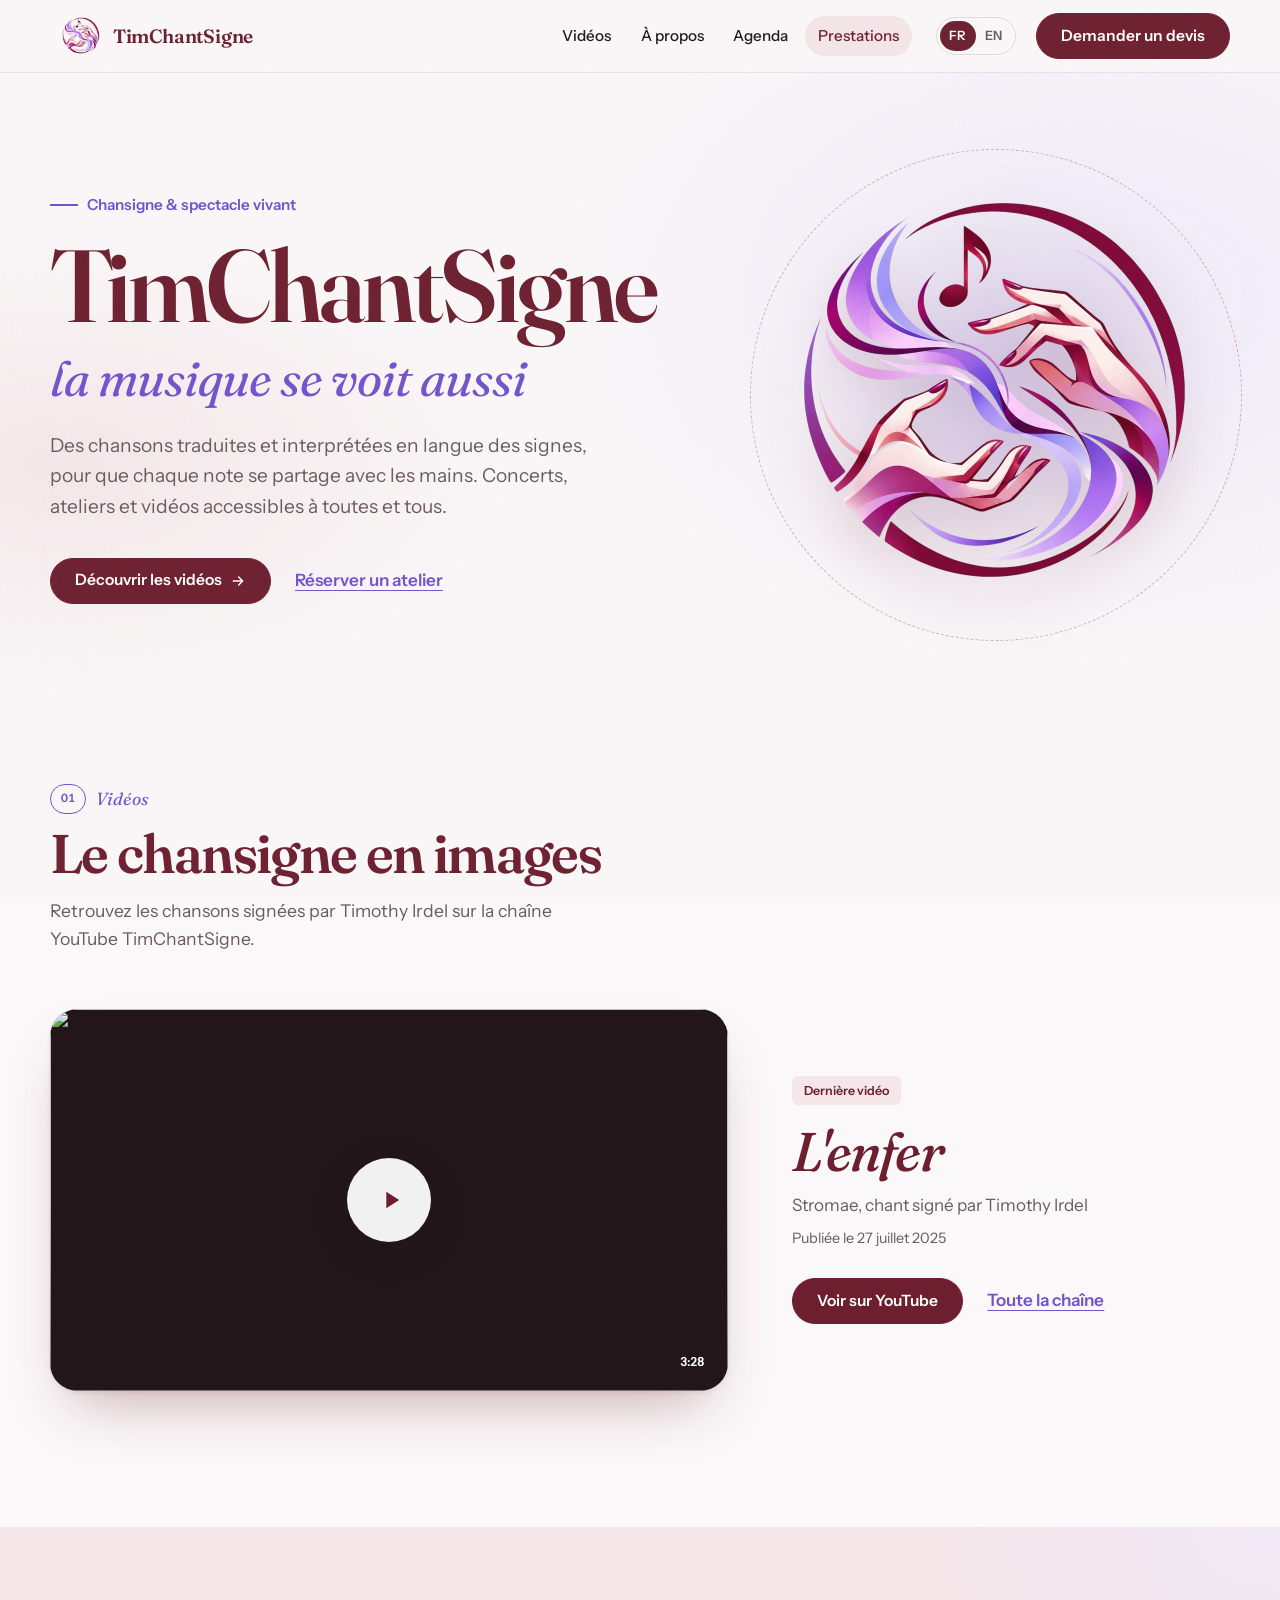
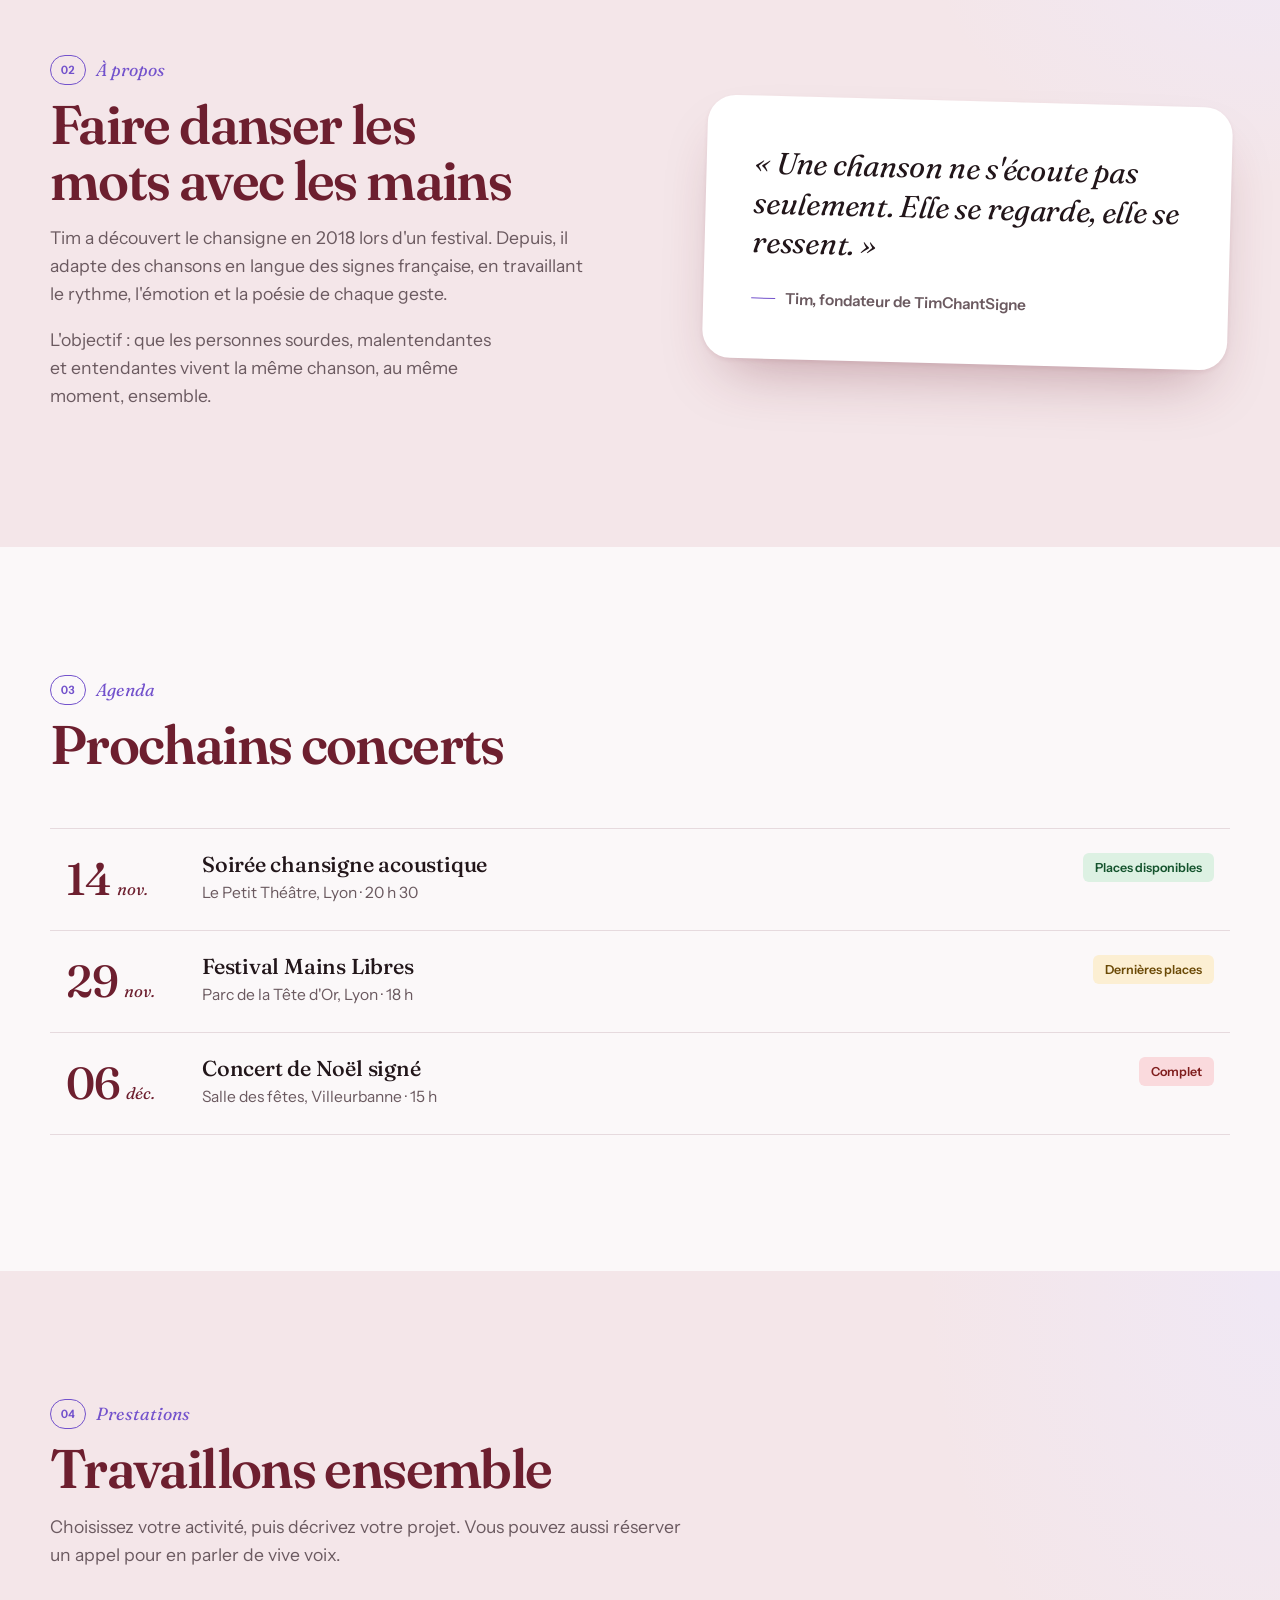
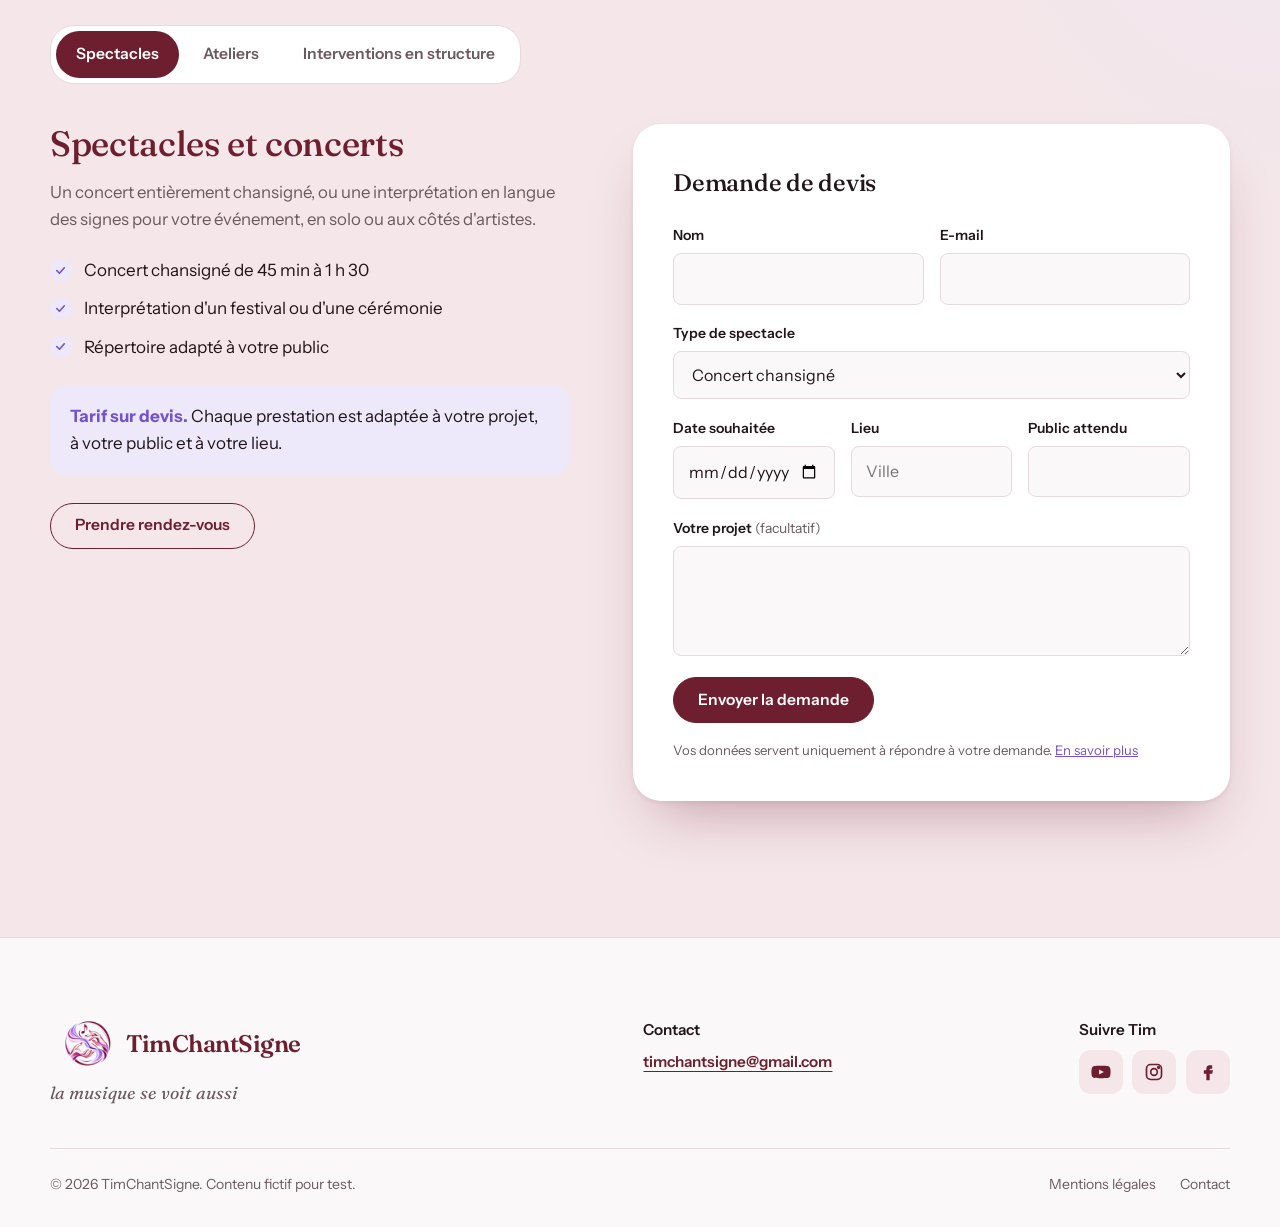
==== commit 92591f0b: "Retrait des chiffres et optimisation du chargement Section des chiffres clés retirée (trop tôt pour " ====
--- a/index.html
+++ b/index.html
@@ -40,9 +40,9 @@
     <meta name="theme-color" content="#6D1F2F">
     <link rel="preconnect" href="https://fonts.googleapis.com">
     <link rel="preconnect" href="https://fonts.gstatic.com" crossorigin>
-    <link
-        href="https://fonts.googleapis.com/css2?family=Fraunces:ital,opsz,wght@0,9..144,400..700;1,9..144,400..700&family=Instrument+Sans:wght@400..700&display=swap"
-        rel="stylesheet">
+    <!-- Polices chargées sans bloquer l'affichage -->
+    <link rel="stylesheet" href="https://fonts.googleapis.com/css2?family=Fraunces:ital,opsz,wght@0,9..144,400..700;1,9..144,400..700&family=Instrument+Sans:wght@400..700&display=swap" media="print" onload="this.media='all'">
+    <noscript><link rel="stylesheet" href="https://fonts.googleapis.com/css2?family=Fraunces:ital,opsz,wght@0,9..144,400..700;1,9..144,400..700&family=Instrument+Sans:wght@400..700&display=swap"></noscript>
     <link rel="stylesheet" href="style.css">
 </head>
 
@@ -52,7 +52,7 @@
     <nav class="nav" aria-label="Navigation principale">
         <div class="conteneur">
             <a href="#" class="nav__marque">
-                <picture><source srcset="assets/logo-sombre.png" media="(prefers-color-scheme: dark)"><img src="assets/logo-transparent.png" alt=""></picture>
+                <picture><source srcset="assets/logo-sombre-petit.webp" media="(prefers-color-scheme: dark)"><img src="assets/logo-transparent-petit.webp" alt="" width="128" height="128"></picture>
                 TimChantSigne
             </a>
             <ul class="nav__liens" id="menu">
@@ -91,23 +91,12 @@
                 </div>
             </div>
             <div class="banniere__logo">
-                <picture><source srcset="assets/logo-sombre.png" media="(prefers-color-scheme: dark)"><img src="assets/logo-transparent.png" alt="Logo TimChantSigne : deux mains et une note de musique"></picture>
+                <picture><source srcset="assets/logo-sombre.webp" media="(prefers-color-scheme: dark)"><img src="assets/logo-transparent.webp" alt="Logo TimChantSigne : deux mains et une note de musique" width="880" height="880" fetchpriority="high"></picture>
             </div>
         </div>
     </header>
 
     <main id="contenu">
-        <section class="chiffres" aria-label="Chiffres clés">
-            <div class="conteneur">
-                <div class="chiffres__grille">
-                    <div><strong>120</strong><span>chansons signées</span></div>
-                    <div><strong>48</strong><span>concerts accessibles</span></div>
-                    <div><strong>2 300</strong><span>élèves en atelier</span></div>
-                    <div><strong>85 k</strong><span>abonnés en ligne</span></div>
-                </div>
-            </div>
-        </section>
-
         <section class="section" id="videos">
             <div class="conteneur">
                 <div class="section__tete revele">
@@ -438,7 +427,7 @@
             <div class="pied__haut">
                 <div>
                     <a href="#" class="pied__marque">
-                        <picture><source srcset="assets/logo-sombre.png" media="(prefers-color-scheme: dark)"><img src="assets/logo-transparent.png" alt=""></picture>
+                        <picture><source srcset="assets/logo-sombre-petit.webp" media="(prefers-color-scheme: dark)"><img src="assets/logo-transparent-petit.webp" alt="" width="128" height="128"></picture>
                         TimChantSigne
                     </a>
                     <p class="pied__devise">la musique se voit aussi</p>
--- a/style.css
+++ b/style.css
@@ -188,7 +188,7 @@
 /* ===== Bannière ===== */
 .banniere {
     position: relative; overflow: hidden;
-    padding: clamp(3rem, 8vw, 6.5rem) 0 clamp(6rem, 12vw, 9rem);
+    padding: clamp(3rem, 8vw, 6.5rem) 0 clamp(3.5rem, 9vw, 7rem);
     background:
         radial-gradient(60% 80% at 85% 35%, color-mix(in srgb, var(--lilas) 90%, transparent), transparent 70%),
         radial-gradient(50% 50% at 5% 60%, color-mix(in srgb, var(--rose) 90%, transparent), transparent 70%),
@@ -244,28 +244,13 @@
 .banniere__logo { animation: apparait 1.2s .2s cubic-bezier(.2, .7, .2, 1) both; }
 
 @keyframes monte { from { opacity: 0; transform: translateY(18px); } }
-@keyframes apparait { from { opacity: 0; transform: scale(.92) rotate(-6deg); } }
+@keyframes apparait { from { transform: scale(.92) rotate(-6deg); } }
 @keyframes flotte { 50% { transform: translateY(-10px) rotate(1.5deg); } }
 @keyframes tourne { to { transform: rotate(360deg); } }
 
-/* ===== Chiffres ===== */
-.chiffres { position: relative; z-index: 1; margin-top: clamp(-5rem, -8vw, -3.5rem); }
-.chiffres__grille {
-    display: grid; grid-template-columns: repeat(4, 1fr);
-    background: var(--carte); border: 1px solid var(--bordure); border-radius: var(--rayon-l);
-    box-shadow: var(--ombre);
-}
-.chiffres__grille > div { padding: clamp(1.25rem, 3vw, 2rem) clamp(1rem, 2.5vw, 2rem); }
-.chiffres__grille > div + div { border-left: 1px solid var(--bordure); }
-.chiffres strong {
-    display: block; font-family: var(--serif); font-weight: 500;
-    font-size: clamp(2rem, 4vw, 2.9rem); line-height: 1; letter-spacing: -.03em;
-    font-variant-numeric: tabular-nums lining-nums; color: var(--bordeaux); margin-bottom: .4rem;
-}
-.chiffres span { font-size: .925rem; color: var(--texte-2); }
-
 /* ===== Sections ===== */
 .section { padding: clamp(4.5rem, 10vw, 8rem) 0 clamp(5rem, 11vw, 8.5rem); }
+main > .section:first-child { padding-top: clamp(2rem, 5vw, 3.5rem); }
 .section--teinte {
     background:
         radial-gradient(40% 60% at 100% 0%, color-mix(in srgb, var(--lilas) 70%, transparent), transparent 70%),
@@ -557,9 +542,6 @@
     .banniere .conteneur { grid-template-columns: 1fr; }
     .banniere__logo { grid-row: 1; width: min(62vw, 300px); }
     .video-vedette, .apropos, .panneau { grid-template-columns: 1fr; }
-    .chiffres__grille { grid-template-columns: repeat(2, 1fr); }
-    .chiffres__grille > div:nth-child(3) { border-left: 0; }
-    .chiffres__grille > div:nth-child(n+3) { border-top: 1px solid var(--bordure); }
     .citation { rotate: 0deg; margin-top: 1.5rem; }
     .pied__haut { grid-template-columns: 1fr 1fr; }
     .pied__haut > :first-child { grid-column: 1 / -1; }
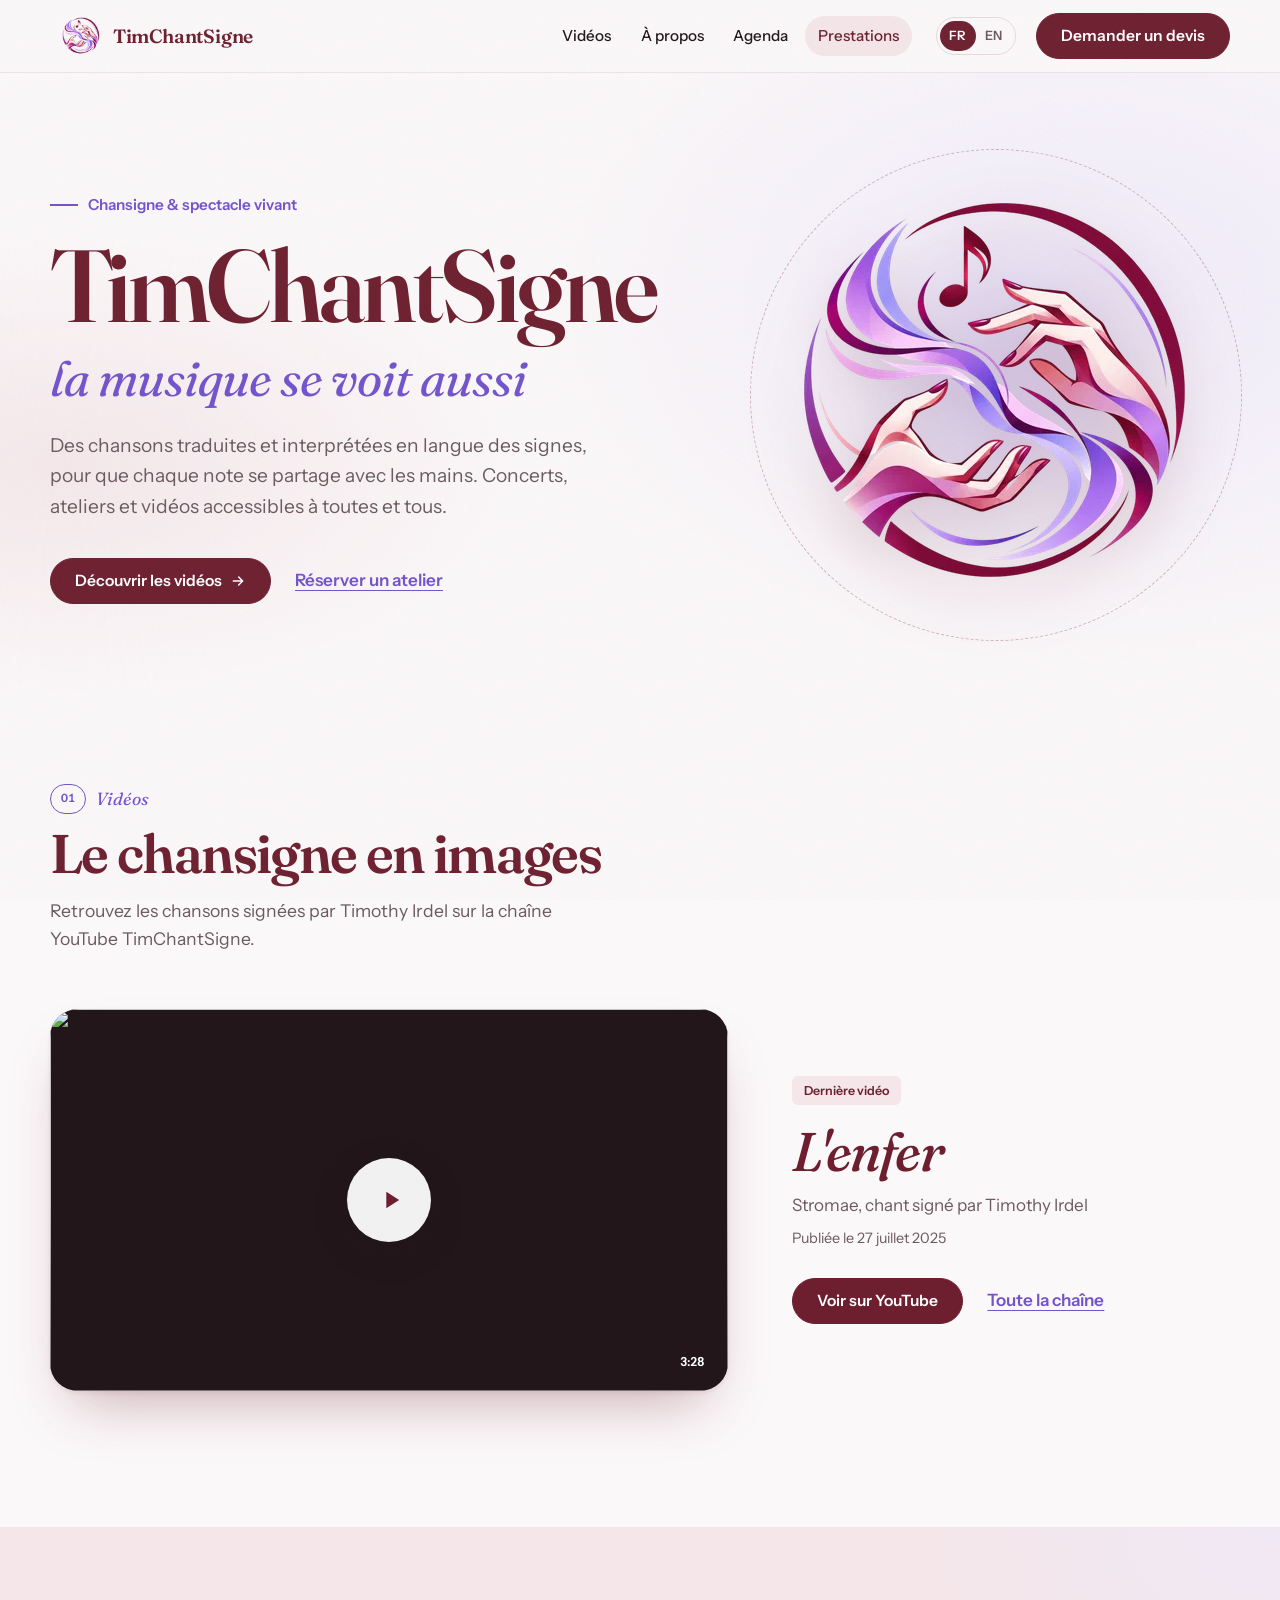
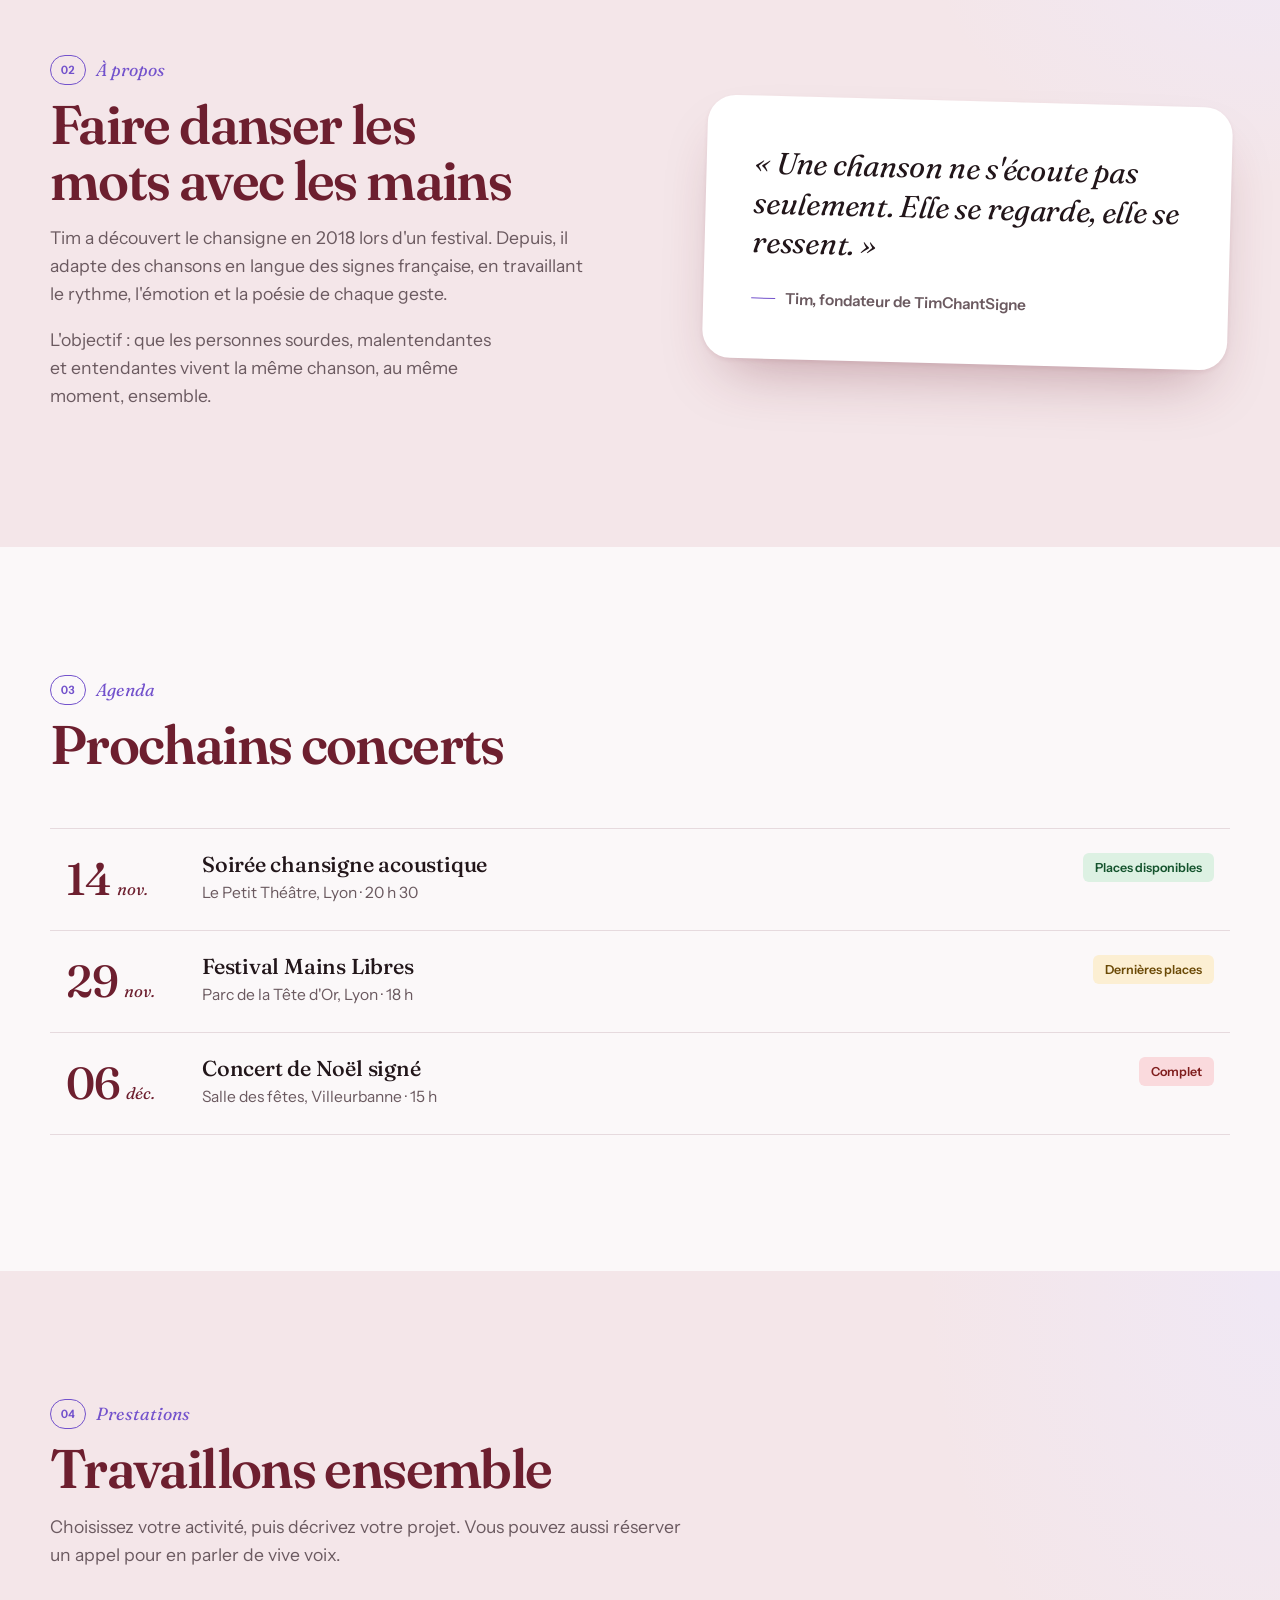
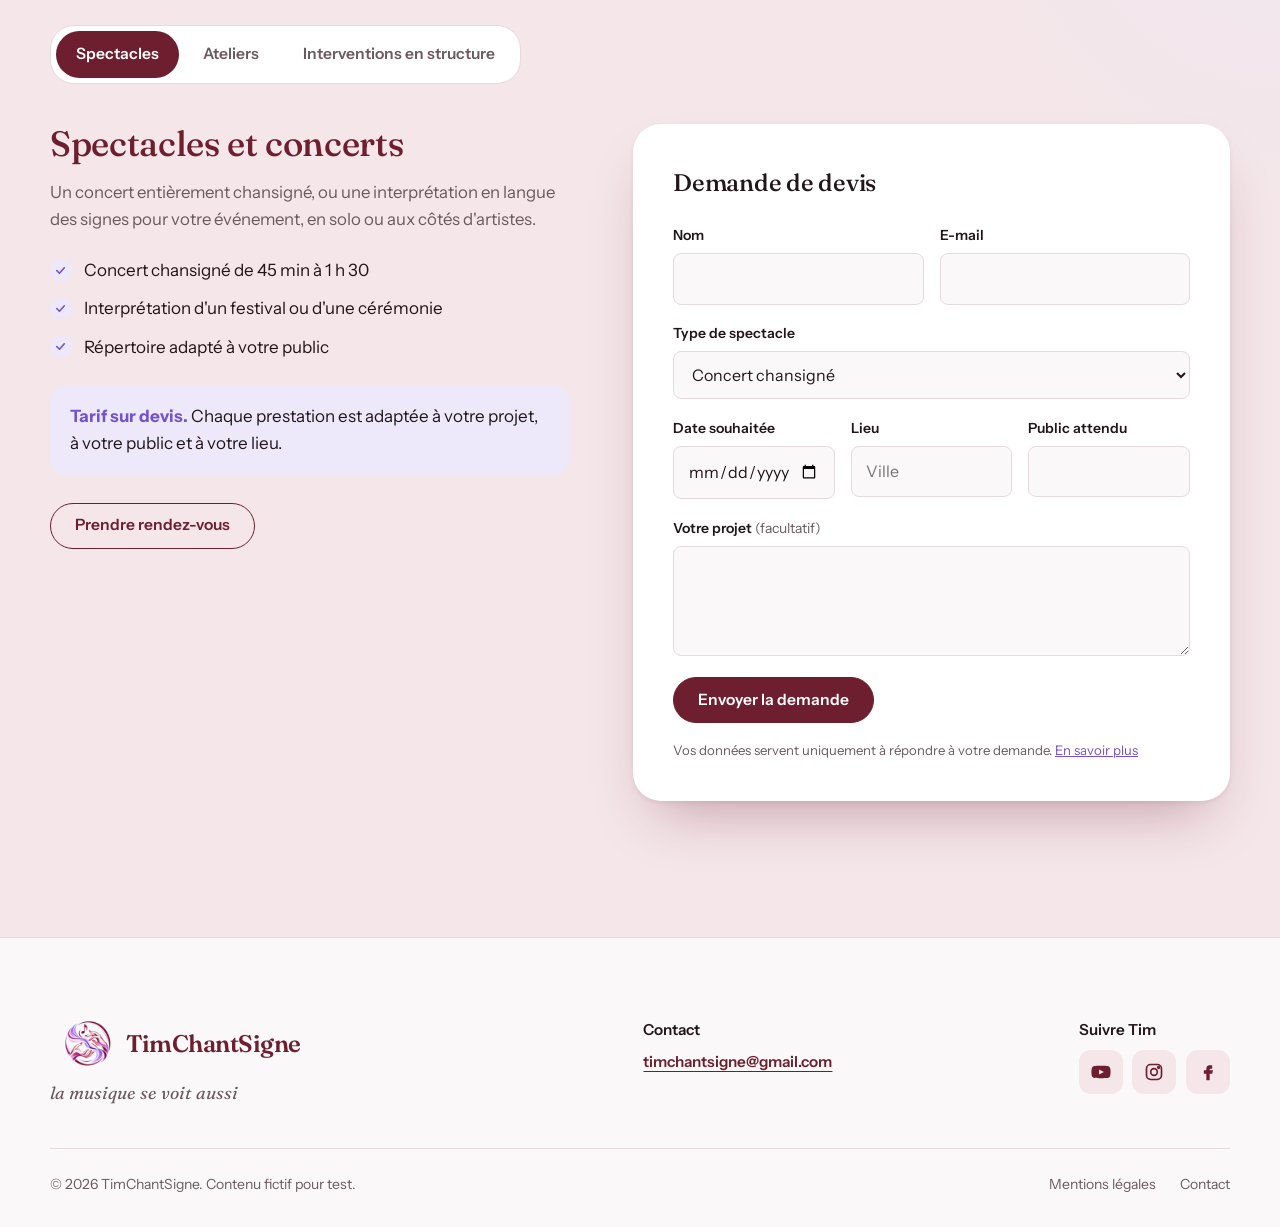
==== commit 9e82fbb8: "Logo de bannière adapté à la taille d'écran Version 440px du logo (59 Ko au lieu de 145 Ko) servie a" ====
--- a/index.html
+++ b/index.html
@@ -91,7 +91,7 @@
                 </div>
             </div>
             <div class="banniere__logo">
-                <picture><source srcset="assets/logo-sombre.webp" media="(prefers-color-scheme: dark)"><img src="assets/logo-transparent.webp" alt="Logo TimChantSigne : deux mains et une note de musique" width="880" height="880" fetchpriority="high"></picture>
+                <picture><source srcset="assets/logo-sombre-moyen.webp 440w, assets/logo-sombre.webp 880w" sizes="(max-width: 900px) min(62vw, 300px), 440px" media="(prefers-color-scheme: dark)"><img src="assets/logo-transparent.webp" srcset="assets/logo-transparent-moyen.webp 440w, assets/logo-transparent.webp 880w" sizes="(max-width: 900px) min(62vw, 300px), 440px" alt="Logo TimChantSigne : deux mains et une note de musique" width="880" height="880" fetchpriority="high"></picture>
             </div>
         </div>
     </header>
@@ -109,7 +109,8 @@
                     <div class="lecteur">
                         <a class="lecteur__bouton" href="https://www.youtube.com/watch?v=8i8iwhjDtSA" target="_blank"
                             rel="noopener" aria-label="Voir la vidéo L'enfer de Stromae sur YouTube">
-                            <img src="https://i.ytimg.com/vi/8i8iwhjDtSA/maxresdefault.jpg" alt="" loading="lazy">
+                            <img src="https://i.ytimg.com/vi/8i8iwhjDtSA/maxresdefault.jpg" width="1280" height="720" alt=""
+                                loading="lazy">
                             <span class="lecteur__play"><svg width="28" height="28" viewBox="0 0 24 24" fill="#6D1F2F"
                                     aria-hidden="true">
                                     <path d="M8 5v14l11-7z" />
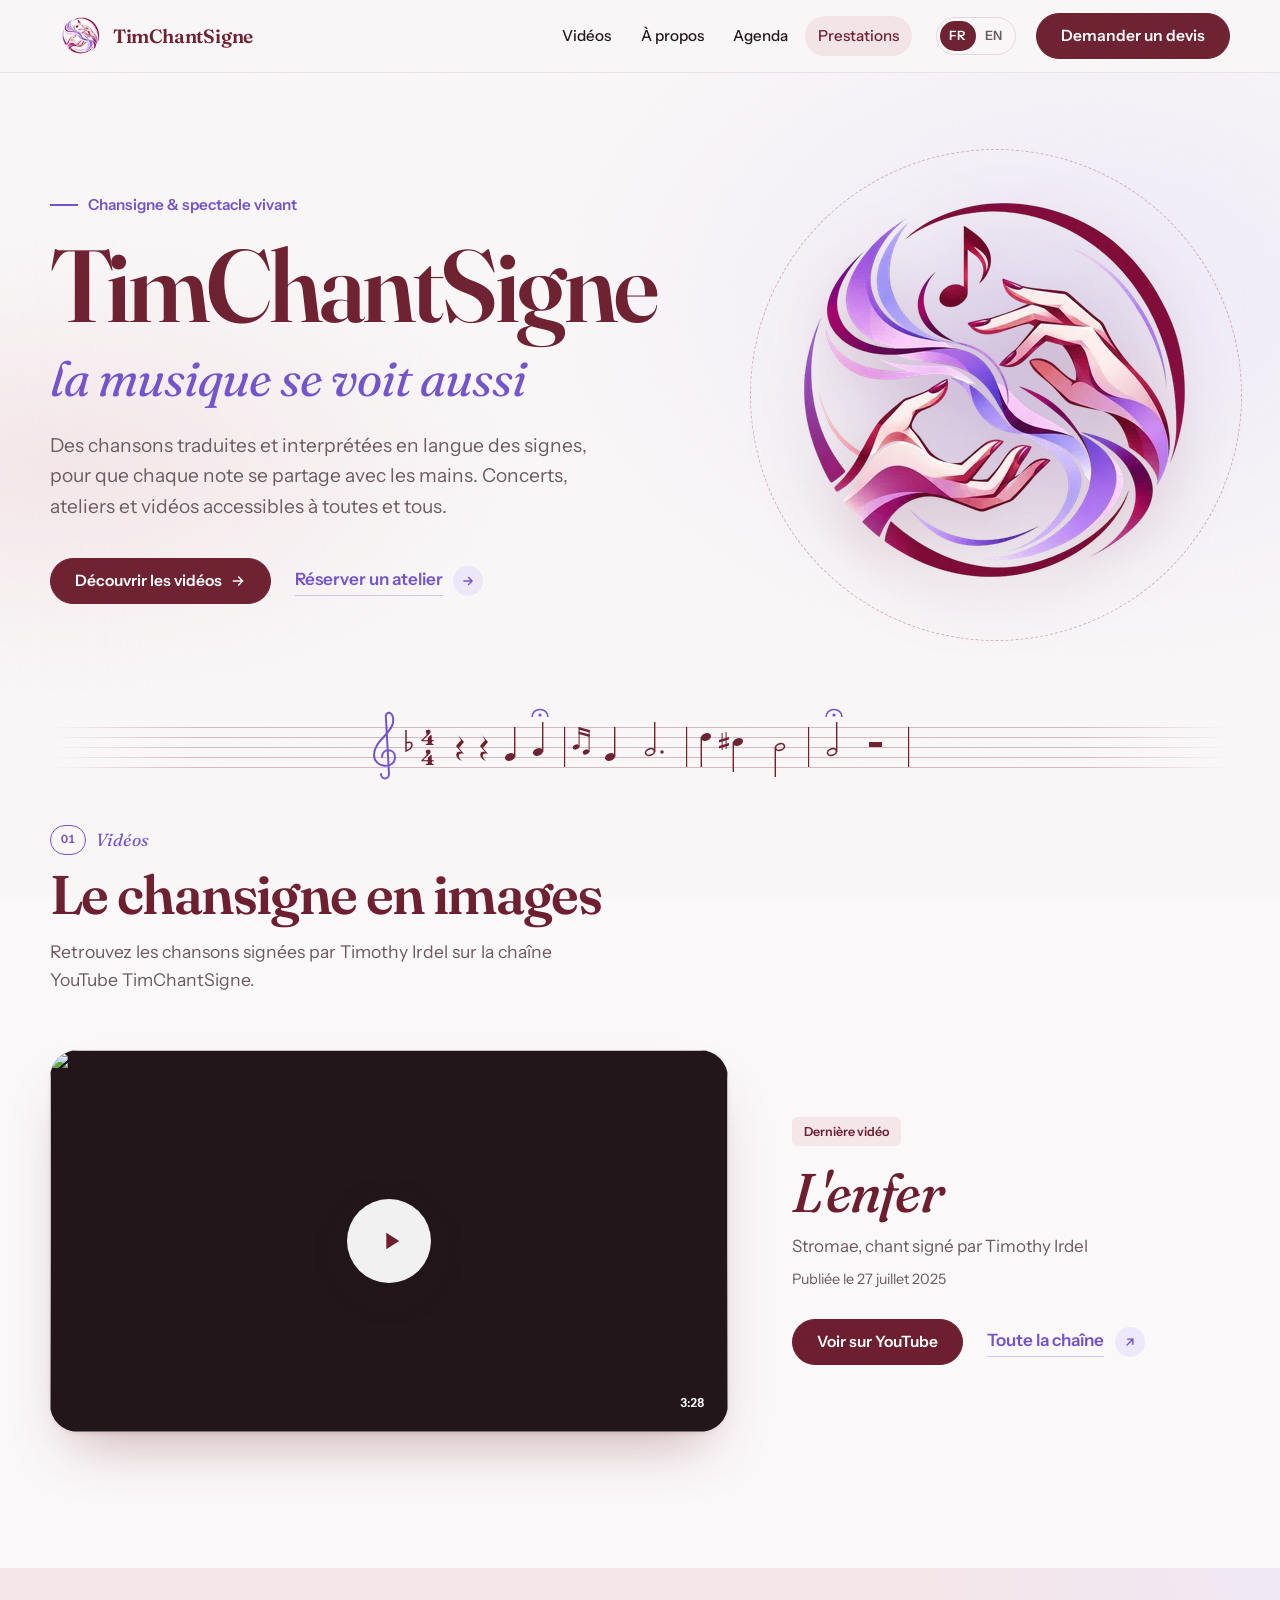
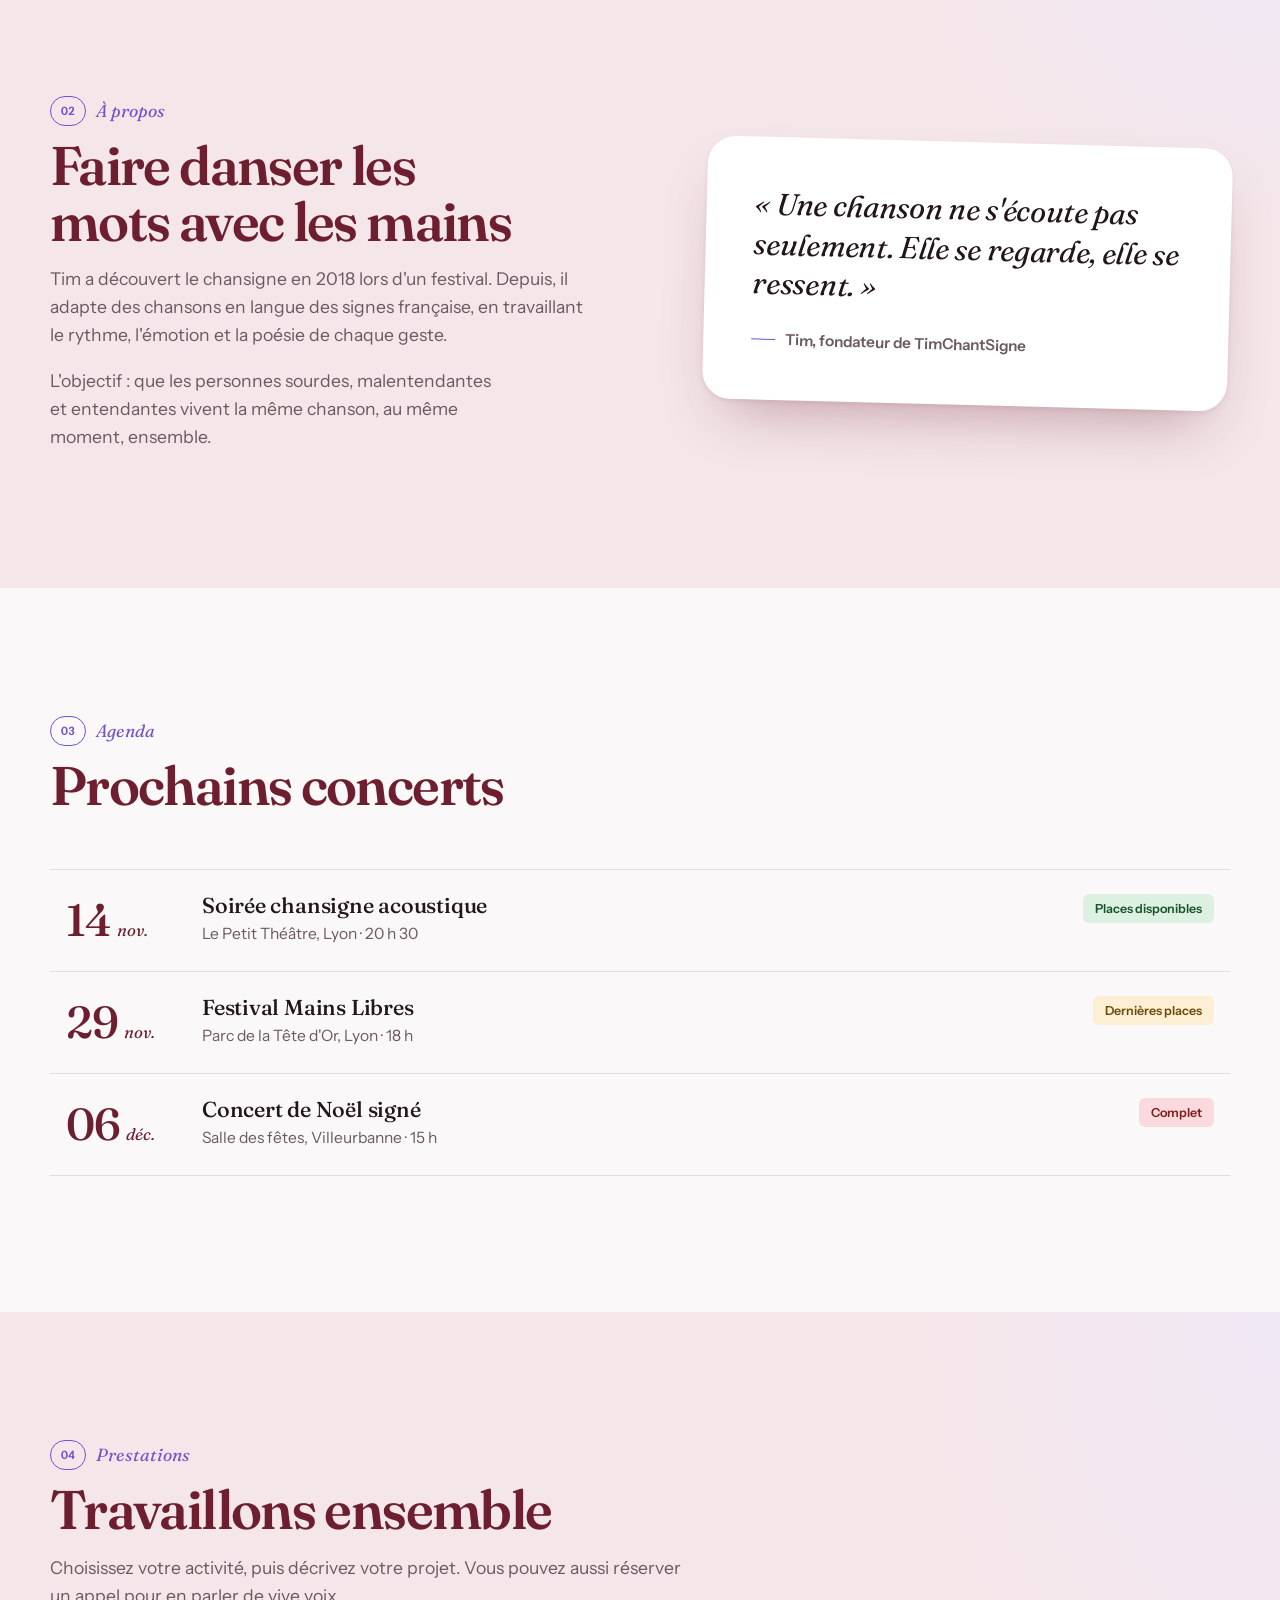
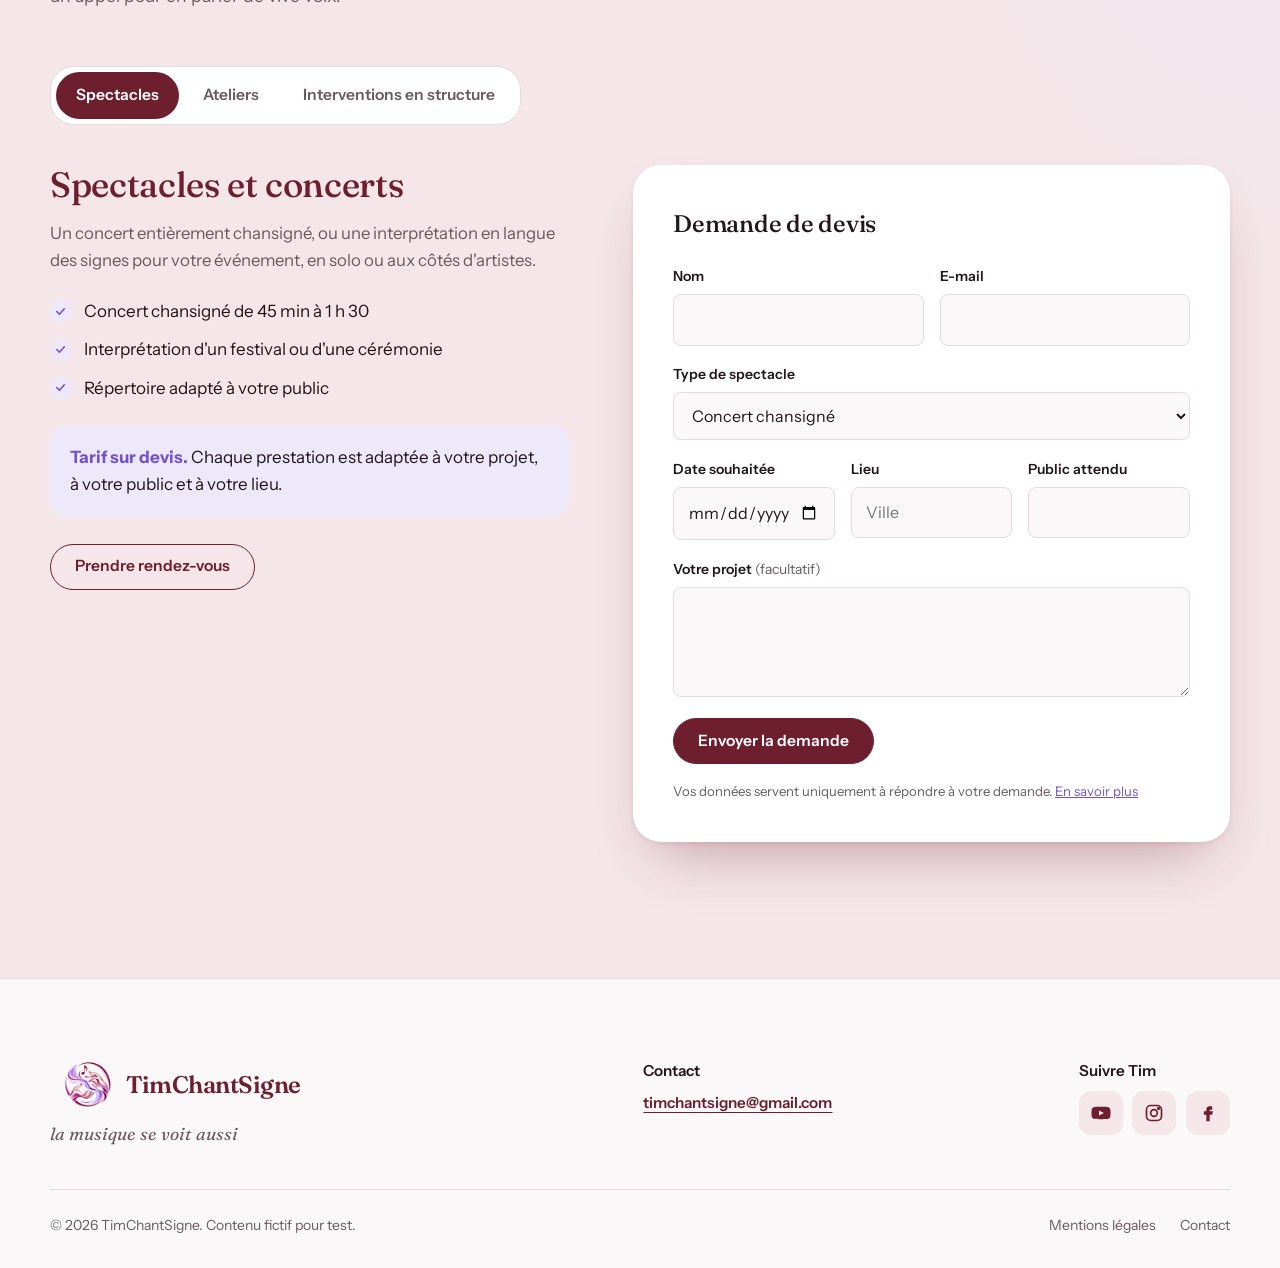
==== commit 6bc0a29f: "Partition de L'enfer entre la bannière et les vidéos, nouveau style de lien Une portée musicale sépa" ====
--- a/index.html
+++ b/index.html
@@ -87,7 +87,7 @@
                             stroke-linecap="round" stroke-linejoin="round" aria-hidden="true">
                             <path d="M5 12h14M13 6l6 6-6 6" />
                         </svg></a>
-                    <a href="#prestations" class="lien">Réserver un atelier</a>
+                    <a href="#prestations" class="lien"><span class="lien__texte">Réserver un atelier</span><span class="lien__icone" aria-hidden="true"><svg width="14" height="14" viewBox="0 0 24 24" fill="none" stroke="currentColor" stroke-width="2.4" stroke-linecap="round" stroke-linejoin="round"><path d="M5 12h14M13 6l6 6-6 6" /></svg></span></a>
                 </div>
             </div>
             <div class="banniere__logo">
@@ -95,6 +95,38 @@
             </div>
         </div>
     </header>
+
+    <!-- Séparation entre la bannière et le contenu : début de la mélodie de L'enfer (Stromae), sans légende : clin d'oeil pour qui lit le solfège -->
+    <div class="conteneur">
+        <div class="portee">
+            <svg class="partition" viewBox="0 -30 540 90" width="540" height="90" fill="currentColor" aria-hidden="true">
+                <g class="partition__lignes"><rect x="0" y="-0.5" width="540" height="1"/><rect x="0" y="9.5" width="540" height="1"/><rect x="0" y="19.5" width="540" height="1"/><rect x="0" y="29.5" width="540" height="1"/><rect x="0" y="39.5" width="540" height="1"/></g>
+                <path class="partition__accent" d="M11 47 C11 53 19 53 19 47 L16 -8 C14 -17 25 -17 23 -4 C21 7 4 14 4 28 C4 41 25 43 25 30 C25 21 12 21 12 30" fill="none" stroke="currentColor" stroke-width="2" stroke-linecap="round"/>
+                <path d="M36 3 L36 24 C44 21 44 13 36 16" fill="none" stroke="currentColor" stroke-width="1.5"/>
+                <text class="partition__chiffrage" x="58" y="18" text-anchor="middle">4</text><text class="partition__chiffrage" x="58" y="38" text-anchor="middle">4</text>
+                <path d="M88 8 L94 15 L89 21 L94 27 C88 25 87 30 92 34 C84 31 85 23 91 25 L86 19 L91 13 Z"/>
+                <path d="M112 8 L118 15 L113 21 L118 27 C112 25 111 30 116 34 C108 31 109 23 115 25 L110 19 L115 13 Z"/>
+                <ellipse cx="140" cy="30" rx="5.2" ry="3.7" transform="rotate(-20 140 30)"/><rect x="144" y="0" width="1.4" height="30"/>
+                <ellipse cx="168" cy="25" rx="5.2" ry="3.7" transform="rotate(-20 168 25)"/><rect x="172" y="-5" width="1.4" height="30"/>
+                <g class="partition__accent"><path d="M162 -10 C162 -20 178 -20 178 -10" fill="none" stroke="currentColor" stroke-width="1.6"/><circle cx="170" cy="-12" r="1.6"/></g>
+                <rect x="194" y="0" width="1.2" height="40"/>
+                <g><ellipse cx="206" cy="20" rx="3.3" ry="2.4" transform="rotate(-20 206 20)"/><ellipse cx="216" cy="25" rx="3.3" ry="2.4" transform="rotate(-20 216 25)"/><rect x="208.6" y="0" width="1" height="20"/><rect x="218.6" y="3" width="1" height="22"/><path d="M208.6 0 L219.6 3 L219.6 5.4 L208.6 2.4 Z"/><path d="M208.6 4.5 L219.6 7.5 L219.6 9.9 L208.6 6.9 Z"/></g>
+                <ellipse cx="240" cy="30" rx="5.2" ry="3.7" transform="rotate(-20 240 30)"/><rect x="244" y="0" width="1.4" height="30"/>
+                <ellipse cx="280" cy="25" rx="4.6" ry="3.3" transform="rotate(-20 280 25)" fill="none" stroke="currentColor" stroke-width="1.6"/><rect x="284" y="-5" width="1.4" height="30"/>
+                <circle cx="292" cy="25" r="1.7"/>
+                <rect x="316" y="0" width="1.2" height="40"/>
+                <ellipse cx="336" cy="10" rx="5.2" ry="3.7" transform="rotate(-20 336 10)"/><rect x="330.6" y="10" width="1.4" height="30"/>
+                <g transform="translate(354 15)"><rect x="-2.4" y="-9" width="1" height="17"/><rect x="1.6" y="-10" width="1" height="17"/><path d="M-5 -2 L5 -5 L5 -2.6 L-5 0.4 Z"/><path d="M-5 4 L5 1 L5 3.4 L-5 6.4 Z"/></g>
+                <ellipse cx="368" cy="15" rx="5.2" ry="3.7" transform="rotate(-20 368 15)"/><rect x="362.6" y="15" width="1.4" height="30"/>
+                <ellipse cx="410" cy="20" rx="4.6" ry="3.3" transform="rotate(-20 410 20)" fill="none" stroke="currentColor" stroke-width="1.6"/><rect x="404.6" y="20" width="1.4" height="30"/>
+                <rect x="438" y="0" width="1.2" height="40"/>
+                <ellipse cx="462" cy="25" rx="4.6" ry="3.3" transform="rotate(-20 462 25)" fill="none" stroke="currentColor" stroke-width="1.6"/><rect x="466" y="-5" width="1.4" height="30"/>
+                <g class="partition__accent"><path d="M456 -10 C456 -20 472 -20 472 -10" fill="none" stroke="currentColor" stroke-width="1.6"/><circle cx="464" cy="-12" r="1.6"/></g>
+                <rect x="499" y="15" width="13" height="5"/>
+                <rect x="538" y="0" width="1.2" height="40"/>
+            </svg>
+        </div>
+    </div>
 
     <main id="contenu">
         <section class="section" id="videos">
@@ -127,7 +159,7 @@
                             <a href="https://www.youtube.com/watch?v=8i8iwhjDtSA" class="btn" target="_blank"
                                 rel="noopener">Voir sur YouTube</a>
                             <a href="https://www.youtube.com/@TimChantSigne" class="lien" target="_blank"
-                                rel="noopener">Toute la chaîne</a>
+                                rel="noopener"><span class="lien__texte">Toute la chaîne</span><span class="lien__icone" aria-hidden="true"><svg width="14" height="14" viewBox="0 0 24 24" fill="none" stroke="currentColor" stroke-width="2.4" stroke-linecap="round" stroke-linejoin="round"><path d="M7 17L17 7M8 7h9v9" /></svg></span></a>
                         </div>
                     </div>
                 </div>
--- a/style.css
+++ b/style.css
@@ -124,11 +124,29 @@
 .btn:hover .btn__fleche { transform: translateX(3px); }
 
 .lien {
-    color: var(--violet); font-weight: 600; text-decoration: underline;
-    text-decoration-thickness: 1px; text-underline-offset: .25em;
-    transition: text-decoration-thickness var(--transition);
-}
-.lien:hover { text-decoration-thickness: 2px; }
+    display: inline-flex; align-items: center; gap: .65rem;
+    color: var(--violet); font-weight: 600; text-decoration: none;
+}
+/* Trait fin qui se remplit de gauche à droite au survol */
+.lien__texte {
+    padding-bottom: .15em;
+    background:
+        linear-gradient(currentColor, currentColor) left bottom / 0% 2px no-repeat,
+        linear-gradient(color-mix(in srgb, currentColor 30%, transparent), color-mix(in srgb, currentColor 30%, transparent)) left bottom / 100% 1px no-repeat;
+    transition: background-size .45s cubic-bezier(.2, .7, .2, 1);
+}
+.lien:hover .lien__texte { background-size: 100% 2px, 100% 1px; }
+.lien__icone {
+    display: grid; place-items: center; flex-shrink: 0;
+    width: 30px; height: 30px; border-radius: 50%;
+    background: var(--lilas); color: var(--violet);
+    transition: background-color var(--transition), color var(--transition), transform var(--transition);
+}
+.lien__icone svg { transition: transform var(--transition); }
+.lien:hover .lien__icone { background: var(--violet); color: var(--sur-bordeaux); }
+.lien:hover .lien__icone svg { transform: translateX(2px); }
+.lien[target="_blank"]:hover .lien__icone svg { transform: translate(2px, -2px); }
+.lien:active .lien__icone { transform: scale(.92); }
 
 /* ===== Navigation ===== */
 .nav {
@@ -247,6 +265,22 @@
 @keyframes apparait { from { transform: scale(.92) rotate(-6deg); } }
 @keyframes flotte { 50% { transform: translateY(-10px) rotate(1.5deg); } }
 @keyframes tourne { to { transform: rotate(360deg); } }
+
+/* ===== Portée musicale entre la bannière et le contenu ===== */
+.portee { position: relative; height: 41px; }
+.portee::before {
+    content: ""; position: absolute; inset: 0;
+    background: repeating-linear-gradient(to bottom, color-mix(in srgb, var(--bordeaux) 28%, transparent) 0 1px, transparent 1px 10px);
+    -webkit-mask: linear-gradient(to right, transparent, #000 12%, #000 88%, transparent);
+    mask: linear-gradient(to right, transparent, #000 12%, #000 88%, transparent);
+}
+.partition {
+    position: absolute; top: -30px; left: 50%; transform: translateX(-50%);
+    width: 540px; height: 90px; overflow: visible; color: var(--bordeaux);
+}
+.partition__accent { color: var(--violet); }
+.partition__lignes { display: none; opacity: .28; }
+.partition__chiffrage { font-family: var(--serif); font-weight: 700; font-size: 21px; }
 
 /* ===== Sections ===== */
 .section { padding: clamp(4.5rem, 10vw, 8rem) 0 clamp(5rem, 11vw, 8.5rem); }
@@ -560,6 +594,10 @@
     .onglets { display: flex; border-radius: var(--rayon); }
     .onglet { flex: 1 1 auto; }
     .pied__haut { grid-template-columns: 1fr; }
+    .portee { height: auto; }
+    .portee::before { display: none; }
+    .partition { position: static; transform: none; width: 100%; height: auto; }
+    .partition__lignes { display: inline; }
     .fiche { grid-template-columns: 1fr; gap: .15rem; }
     .fiche dd { margin-bottom: .6rem; }
 }
